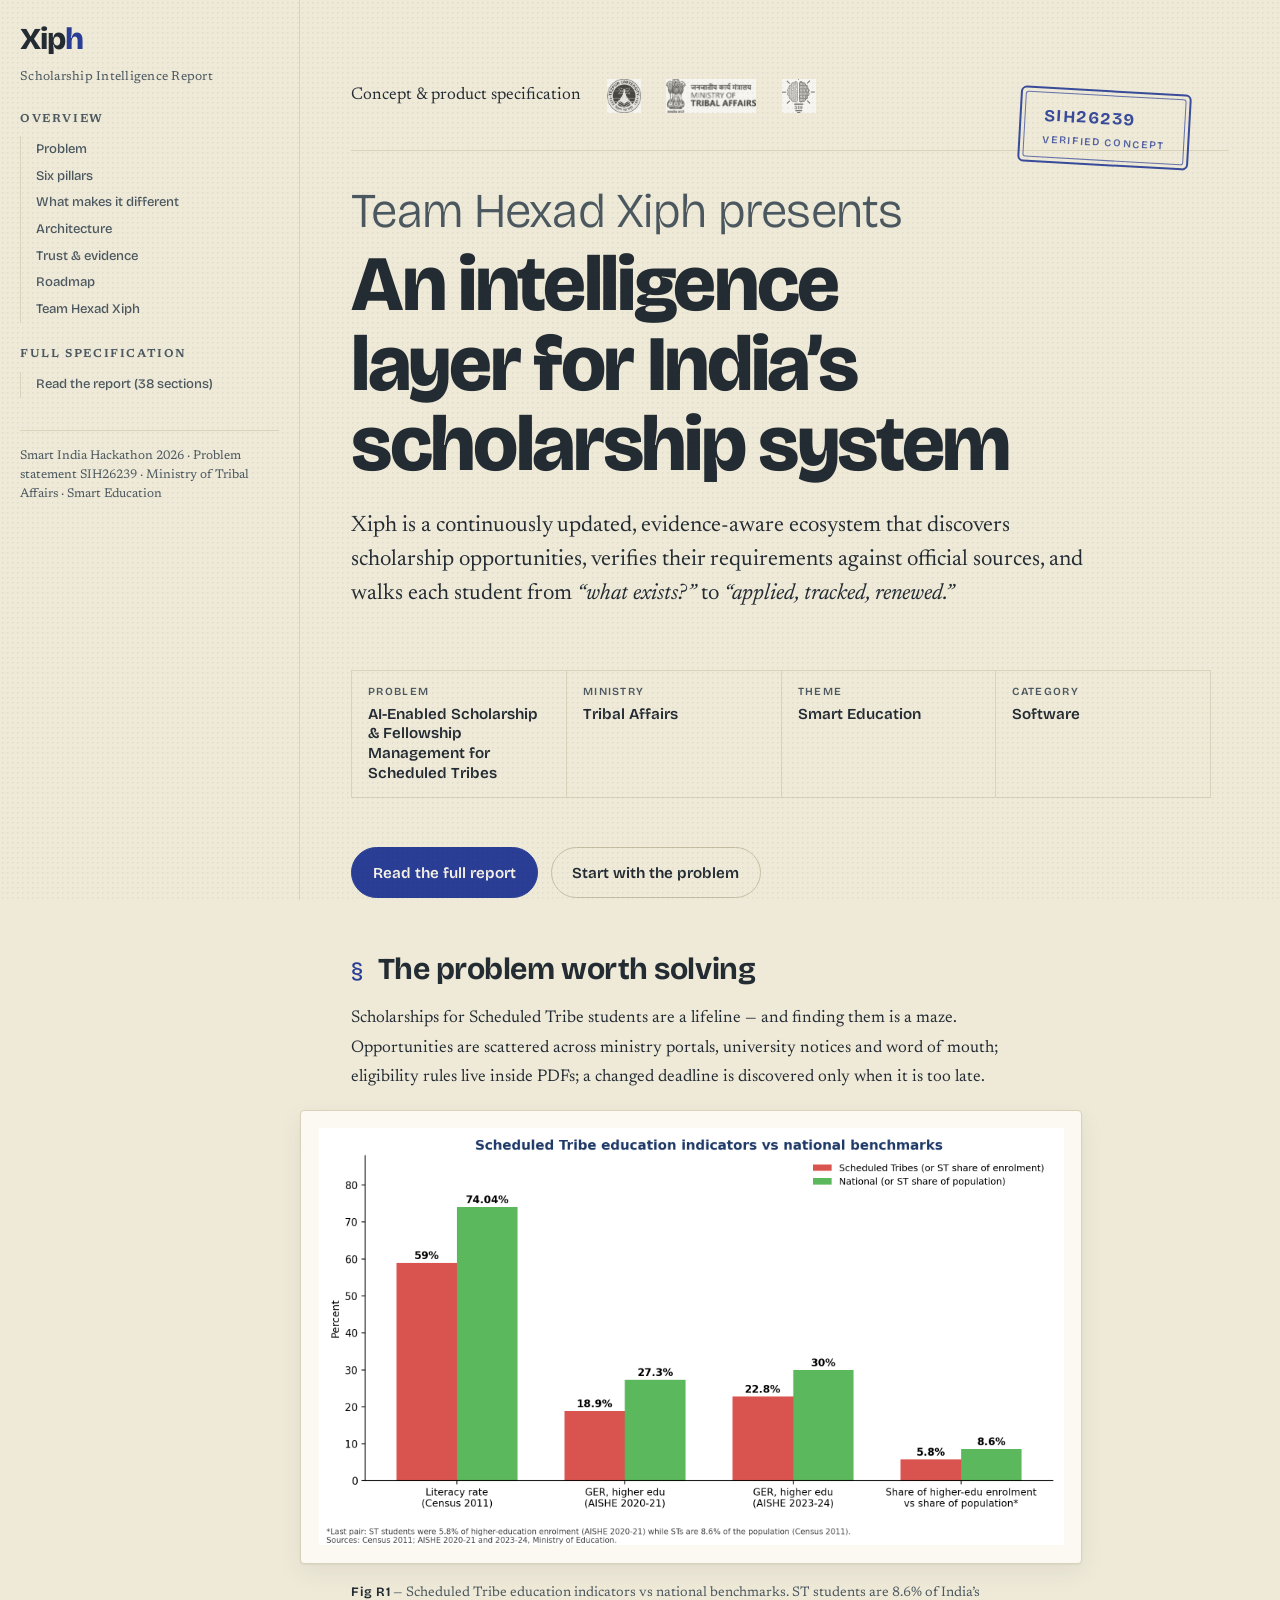
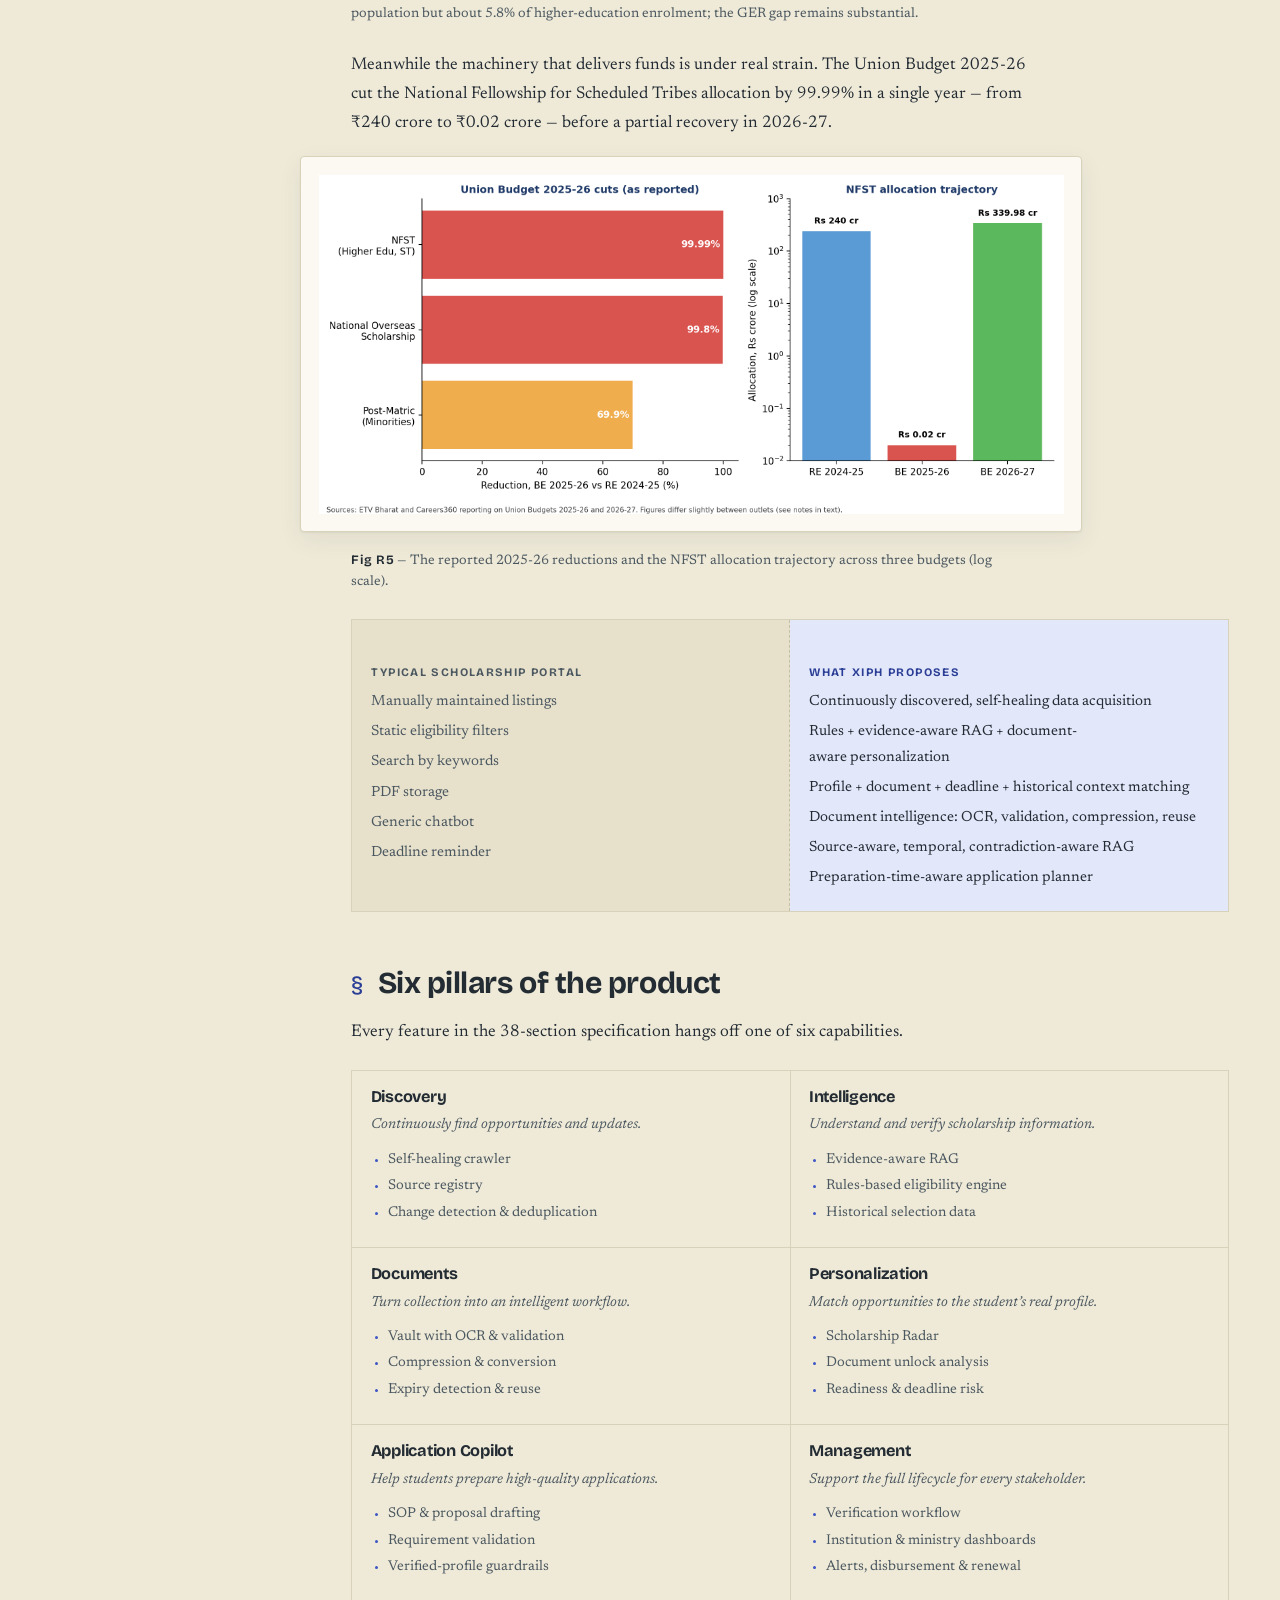
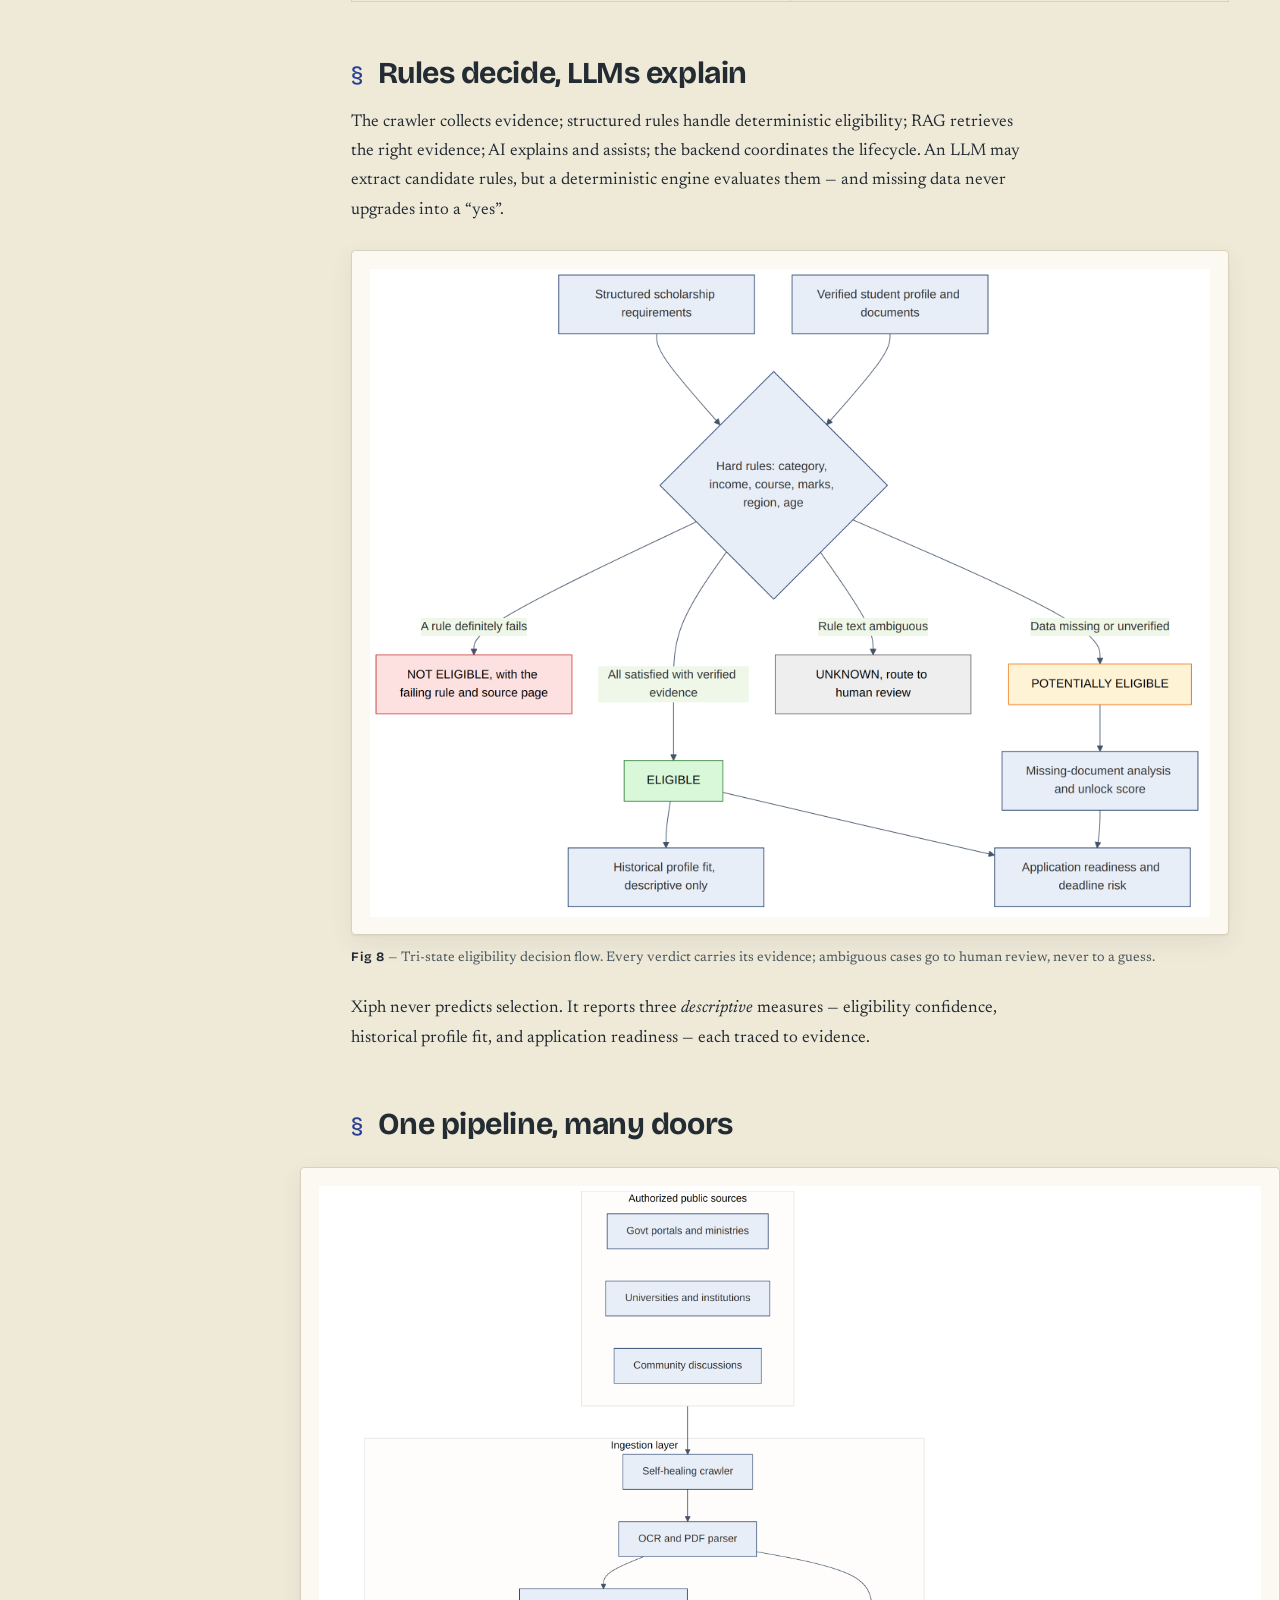
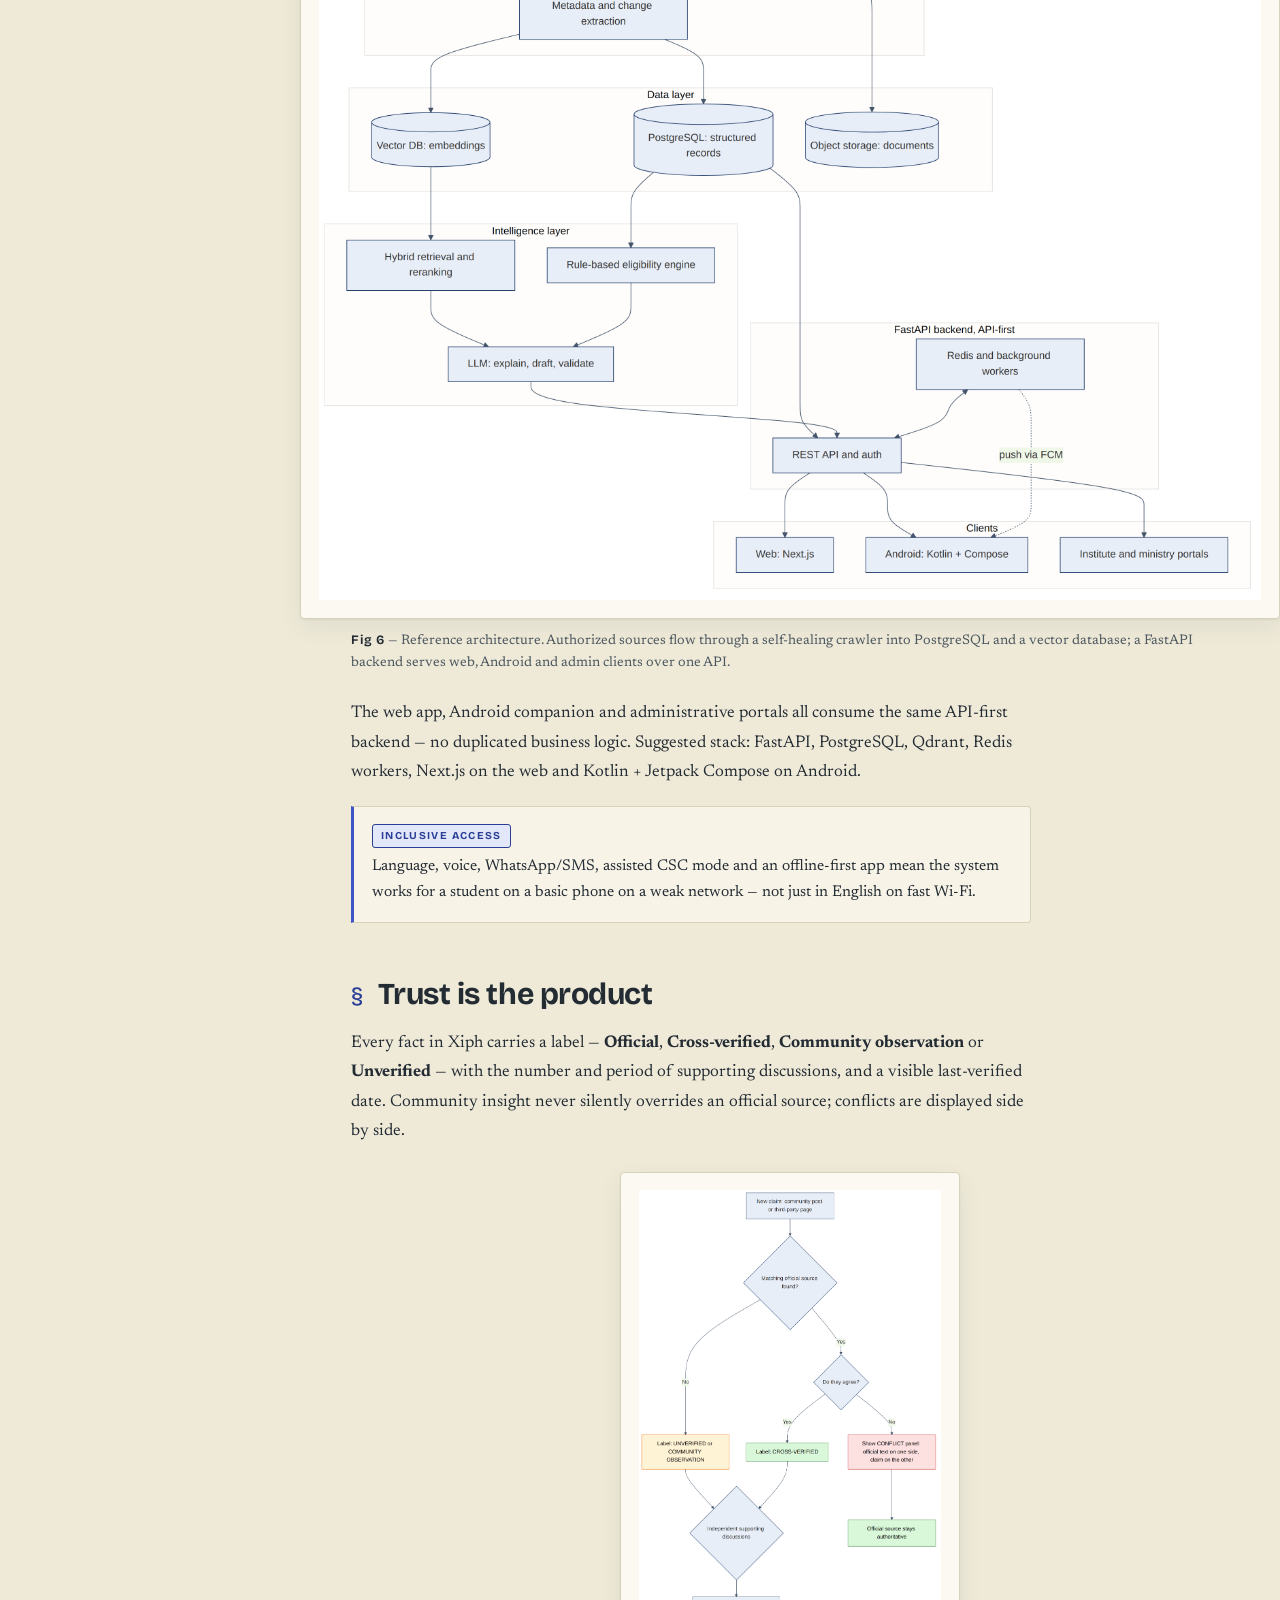
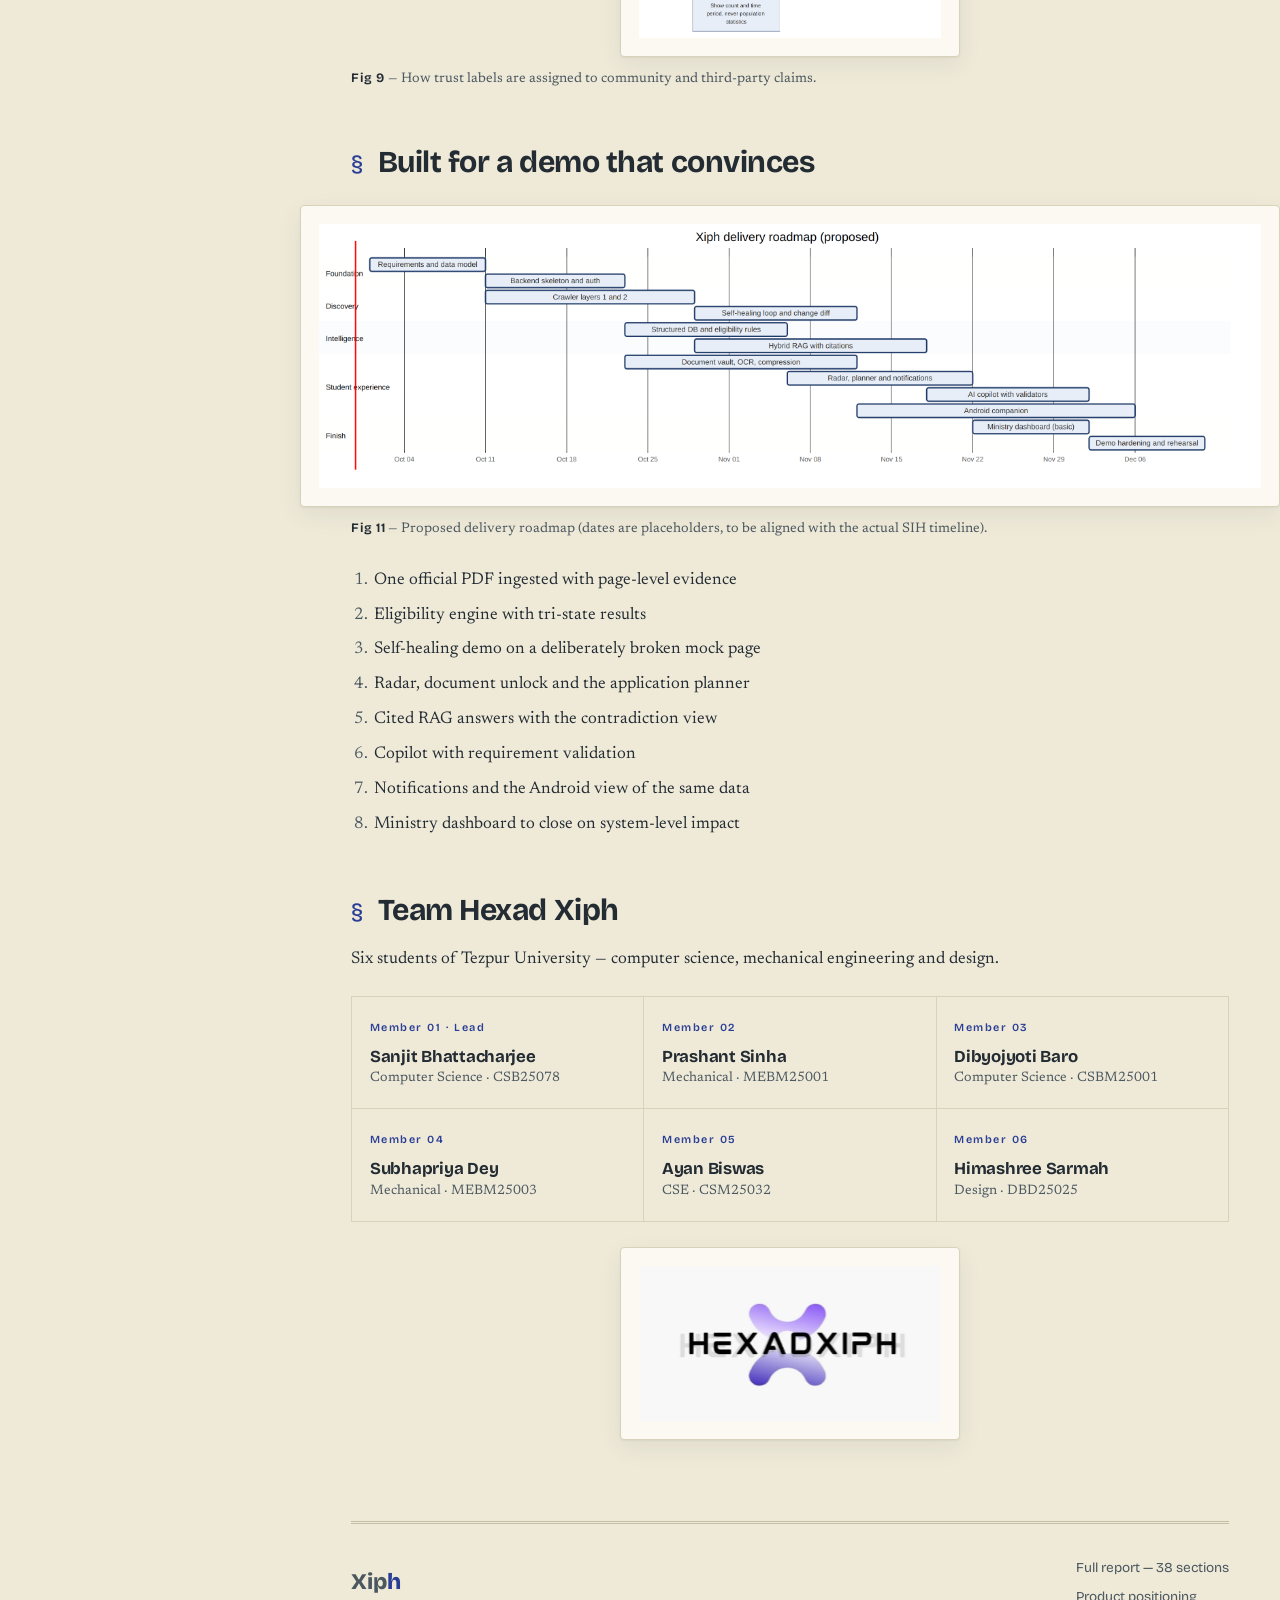
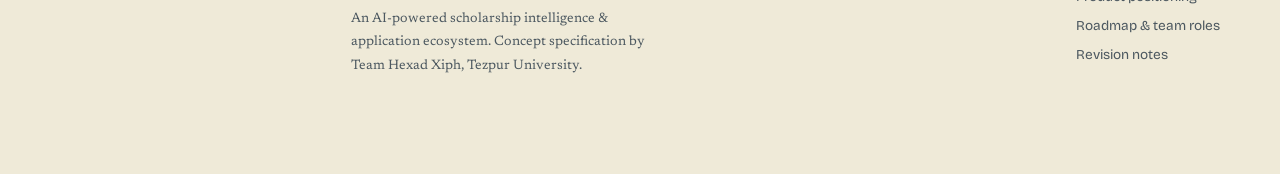
==== site/index.html @ beb98153 "Initial commit: Xiph scholarship intelligence report and GitHub Pages deployment workflow" ====
<!DOCTYPE html>
<html lang="en">
<head>
  <meta charset="utf-8">
  <meta name="viewport" content="width=device-width, initial-scale=1">
  <title>Xiph — AI-Powered Scholarship Intelligence &amp; Application Ecosystem</title>
  <meta name="description" content="Team Hexad Xiph’s concept specification for an AI-powered scholarship and fellowship management system for Scheduled Tribe students. Smart India Hackathon 2026, problem statement SIH26239.">
  <meta name="theme-color" content="#EFEAD8" media="(prefers-color-scheme: light)">
  <meta name="theme-color" content="#171C21" media="(prefers-color-scheme: dark)">
  <link rel="preconnect" href="https://fonts.googleapis.com">
  <link rel="preconnect" href="https://fonts.gstatic.com" crossorigin>
  <link rel="stylesheet" href="https://fonts.googleapis.com/css2?family=Bricolage+Grotesque:opsz,wght@12..96,300..800&family=Newsreader:ital,opsz,wght@0,6..72,400..700;1,6..72,400..600&display=swap">
  <link rel="stylesheet" href="style.css">
  <link rel="icon" href="data:image/svg+xml,%3Csvg xmlns='http://www.w3.org/2000/svg' viewBox='0 0 32 32'%3E%3Crect width='32' height='32' rx='6' fill='%23232B33'/%3E%3Ctext x='16' y='22' font-family='Arial Black' font-size='15' font-weight='900' fill='%23EFEAD8' text-anchor='middle'%3EX%3C/text%3E%3C/svg%3E">
</head>
<body>
  <div class="progress" aria-hidden="true"><span id="progress-bar"></span></div>
  <a class="skip" href="#main">Skip to content</a>

  <div class="layout">
    <header class="sidebar" id="sidebar">
      <a class="brand" href="index.html" aria-current="page" translate="no">
        <span class="wordmark">Xip<em>h</em></span>
        <span class="sub">Scholarship Intelligence Report</span>
      </a>
      <nav class="toc" aria-label="Site navigation">
        <p class="toc-h">Overview</p>
        <ol>
          <li><a href="#problem" data-spy>Problem</a></li>
          <li><a href="#pillars" data-spy>Six pillars</a></li>
          <li><a href="#difference" data-spy>What makes it different</a></li>
          <li><a href="#architecture" data-spy>Architecture</a></li>
          <li><a href="#evidence" data-spy>Trust &amp; evidence</a></li>
          <li><a href="#roadmap" data-spy>Roadmap</a></li>
          <li><a href="#team" data-spy>Team Hexad Xiph</a></li>
        </ol>
        <p class="toc-h">Full specification</p>
        <ol>
          <li><a href="report.html">Read the report (38 sections)</a></li>
        </ol>
      </nav>
      <p class="sidebar-foot">Smart India Hackathon 2026 · Problem statement SIH26239 · Ministry of Tribal Affairs · Smart Education</p>
    </header>

    <main id="main" class="content">
      <!-- ==================== HERO ==================== -->
      <section class="hero" aria-label="Introduction">
        <span class="stamp" aria-hidden="true">SIH26239<small>Verified concept</small></span>
        <div class="hero-topbar">
          <p class="caption">Concept &amp; product specification</p>
          <div class="hero-logos">
            <img src="assets/logos/tezpur_university.jpg" alt="Tezpur University" width="187" height="187">
            <img src="assets/logos/ministry_of_tribal_affairs.png" alt="Ministry of Tribal Affairs" width="727" height="275">
            <img src="assets/logos/sih.png" alt="Smart India Hackathon" width="240" height="240">
          </div>
</div>
        <h1>
          <span class="thin">Team Hexad Xiph presents</span>
          An intelligence layer for India’s scholarship system
        </h1>
        <p class="lede">Xiph is a continuously updated, evidence-aware ecosystem that discovers scholarship opportunities, verifies their requirements against official sources, and walks each student from <em>“what exists?”</em> to <em>“applied, tracked, renewed.”</em></p>

        <dl class="hero-meta">
          <div><dt>Problem</dt><dd>AI-Enabled Scholarship &amp; Fellowship Management for Scheduled Tribes</dd></div>
          <div><dt>Ministry</dt><dd>Tribal Affairs</dd></div>
          <div><dt>Theme</dt><dd>Smart Education</dd></div>
          <div><dt>Category</dt><dd>Software</dd></div>
        </dl>

        <div class="hero-actions">
          <a class="btn" href="report.html">Read the full report</a>
          <a class="btn btn--ghost" href="#problem">Start with the problem</a>
        </div>
      </section>

      <!-- ==================== PROBLEM ==================== -->
      <section id="problem" class="sec reveal">
        <h2><span class="no">§</span>The problem worth solving</h2>
        <div class="prose">
          <p>Scholarships for Scheduled Tribe students are a lifeline — and finding them is a maze. Opportunities are scattered across ministry portals, university notices and word of mouth; eligibility rules live inside PDFs; a changed deadline is discovered only when it is too late.</p>
          <figure>
            <div class="plate plate--wide"><img src="assets/img/figR1_st_education_comparison.png" alt="Bar chart comparing Scheduled Tribe education indicators against national benchmarks" width="2000" height="1120" loading="lazy"></div>
            <figcaption><b>Fig R1</b> — Scheduled Tribe education indicators vs national benchmarks. ST students are 8.6% of India’s population but about 5.8% of higher-education enrolment; the GER gap remains substantial.</figcaption>
          </figure>
          <p>Meanwhile the machinery that delivers funds is under real strain. The Union Budget 2025-26 cut the National Fellowship for Scheduled Tribes allocation by 99.99% in a single year — from ₹240&nbsp;crore to ₹0.02&nbsp;crore — before a partial recovery in 2026-27.</p>
          <figure>
            <div class="plate plate--wide"><img src="assets/img/figR5_budget_cuts_and_recovery.png" alt="Charts showing reported 2025-26 budget reductions and the NFST allocation trajectory across three budgets" width="2200" height="1000" loading="lazy"></div>
            <figcaption><b>Fig R5</b> — The reported 2025-26 reductions and the NFST allocation trajectory across three budgets (log scale).</figcaption>
          </figure>
        </div>

        <div class="vs" aria-label="Typical portal versus proposed system">
          <div class="them">
            <h3>Typical scholarship portal</h3>
            <p>Manually maintained listings</p>
            <p>Static eligibility filters</p>
            <p>Search by keywords</p>
            <p>PDF storage</p>
            <p>Generic chatbot</p>
            <p>Deadline reminder</p>
          </div>
          <div class="us">
            <h3>What Xiph proposes</h3>
            <p>Continuously discovered, self-healing data acquisition</p>
            <p>Rules + evidence-aware RAG + document-aware personalization</p>
            <p>Profile + document + deadline + historical context matching</p>
            <p>Document intelligence: OCR, validation, compression, reuse</p>
            <p>Source-aware, temporal, contradiction-aware RAG</p>
            <p>Preparation-time-aware application planner</p>
          </div>
        </div>
      </section>

      <!-- ==================== PILLARS ==================== -->
      <section id="pillars" class="sec reveal">
        <h2><span class="no">§</span>Six pillars of the product</h2>
        <div class="prose"><p>Every feature in the 38-section specification hangs off one of six capabilities.</p></div>
        <div class="pillars">
          <div class="pillar"><h3>Discovery</h3><p class="purpose">Continuously find opportunities and updates.</p><ul><li>Self-healing crawler</li><li>Source registry</li><li>Change detection &amp; deduplication</li></ul></div>
          <div class="pillar"><h3>Intelligence</h3><p class="purpose">Understand and verify scholarship information.</p><ul><li>Evidence-aware RAG</li><li>Rules-based eligibility engine</li><li>Historical selection data</li></ul></div>
          <div class="pillar"><h3>Documents</h3><p class="purpose">Turn collection into an intelligent workflow.</p><ul><li>Vault with OCR &amp; validation</li><li>Compression &amp; conversion</li><li>Expiry detection &amp; reuse</li></ul></div>
          <div class="pillar"><h3>Personalization</h3><p class="purpose">Match opportunities to the student’s real profile.</p><ul><li>Scholarship Radar</li><li>Document unlock analysis</li><li>Readiness &amp; deadline risk</li></ul></div>
          <div class="pillar"><h3>Application Copilot</h3><p class="purpose">Help students prepare high-quality applications.</p><ul><li>SOP &amp; proposal drafting</li><li>Requirement validation</li><li>Verified-profile guardrails</li></ul></div>
          <div class="pillar"><h3>Management</h3><p class="purpose">Support the full lifecycle for every stakeholder.</p><ul><li>Verification workflow</li><li>Institution &amp; ministry dashboards</li><li>Alerts, disbursement &amp; renewal</li></ul></div>
        </div>
      </section>

      <!-- ==================== DIFFERENCE ==================== -->
      <section id="difference" class="sec reveal">
        <h2><span class="no">§</span>Rules decide, LLMs explain</h2>
        <div class="prose">
          <p>The crawler collects evidence; structured rules handle deterministic eligibility; RAG retrieves the right evidence; AI explains and assists; the backend coordinates the lifecycle. An LLM may extract candidate rules, but a deterministic engine evaluates them — and missing data never upgrades into a “yes”.</p>
        </div>
        <figure>
          <div class="plate"><img src="assets/img/fig08_eligibility.png" alt="Flowchart of the tri-state eligibility decision: eligible, not eligible, potentially eligible, or unknown" width="2216" height="1708" loading="lazy"></div>
          <figcaption><b>Fig 8</b> — Tri-state eligibility decision flow. Every verdict carries its evidence; ambiguous cases go to human review, never to a guess.</figcaption>
        </figure>
        <div class="prose">
          <p>Xiph never predicts selection. It reports three <em>descriptive</em> measures — eligibility confidence, historical profile fit, and application readiness — each traced to evidence.</p>
        </div>
      </section>

      <!-- ==================== ARCHITECTURE ==================== -->
      <section id="architecture" class="sec reveal">
        <h2><span class="no">§</span>One pipeline, many doors</h2>
        <figure>
          <div class="plate plate--wide"><img src="assets/img/fig06_architecture.png" alt="Reference architecture diagram from public sources through ingestion, data, intelligence and API layers to web, Android and admin clients" width="2768" height="2978" loading="lazy"></div>
          <figcaption><b>Fig 6</b> — Reference architecture. Authorized sources flow through a self-healing crawler into PostgreSQL and a vector database; a FastAPI backend serves web, Android and admin clients over one API.</figcaption>
        </figure>
        <div class="prose">
          <p>The web app, Android companion and administrative portals all consume the same API-first backend — no duplicated business logic. Suggested stack: FastAPI, PostgreSQL, Qdrant, Redis workers, Next.js on the web and Kotlin + Jetpack Compose on Android.</p>
          <div class="callout callout--added">
            <span class="tag">Inclusive access</span>
            <p>Language, voice, WhatsApp/SMS, assisted CSC mode and an offline-first app mean the system works for a student on a basic phone on a weak network — not just in English on fast Wi-Fi.</p>
          </div>
        </div>
      </section>

      <!-- ==================== EVIDENCE ==================== -->
      <section id="evidence" class="sec reveal">
        <h2><span class="no">§</span>Trust is the product</h2>
        <div class="prose">
          <p>Every fact in Xiph carries a label — <strong>Official</strong>, <strong>Cross-verified</strong>, <strong>Community observation</strong> or <strong>Unverified</strong> — with the number and period of supporting discussions, and a visible last-verified date. Community insight never silently overrides an official source; conflicts are displayed side by side.</p>
        </div>
        <figure>
          <div class="plate plate--slim"><img src="assets/img/fig09_trust_labels.png" alt="Decision flow showing how trust labels are assigned to community and third-party claims" width="1778" height="2632" loading="lazy"></div>
          <figcaption><b>Fig 9</b> — How trust labels are assigned to community and third-party claims.</figcaption>
        </figure>
      </section>

      <!-- ==================== ROADMAP ==================== -->
      <section id="roadmap" class="sec reveal">
        <h2><span class="no">§</span>Built for a demo that convinces</h2>
        <figure>
          <div class="plate plate--wide"><img src="assets/img/fig11_roadmap.png" alt="Gantt-style delivery roadmap chart" width="2768" height="776" loading="lazy"></div>
          <figcaption><b>Fig 11</b> — Proposed delivery roadmap (dates are placeholders, to be aligned with the actual SIH timeline).</figcaption>
        </figure>
        <div class="prose">
          <ol class="plain">
            <li>One official PDF ingested with page-level evidence</li>
            <li>Eligibility engine with tri-state results</li>
            <li>Self-healing demo on a deliberately broken mock page</li>
            <li>Radar, document unlock and the application planner</li>
            <li>Cited RAG answers with the contradiction view</li>
            <li>Copilot with requirement validation</li>
            <li>Notifications and the Android view of the same data</li>
            <li>Ministry dashboard to close on system-level impact</li>
          </ol>
        </div>
      </section>

      <!-- ==================== TEAM ==================== -->
      <section id="team" class="sec reveal">
        <h2><span class="no">§</span>Team Hexad Xiph</h2>
        <div class="prose"><p>Six students of Tezpur University — computer science, mechanical engineering and design.</p></div>
        <div class="team-grid">
          <div class="member"><span class="role-no">Member 01 · Lead</span><h3>Sanjit Bhattacharjee</h3><p>Computer Science · CSB25078</p></div>
          <div class="member"><span class="role-no">Member 02</span><h3>Prashant Sinha</h3><p>Mechanical · MEBM25001</p></div>
          <div class="member"><span class="role-no">Member 03</span><h3>Dibyojyoti Baro</h3><p>Computer Science · CSBM25001</p></div>
          <div class="member"><span class="role-no">Member 04</span><h3>Subhapriya Dey</h3><p>Mechanical · MEBM25003</p></div>
          <div class="member"><span class="role-no">Member 05</span><h3>Ayan Biswas</h3><p>CSE · CSM25032</p></div>
          <div class="member"><span class="role-no">Member 06</span><h3>Himashree Sarmah</h3><p>Design · DBD25025</p></div>
        </div>
        <figure>
          <div class="plate plate--slim"><img src="assets/logos/hexad_xiph.jpg" alt="Hexad Xiph team logo" width="605" height="312" loading="lazy"></div>
        </figure>
      </section>

      <footer class="footer">
        <div>
          <p class="foot-brand" translate="no">Xip<em>h</em></p>
          <p>An AI-powered scholarship intelligence &amp; application ecosystem. Concept specification by Team Hexad Xiph, Tezpur University.</p>
        </div>
        <nav aria-label="Footer">
          <a href="report.html">Full report — 38 sections</a>
          <a href="report.html#s24">Product positioning</a>
          <a href="report.html#s35">Roadmap &amp; team roles</a>
          <a href="report.html#appendix-c">Revision notes</a>
        </nav>
      </footer>
    </main>
  </div>

  <button class="menu-btn" id="menu-btn" aria-expanded="false" aria-controls="sidebar" hidden>
    <svg viewBox="0 0 24 24" fill="none" stroke="currentColor" stroke-width="2" aria-hidden="true"><path d="M4 7h16M4 12h16M4 17h16"/></svg>
    Contents
  </button>
  <button class="backdrop" id="backdrop" tabindex="-1" aria-hidden="true"></button>

  <script src="app.js"></script>
</body>
</html>
---- site/style.css ----
/* ============================================================
   XIPH — Scholarship Intelligence Report
   Design language: "official paper, digitized"
   Bone paper · blue-black ink · ballpoint violet · office stamps
   Type: Bricolage Grotesque (display) · Newsreader (body)
   ============================================================ */

:root {
  color-scheme: light;

  /* paper */
  --paper: #EFEAD8;
  --paper-2: #F7F3E7;
  --paper-3: #E7E1CC;
  --ink: #232B33;
  --ink-2: #4C5860;
  --rule: #D9D2BB;
  --rule-2: #C6BFA4;
  --plate-bg: #FBF9F1;

  /* inks */
  --ball: #3D55C5;
  --ball-deep: #2A3E96;
  --ball-tint: #E2E7FA;
  --verm: #B23A1A;
  --verm-tint: #F7E3DB;
  --moss: #3F674C;
  --moss-tint: #E2ECDE;
  --amber: #8A6116;
  --amber-tint: #F4E8CE;

  --shadow: 0 1px 2px rgba(35, 43, 51, 0.06), 0 8px 24px rgba(35, 43, 51, 0.07);

  --font-display: "Bricolage Grotesque", "Arial Black", sans-serif;
  --font-body: "Newsreader", Georgia, serif;
  --font-mono: ui-monospace, "SFMono-Regular", "Cascadia Mono", Consolas, Menlo, monospace;

  --measure: 68ch;
  --sidebar-w: 300px;
  --ease: cubic-bezier(0.22, 1, 0.36, 1);
}

@media (prefers-color-scheme: dark) {
  :root {
    color-scheme: dark;
    --paper: #171C21;
    --paper-2: #1E242B;
    --paper-3: #252C34;
    --ink: #E8E5D8;
    --ink-2: #A7AFB7;
    --rule: #2F3840;
    --rule-2: #3D4750;
    --plate-bg: #1B2127;
    --ball: #97A8F6;
    --ball-deep: #BAC5FF;
    --ball-tint: #232B45;
    --verm: #F08466;
    --verm-tint: #3B271F;
    --moss: #8FC5A1;
    --moss-tint: #1E3127;
    --amber: #E3BB6B;
    --amber-tint: #362C1A;
    --shadow: 0 1px 2px rgba(0, 0, 0, 0.4), 0 10px 28px rgba(0, 0, 0, 0.35);
  }
}

/* ---------- reset-ish ---------- */

*,
*::before,
*::after { box-sizing: border-box; }

html {
  scroll-behavior: smooth;
  -webkit-text-size-adjust: 100%;
}

body {
  margin: 0;
  background: var(--paper);
  color: var(--ink);
  font-family: var(--font-body);
  font-size: 1.0625rem;
  line-height: 1.72;
  font-optical-sizing: auto;
  -webkit-font-smoothing: antialiased;
  touch-action: manipulation;
  -webkit-tap-highlight-color: transparent;
  overflow-x: clip;
}

/* paper grain */
body::after {
  content: "";
  position: fixed;
  inset: 0;
  z-index: 200;
  pointer-events: none;
  background-image: radial-gradient(rgba(35, 43, 51, 0.055) 1px, transparent 1px);
  background-size: 5px 5px;
  mix-blend-mode: multiply;
}
@media (prefers-color-scheme: dark) {
  body::after {
    background-image: radial-gradient(rgba(232, 229, 216, 0.035) 1px, transparent 1px);
    mix-blend-mode: screen;
  }
}

img { max-width: 100%; height: auto; display: block; }

h1, h2, h3, h4 {
  font-family: var(--font-display);
  line-height: 1.15;
  text-wrap: balance;
  margin: 0;
  letter-spacing: -0.015em;
}

p { text-wrap: pretty; }

a {
  color: var(--ball-deep);
  text-decoration-color: color-mix(in srgb, var(--ball-deep) 40%, transparent);
  text-underline-offset: 3px;
  text-decoration-thickness: 1px;
}
a:hover { text-decoration-color: currentColor; }

::selection { background: color-mix(in srgb, var(--ball) 28%, transparent); }

:focus-visible {
  outline: 2px solid var(--ball);
  outline-offset: 3px;
  border-radius: 2px;
}

/* ---------- reading progress ---------- */

.progress {
  position: fixed;
  top: 0; left: 0; right: 0;
  height: 3px;
  z-index: 120;
  background: transparent;
}
.progress span {
  display: block;
  height: 100%;
  background: linear-gradient(90deg, var(--ball-deep), var(--ball));
  transform: scaleX(0);
  transform-origin: 0 50%;
  will-change: transform;
}

/* ---------- layout ---------- */

.layout {
  display: grid;
  grid-template-columns: var(--sidebar-w) minmax(0, 1fr);
  max-width: 1560px;
  margin: 0 auto;
}

/* ---------- sidebar / toc ---------- */

.sidebar {
  position: sticky;
  top: 0;
  height: 100dvh;
  overflow-y: auto;
  overscroll-behavior: contain;
  padding: 1.5rem 1.25rem 2rem;
  border-right: 1px solid var(--rule);
  scrollbar-width: thin;
}

.brand {
  display: block;
  text-decoration: none;
  color: var(--ink);
  margin-bottom: 1.4rem;
}
.brand .wordmark {
  font-family: var(--font-display);
  font-weight: 800;
  font-size: 1.9rem;
  letter-spacing: -0.03em;
  line-height: 1;
}
.brand .wordmark em {
  font-style: normal;
  color: var(--ball-deep);
}
.brand .sub {
  display: block;
  margin-top: 0.35rem;
  font-size: 0.8rem;
  color: var(--ink-2);
  letter-spacing: 0.02em;
}

.toc .toc-h {
  font-size: 0.72rem;
  font-weight: 600;
  text-transform: uppercase;
  letter-spacing: 0.14em;
  color: var(--ink-2);
  margin: 1.4rem 0 0.4rem;
}
.toc .toc-h a {
  color: inherit;
  text-decoration: none;
}
.toc .toc-h a:hover { color: var(--ink); text-decoration: underline; }
.toc ol {
  list-style: none;
  margin: 0;
  padding: 0;
  border-left: 1px solid var(--rule);
}
.toc li { margin: 0; }
.toc a {
  display: block;
  padding: 0.28rem 0 0.28rem 0.85rem;
  margin-left: -1px;
  border-left: 2px solid transparent;
  color: var(--ink-2);
  text-decoration: none;
  font-family: var(--font-display);
  font-size: 0.82rem;
  font-weight: 500;
  line-height: 1.35;
  transition: color 160ms var(--ease), border-color 160ms var(--ease), background 160ms var(--ease);
}
.toc a:hover { color: var(--ink); border-left-color: var(--rule-2); }
.toc a.active {
  color: var(--ball-deep);
  border-left-color: var(--ball);
  background: linear-gradient(90deg, var(--ball-tint), transparent 78%);
}
.toc .num {
  display: inline-block;
  min-width: 1.7em;
  font-variant-numeric: tabular-nums;
  color: var(--ink-2);
  font-weight: 400;
}
.toc a.active .num { color: var(--ball-deep); }

.sidebar-foot {
  margin-top: 2rem;
  padding-top: 1rem;
  border-top: 1px solid var(--rule);
  font-size: 0.78rem;
  color: var(--ink-2);
  line-height: 1.5;
}

/* mobile menu button */
.menu-btn {
  display: none;
  position: fixed;
  z-index: 130;
  right: 1rem;
  bottom: calc(1rem + env(safe-area-inset-bottom, 0px));
  align-items: center;
  gap: 0.5rem;
  padding: 0.7rem 1.05rem;
  border: 1px solid var(--rule-2);
  border-radius: 999px;
  background: var(--paper-2);
  color: var(--ink);
  font-family: var(--font-display);
  font-size: 0.85rem;
  font-weight: 600;
  box-shadow: var(--shadow);
  cursor: pointer;
  touch-action: manipulation;
}
.menu-btn svg { width: 1em; height: 1em; }

.backdrop {
  display: none;
  position: fixed;
  inset: 0;
  z-index: 125;
  background: rgba(20, 24, 28, 0.45);
  border: 0;
  padding: 0;
}

/* ---------- main ---------- */

.content {
  padding: 0 clamp(1.25rem, 4vw, 4.5rem) 6rem;
  min-width: 0;
}

.prose {
  max-width: var(--measure);
}
.prose > * + * { margin-top: 1.1rem; }
.prose h2 + *, .prose h3 + *, .prose h4 + *, .prose .plate + *, .prose figure + * { margin-top: 1.1rem; }

/* ---------- hero ---------- */

.hero {
  min-height: 92svh;
  display: flex;
  flex-direction: column;
  justify-content: center;
  padding-top: 4rem;
  position: relative;
}
.hero-topbar {
  display: flex;
  flex-wrap: wrap;
  align-items: center;
  gap: 1rem 1.6rem;
  padding-bottom: 1.4rem;
  margin-bottom: clamp(1.5rem, 4vh, 3rem);
  border-bottom: 1px solid var(--rule);
}
.hero-logos {
  display: flex;
  align-items: center;
  gap: 1.6rem;
  margin-right: auto;
}
.hero-logos img {
  height: 34px;
  width: auto;
  filter: grayscale(1) contrast(0.95);
  opacity: 0.75;
}
.hero-logos img:hover { filter: none; opacity: 1; }
.hero-logos .caption {
  font-size: 0.72rem;
  color: var(--ink-2);
  letter-spacing: 0.05em;
}

.hero h1 {
  font-size: clamp(2.5rem, 6.4vw, 4.9rem);
  font-weight: 800;
  letter-spacing: -0.03em;
  line-height: 1.02;
}
.hero h1 .thin {
  display: block;
  font-weight: 300;
  font-size: 0.62em;
  letter-spacing: -0.015em;
  color: var(--ink-2);
  margin-bottom: 0.18em;
}
.hero .lede {
  margin-top: 1.6rem;
  font-size: clamp(1.15rem, 2vw, 1.4rem);
  line-height: 1.5;
  max-width: 34em;
  color: var(--ink);
}
.hero .lede em { font-style: italic; }

.hero-meta {
  margin-top: clamp(1.8rem, 4vh, 3rem);
  display: grid;
  grid-template-columns: repeat(auto-fit, minmax(150px, 1fr));
  gap: 1px;
  background: var(--rule);
  border: 1px solid var(--rule);
  max-width: 860px;
}
.hero-meta > div {
  background: var(--paper);
  padding: 0.75rem 1rem 0.85rem;
}
.hero-meta dt {
  font-family: var(--font-display);
  font-size: 0.68rem;
  font-weight: 600;
  text-transform: uppercase;
  letter-spacing: 0.12em;
  color: var(--ink-2);
  margin: 0 0 0.2rem;
}
.hero-meta dd {
  margin: 0;
  font-family: var(--font-display);
  font-weight: 600;
  font-size: 0.95rem;
  line-height: 1.3;
}
.hero-meta dd small {
  display: block;
  font-weight: 400;
  color: var(--ink-2);
  font-size: 0.78rem;
}

.hero-actions {
  margin-top: 2rem;
  display: flex;
  flex-wrap: wrap;
  gap: 0.8rem;
  align-items: center;
}

.btn {
  display: inline-flex;
  align-items: center;
  gap: 0.5rem;
  padding: 0.72rem 1.3rem;
  border-radius: 999px;
  border: 1px solid var(--ball-deep);
  background: var(--ball-deep);
  color: var(--paper-2);
  font-family: var(--font-display);
  font-weight: 600;
  font-size: 0.95rem;
  text-decoration: none;
  cursor: pointer;
  transition: transform 160ms var(--ease), background 160ms var(--ease), color 160ms var(--ease);
}
.btn:hover { background: transparent; color: var(--ball-deep); }
.btn--ghost {
  background: transparent;
  color: var(--ink);
  border-color: var(--rule-2);
}
.btn--ghost:hover { border-color: var(--ink); color: var(--ink); background: var(--paper-2); }

/* ---------- stamp ---------- */

.stamp {
  display: inline-block;
  position: relative;
  padding: 0.55rem 1.1rem;
  border: 2.5px solid var(--ball-deep);
  border-radius: 6px;
  color: var(--ball-deep);
  font-family: var(--font-display);
  font-weight: 700;
  font-size: 0.95rem;
  letter-spacing: 0.09em;
  text-transform: uppercase;
  transform: rotate(-2.4deg);
  opacity: 0.92;
  user-select: none;
}
.stamp::before {
  content: "";
  position: absolute;
  inset: 3px;
  border: 1px solid var(--ball-deep);
  border-radius: 3px;
  opacity: 0.75;
}
.stamp small {
  display: block;
  font-size: 0.62em;
  font-weight: 600;
  letter-spacing: 0.16em;
  opacity: 0.85;
}
.stamp--vermilion { border-color: var(--verm); color: var(--verm); }
.stamp--vermilion::before { border-color: var(--verm); }

/* hero stamp sits top-right, larger */
.hero .stamp {
  position: absolute;
  top: clamp(5.5rem, 10vh, 7.5rem);
  right: clamp(0rem, 3vw, 3rem);
  font-size: 1.05rem;
  padding: 0.8rem 1.4rem;
  transform: rotate(3.2deg);
}
@media (max-width: 720px) {
  .hero .stamp { position: static; margin-bottom: 1.6rem; }
}

/* ---------- section scaffolding ---------- */

section { scroll-margin-top: 4.5rem; }

.part-header {
  margin-top: clamp(4rem, 9vh, 6.5rem);
  padding-top: 2.2rem;
  border-top: 3px double var(--rule-2);
  scroll-margin-top: 4.5rem;
}
.part-header .kicker {
  font-family: var(--font-display);
  font-size: 0.78rem;
  font-weight: 600;
  letter-spacing: 0.16em;
  text-transform: uppercase;
  color: var(--verm);
  margin: 0 0 0.7rem;
}
.part-header h2 {
  font-size: clamp(1.9rem, 4vw, 3rem);
  font-weight: 750;
}

.sec {
  margin-top: clamp(2.6rem, 6vh, 4rem);
}
.sec > h2,
.sec-head {
  display: flex;
  align-items: baseline;
  gap: 0.9rem;
  font-size: clamp(1.45rem, 2.6vw, 1.9rem);
  font-weight: 700;
}
.sec > h2 .no,
.sec-head .no {
  font-variant-numeric: tabular-nums;
  font-size: 0.72em;
  font-weight: 500;
  color: var(--ball-deep);
  letter-spacing: 0;
  flex: none;
  transform: translateY(-0.08em);
}
.sec h3 {
  margin-top: 1.9rem;
  font-size: 1.12rem;
  font-weight: 650;
}
.sec h3 .no { color: var(--ball-deep); margin-right: 0.45rem; font-variant-numeric: tabular-nums; }
.sec h4 {
  margin-top: 1.4rem;
  font-size: 0.98rem;
  font-weight: 650;
}

/* ---------- callouts ---------- */

.callout {
  border: 1px solid var(--rule);
  border-left: 3px solid var(--ink-2);
  background: var(--paper-2);
  padding: 0.85rem 1.1rem 0.95rem;
  margin-top: 1.2rem;
  border-radius: 0 4px 4px 0;
}
.callout .tag {
  display: inline-block;
  font-family: var(--font-display);
  font-size: 0.66rem;
  font-weight: 700;
  letter-spacing: 0.13em;
  text-transform: uppercase;
  margin-bottom: 0.35rem;
  padding: 0.1rem 0.5rem 0.12rem;
  border-radius: 3px;
  border: 1px solid currentColor;
}
.callout p { margin: 0.35rem 0 0; font-size: 0.97rem; }
.callout p:first-of-type { margin-top: 0; }
.callout--note    { border-left-color: var(--ink-2); }
.callout--note .tag { color: var(--ink-2); }
.callout--added   { border-left-color: var(--ball); }
.callout--added .tag { color: var(--ball-deep); background: var(--ball-tint); }
.callout--fixed   { border-left-color: var(--verm); }
.callout--fixed .tag { color: var(--verm); background: var(--verm-tint); }
.callout--example { border-left-color: var(--moss); }
.callout--example .tag { color: var(--moss); background: var(--moss-tint); }
.callout--warn    { border-left-color: var(--amber); }
.callout--warn .tag { color: var(--amber); background: var(--amber-tint); }

/* ---------- tables (ledger) ---------- */

.table-wrap {
  margin-top: 1.2rem;
  overflow-x: auto;
  border: 1px solid var(--rule);
  background: var(--plate-bg);
}
table {
  width: 100%;
  border-collapse: collapse;
  font-size: 0.92rem;
  line-height: 1.5;
}
caption {
  text-align: left;
  font-family: var(--font-display);
  font-size: 0.72rem;
  font-weight: 600;
  letter-spacing: 0.1em;
  text-transform: uppercase;
  color: var(--ink-2);
  padding: 0.7rem 1rem 0.1rem;
}
th, td {
  text-align: left;
  padding: 0.55rem 1rem;
  border-bottom: 1px solid var(--rule);
  vertical-align: top;
}
thead th {
  font-family: var(--font-display);
  font-size: 0.72rem;
  font-weight: 650;
  letter-spacing: 0.09em;
  text-transform: uppercase;
  color: var(--ink-2);
  background: var(--paper-3);
  border-bottom: 2px solid var(--rule-2);
  white-space: nowrap;
}
tbody tr:last-child td { border-bottom: 0; }
tbody tr:hover td { background: color-mix(in srgb, var(--ball-tint) 40%, transparent); }
td.num, th.num { font-variant-numeric: tabular-nums; }
td .pill { white-space: nowrap; }

/* ---------- figures / plates ---------- */

figure {
  margin: 1.6rem 0;
}
.plate {
  background: var(--plate-bg);
  border: 1px solid var(--rule);
  padding: clamp(0.6rem, 1.5vw, 1.1rem);
  box-shadow: var(--shadow);
  border-radius: 4px;
}
.plate img { width: 100%; height: auto; }
.plate--slim { max-width: 340px; margin-inline: auto; }
.plate--wide {
  width: calc(100% + clamp(2.5rem, 8vw, 9rem));
  margin-inline: calc(clamp(1.25rem, 4vw, 4.5rem) * -1);
}
@media (max-width: 760px) {
  .plate--wide { width: 100%; margin-inline: 0; }
}
figcaption {
  margin-top: 0.7rem;
  font-size: 0.86rem;
  color: var(--ink-2);
  line-height: 1.55;
}
figcaption b {
  font-family: var(--font-display);
  font-weight: 650;
  color: var(--ink);
  font-size: 0.8rem;
  letter-spacing: 0.04em;
}
figcaption .fx { color: var(--verm); }
figcaption .fx--new { color: var(--ball-deep); }

/* ---------- code ---------- */

.code {
  position: relative;
  margin-top: 1.2rem;
  border: 1px solid var(--rule);
  background: var(--plate-bg);
  border-radius: 4px;
}
.code pre {
  margin: 0;
  padding: 1rem 1.1rem;
  overflow-x: auto;
  font-family: var(--font-mono);
  font-size: 0.82rem;
  line-height: 1.6;
  tab-size: 2;
}
.code--mono pre {
  font-family: var(--font-body);
  font-size: 0.98rem;
  white-space: pre-wrap;
  overflow-x: visible;
}
.code .copy {
  position: absolute;
  top: 0.5rem;
  right: 0.5rem;
  padding: 0.28rem 0.7rem;
  font-family: var(--font-display);
  font-size: 0.7rem;
  font-weight: 600;
  letter-spacing: 0.06em;
  color: var(--ink-2);
  background: var(--paper-2);
  border: 1px solid var(--rule);
  border-radius: 4px;
  cursor: pointer;
  transition: color 140ms var(--ease), border-color 140ms var(--ease);
}
.code .copy:hover { color: var(--ink); border-color: var(--rule-2); }
.code .copy[data-copied="true"] { color: var(--moss); border-color: var(--moss); }
.code .lang {
  display: block;
  padding: 0.45rem 1.1rem 0;
  font-family: var(--font-display);
  font-size: 0.66rem;
  font-weight: 600;
  letter-spacing: 0.12em;
  text-transform: uppercase;
  color: var(--ink-2);
}

/* ---------- misc content ---------- */

ul.plain, ol.plain { margin: 1.1rem 0 0; padding-left: 1.3rem; }
ul.plain li, ol.plain li { margin: 0.35rem 0; padding-left: 0.15rem; }
ul.plain li::marker { color: var(--ball-deep); }
ol.plain li::marker { color: var(--ink-2); font-variant-numeric: tabular-nums; }

.q-list { counter-reset: q; margin-top: 1.3rem; padding: 0; list-style: none; }
.q-list li {
  counter-increment: q;
  position: relative;
  padding: 0.8rem 0 0.8rem 3rem;
  border-top: 1px solid var(--rule);
  font-size: 1.05rem;
}
.q-list li:last-child { border-bottom: 1px solid var(--rule); }
.q-list li::before {
  content: counter(q);
  position: absolute;
  left: 0.15rem;
  top: 0.75rem;
  font-family: var(--font-display);
  font-weight: 300;
  font-size: 1.6rem;
  color: var(--ball-deep);
  font-variant-numeric: tabular-nums;
}

.pillars {
  margin-top: 1.4rem;
  display: grid;
  grid-template-columns: repeat(auto-fit, minmax(min(300px, 100%), 1fr));
  gap: 1px;
  background: var(--rule);
  border: 1px solid var(--rule);
}
.pillar {
  background: var(--paper);
  padding: 1.1rem 1.15rem 1.2rem;
}
.pillar h3 { margin: 0 0 0.4rem; font-size: 1.02rem; font-weight: 700; }
.pillar .purpose { color: var(--ink-2); font-size: 0.9rem; margin: 0; font-style: italic; }
.pillar ul { margin: 0.6rem 0 0; padding-left: 1.1rem; font-size: 0.88rem; color: var(--ink-2); }
.pillar li { margin: 0.15rem 0; }
.pillar li::marker { color: var(--ball); }

.vs {
  margin-top: 1.2rem;
  display: grid;
  grid-template-columns: 1fr 1fr;
  gap: 0;
  border: 1px solid var(--rule);
}
.vs > div { padding: 1rem 1.2rem; }
.vs .them { background: var(--paper-3); color: var(--ink-2); border-right: 1px dashed var(--rule-2); }
.vs .us { background: var(--ball-tint); }
.vs h3 {
  font-size: 0.72rem;
  font-weight: 700;
  letter-spacing: 0.12em;
  text-transform: uppercase;
  margin-bottom: 0.6rem;
}
.vs .them h3 { color: var(--ink-2); }
.vs .us h3 { color: var(--ball-deep); }
.vs p { margin: 0.3rem 0; font-size: 0.92rem; }
@media (max-width: 680px) { .vs { grid-template-columns: 1fr; } .vs .them { border-right: 0; border-bottom: 1px dashed var(--rule-2); } }

dl.facts { margin: 1.2rem 0 0; }
dl.facts div { display: flex; gap: 1rem; padding: 0.55rem 0; border-top: 1px solid var(--rule); }
dl.facts dt {
  flex: 0 0 11em;
  font-family: var(--font-display);
  font-size: 0.78rem;
  font-weight: 600;
  letter-spacing: 0.06em;
  text-transform: uppercase;
  color: var(--ink-2);
  padding-top: 0.15em;
}
dl.facts dd { margin: 0; min-width: 0; }

.formula {
  font-family: var(--font-mono);
  font-size: 0.85rem;
  background: var(--paper-3);
  border: 1px dashed var(--rule-2);
  padding: 0.8rem 1rem;
  margin-top: 1rem;
  overflow-x: auto;
  white-space: pre;
}

kbd, code {
  font-family: var(--font-mono);
  font-size: 0.85em;
  background: var(--paper-3);
  border: 1px solid var(--rule);
  border-radius: 4px;
  padding: 0.08em 0.35em;
}

hr.sep {
  border: 0;
  border-top: 3px double var(--rule-2);
  margin: clamp(3rem, 7vh, 5rem) 0 0;
}

/* ---------- team & footer ---------- */

.team-grid {
  margin-top: 1.4rem;
  display: grid;
  grid-template-columns: repeat(auto-fit, minmax(min(280px, 100%), 1fr));
  gap: 1px;
  background: var(--rule);
  border: 1px solid var(--rule);
}
.member { background: var(--paper); padding: 1rem 1.1rem 1.1rem; }
.member .role-no {
  font-family: var(--font-display);
  font-size: 0.68rem;
  font-weight: 600;
  letter-spacing: 0.14em;
  color: var(--ball-deep);
}
.member h3 { margin: 0.25rem 0 0.1rem; font-size: 1.05rem; font-weight: 700; }
.member p { margin: 0.1rem 0 0; font-size: 0.85rem; color: var(--ink-2); }
.member img {
  width: 100%;
  max-width: 300px;
  border: 1px solid var(--rule);
  margin-top: 0.8rem;
}

.footer {
  margin-top: clamp(4rem, 9vh, 6rem);
  border-top: 3px double var(--rule-2);
  padding-top: 2rem;
  display: flex;
  flex-wrap: wrap;
  gap: 1.5rem 3rem;
  align-items: flex-start;
  justify-content: space-between;
}
.footer .foot-brand { font-family: var(--font-display); font-weight: 800; font-size: 1.4rem; }
.footer .foot-brand em { font-style: normal; color: var(--ball-deep); }
.footer p { margin: 0.4rem 0 0; font-size: 0.85rem; color: var(--ink-2); max-width: 38ch; }
.footer nav { display: flex; flex-direction: column; gap: 0.35rem; }
.footer nav a {
  font-family: var(--font-display);
  font-size: 0.85rem;
  text-decoration: none;
  color: var(--ink-2);
}
.footer nav a:hover { color: var(--ink); text-decoration: underline; }

/* ---------- reveal motion ---------- */

.visually-hidden {
  position: absolute;
  width: 1px;
  height: 1px;
  margin: -1px;
  padding: 0;
  overflow: hidden;
  clip: rect(0 0 0 0);
  white-space: nowrap;
  border: 0;
}

/* skip link */
.skip {
  position: fixed;
  top: -100%;
  left: 1rem;
  z-index: 300;
  padding: 0.7rem 1.1rem;
  background: var(--ball-deep);
  color: var(--paper-2);
  font-family: var(--font-display);
  font-weight: 600;
  font-size: 0.9rem;
  border-radius: 0 0 6px 6px;
  text-decoration: none;
  transition: top 200ms var(--ease);
}
.skip:focus-visible { top: 0; }

.report-hero .hero-meta { max-width: none; }

.pill {
  display: inline-block;
  font-family: var(--font-display);
  font-size: 0.78rem;
  font-weight: 700;
  padding: 0.1rem 0.55rem 0.14rem;
  border-radius: 999px;
  border: 1px solid var(--rule-2);
  color: var(--ink-2);
}
.pill--crit {
  color: var(--verm);
  border-color: currentColor;
  background: var(--verm-tint);
}

.chain {
  font-family: var(--font-display);
  font-size: 0.92rem;
  line-height: 1.7;
  letter-spacing: 0.01em;
  border-inline: 1px solid var(--rule);
  padding: 0.7rem 1rem;
  background: var(--paper-2);
}

dl.faq { margin: 1.3rem 0 0; }
.faq dt {
  font-family: var(--font-display);
  font-weight: 700;
  font-size: 1.02rem;
  margin-top: 1.2rem;
}
.faq dt::before {
  content: "Q. ";
  color: var(--ball-deep);
  font-weight: 600;
}
.faq dd { margin: 0.3rem 0 0; padding-left: 2.1em; border-left: 2px solid var(--rule); }
.faq dd p { margin: 0; }

.stamp-line { margin-top: 2.2rem; text-align: right; }

.reveal { opacity: 0; transform: translateY(14px); }
.reveal.in {
  opacity: 1;
  transform: none;
  transition: opacity 640ms var(--ease), transform 640ms var(--ease);
}
@media (prefers-reduced-motion: reduce) {
  html { scroll-behavior: auto; }
  .reveal { opacity: 1; transform: none; }
  .reveal.in { transition: none; }
  *, *::before, *::after { transition-duration: 0.01ms !important; animation-duration: 0.01ms !important; }
}

/* ---------- responsive ---------- */

@media (max-width: 1023px) {
  .layout { grid-template-columns: 1fr; }
  .menu-btn { display: inline-flex; }
  .sidebar {
    position: fixed;
    z-index: 130;
    inset: 0 auto 0 0;
    width: min(340px, 86vw);
    background: var(--paper);
    transform: translateX(-102%);
    transition: transform 280ms var(--ease);
    box-shadow: var(--shadow);
  }
  .sidebar.open { transform: none; }
  .backdrop.show { display: block; }
  body.drawer-open { overflow: hidden; }
  .content { padding-top: 1.5rem; }
  .hero { min-height: auto; padding-top: 5.5rem; }
}

@media print {
  .sidebar, .menu-btn, .progress, .code .copy, .hero-actions, .backdrop { display: none !important; }
  body::after { display: none; }
  .layout { grid-template-columns: 1fr; }
  .content { padding: 0; }
  .hero { min-height: auto; }
  .reveal { opacity: 1; transform: none; }
}
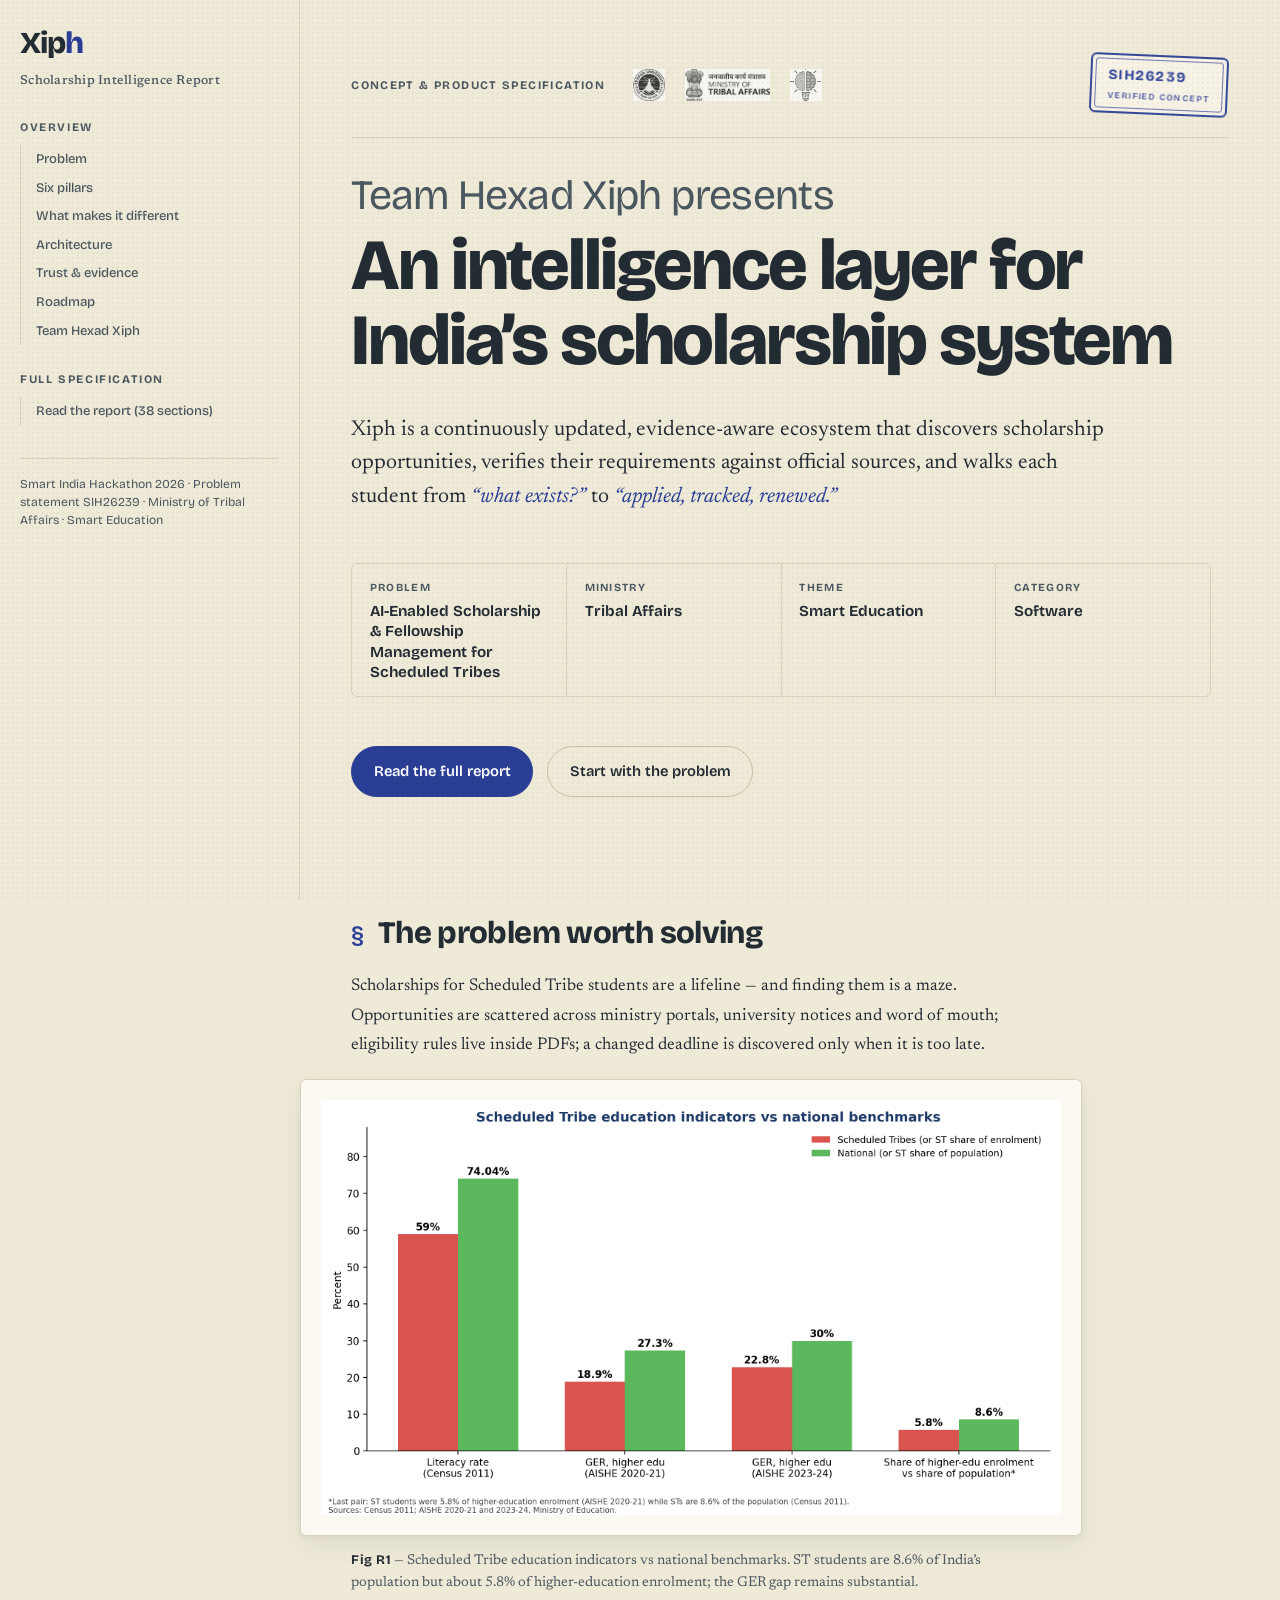
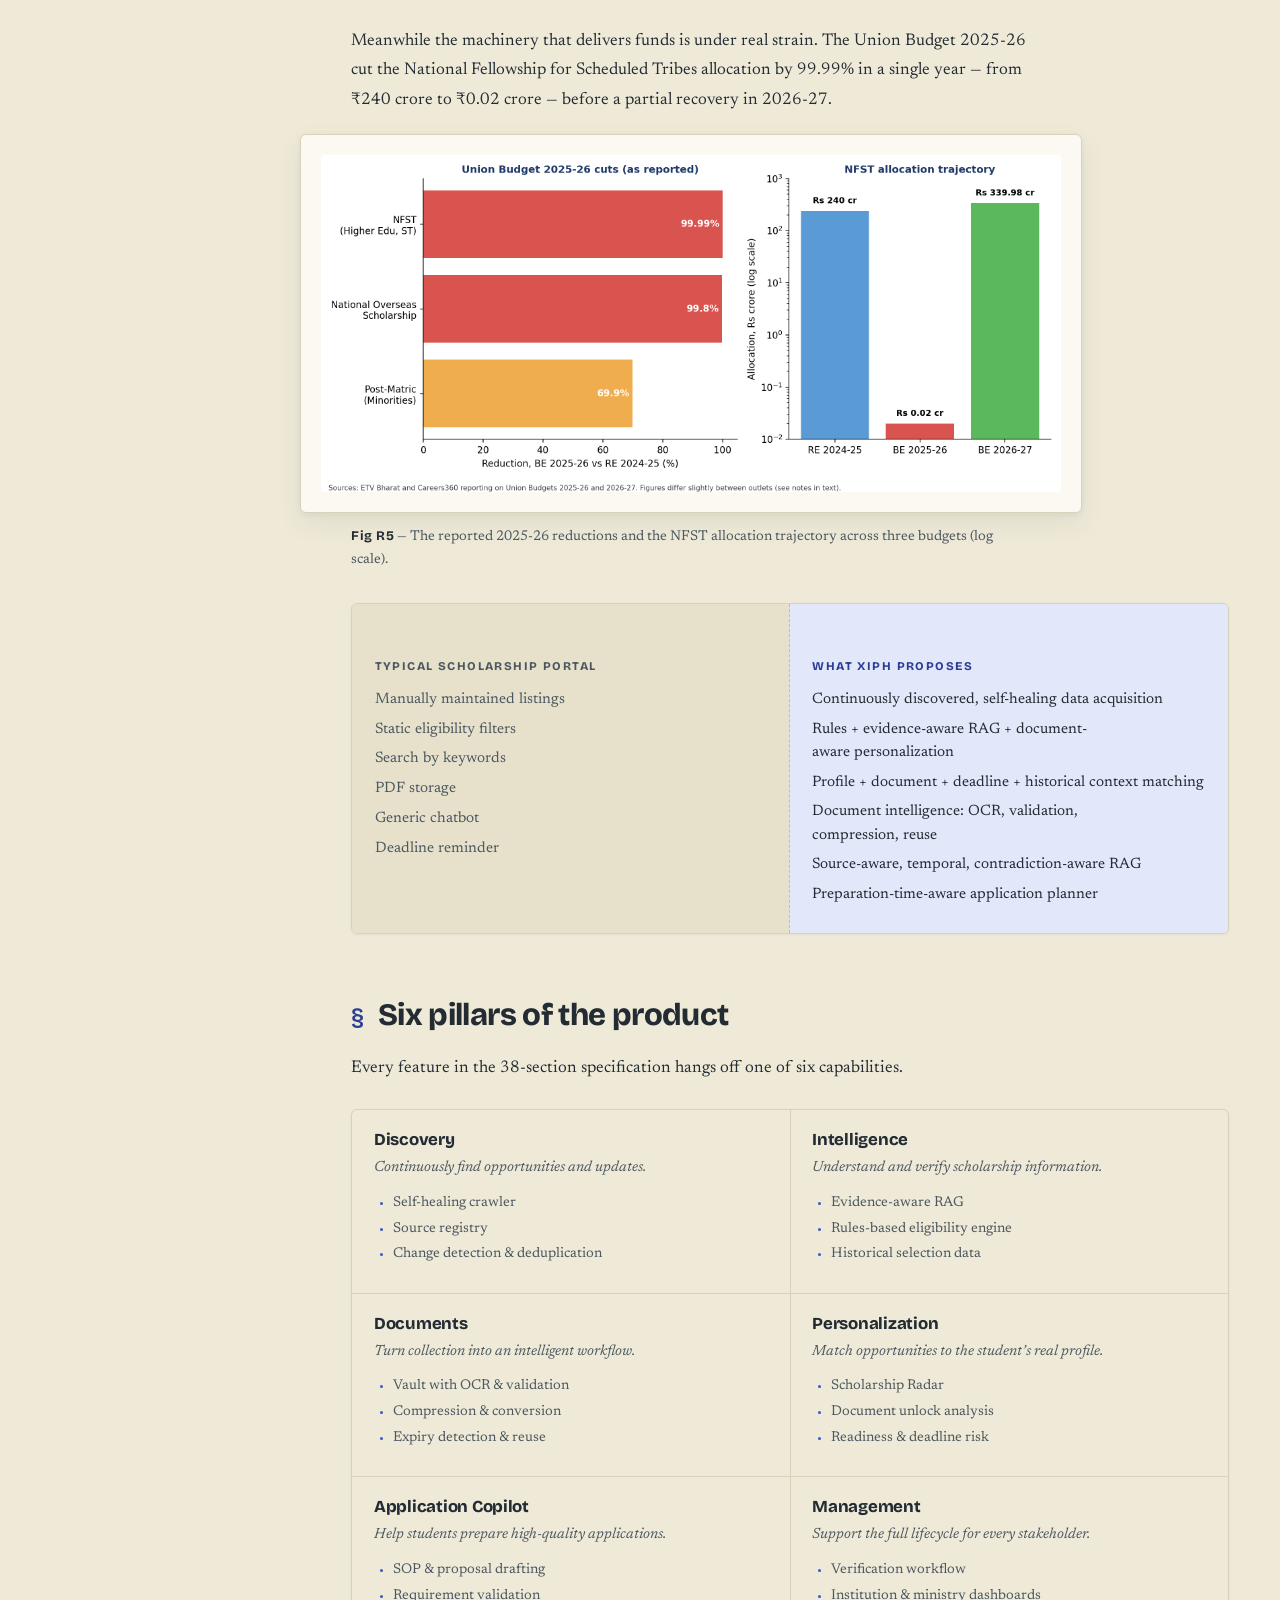
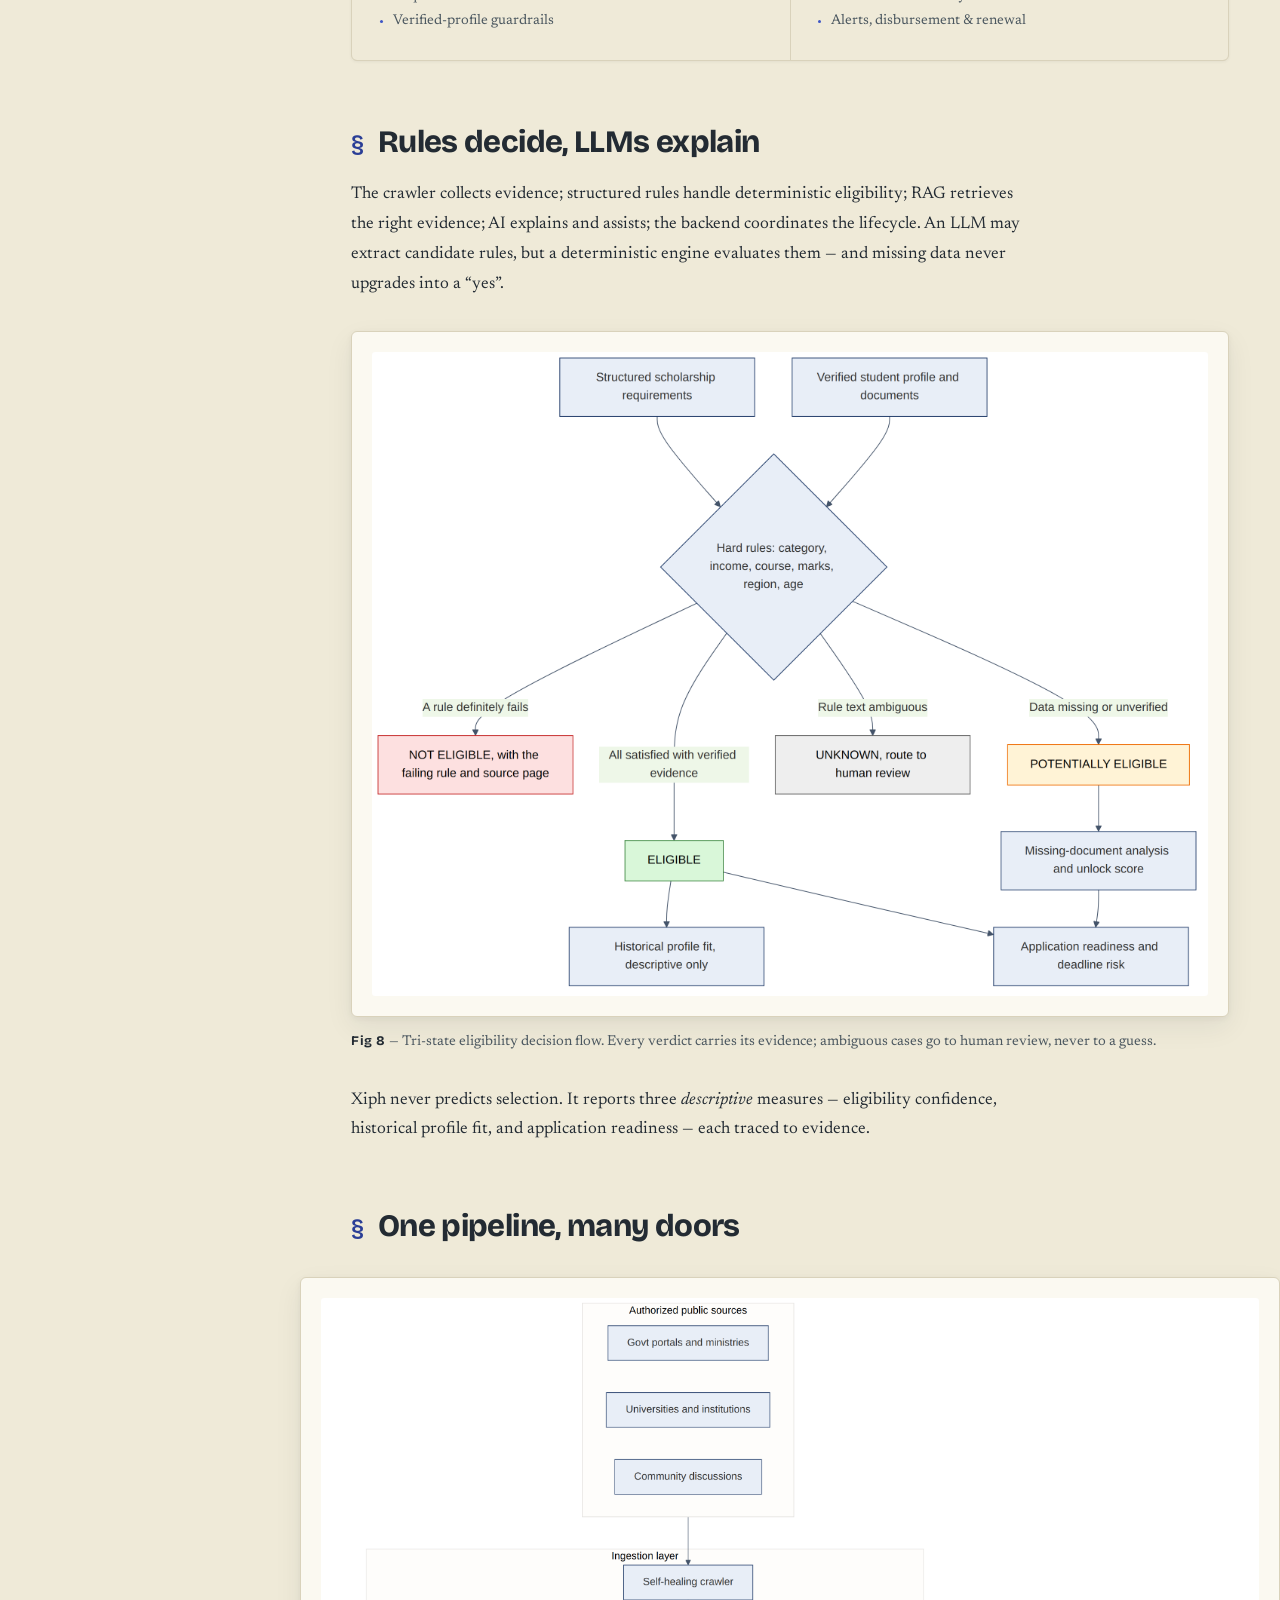
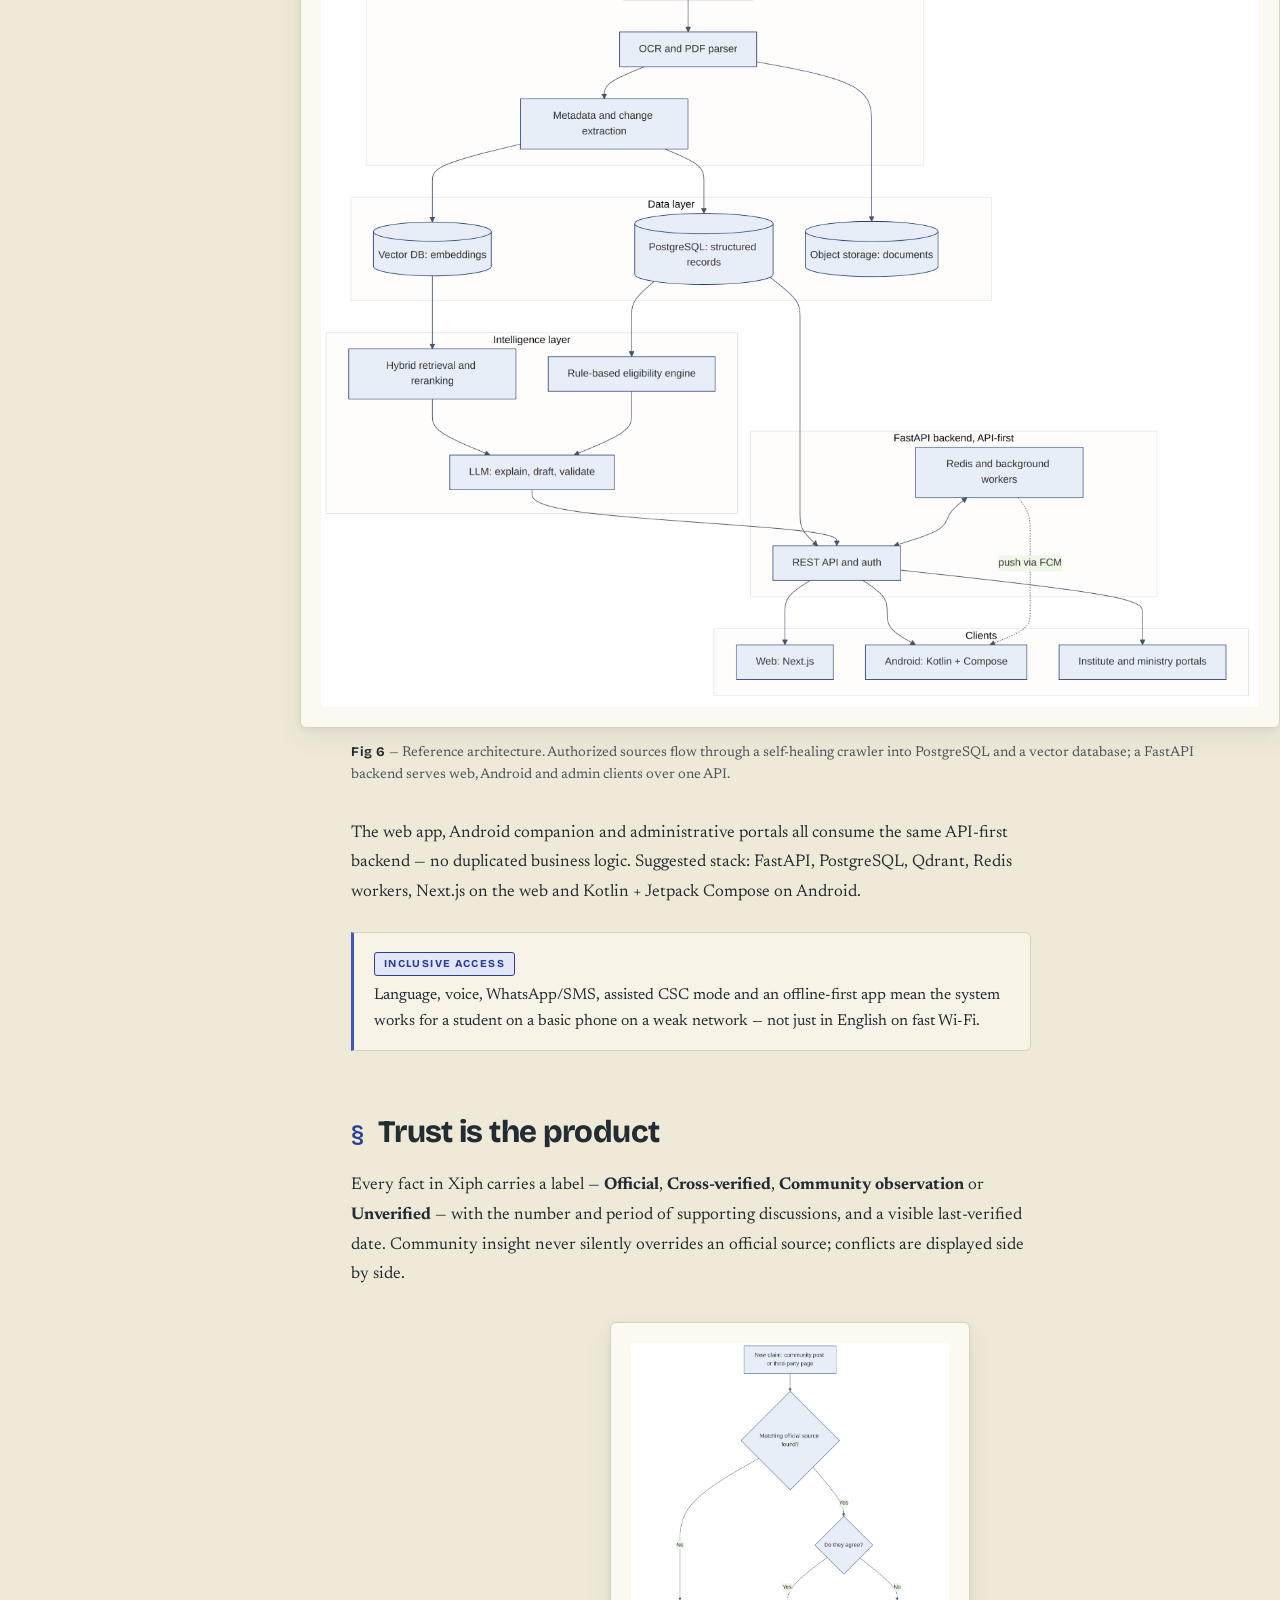
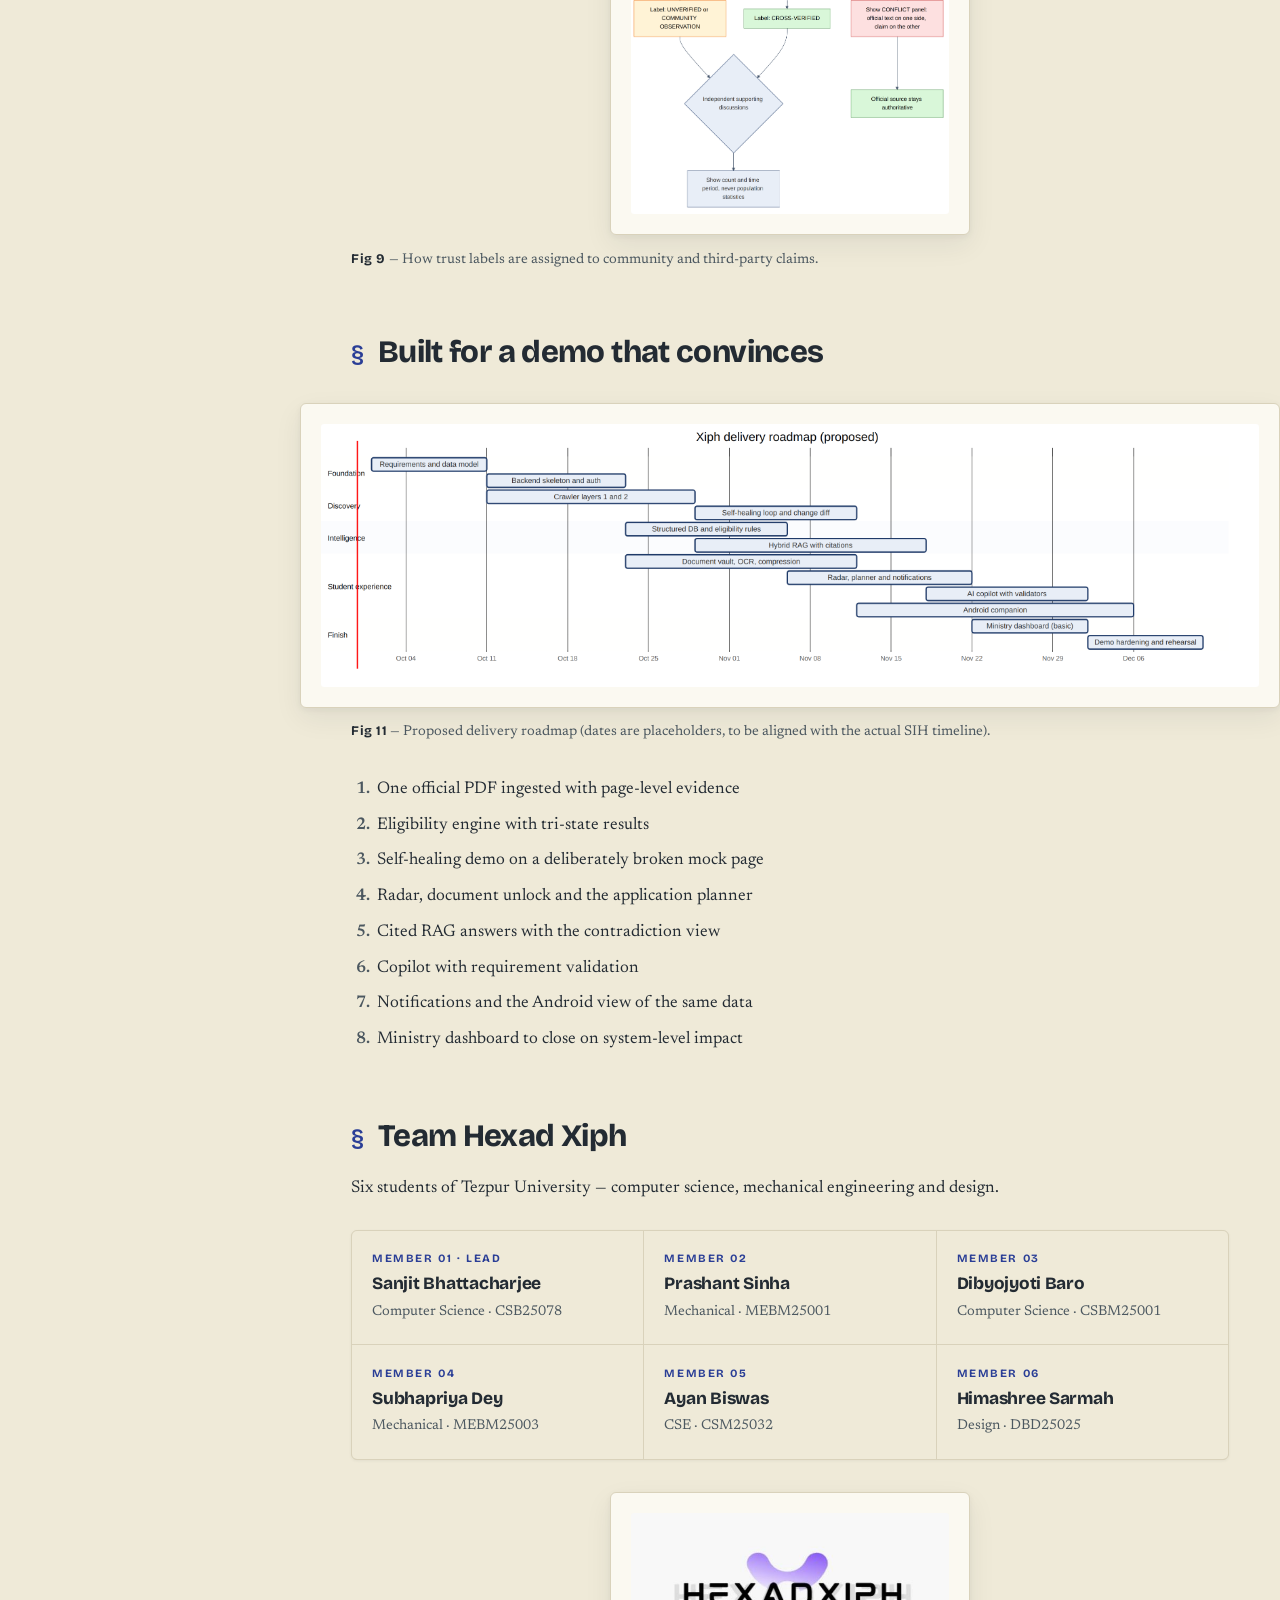
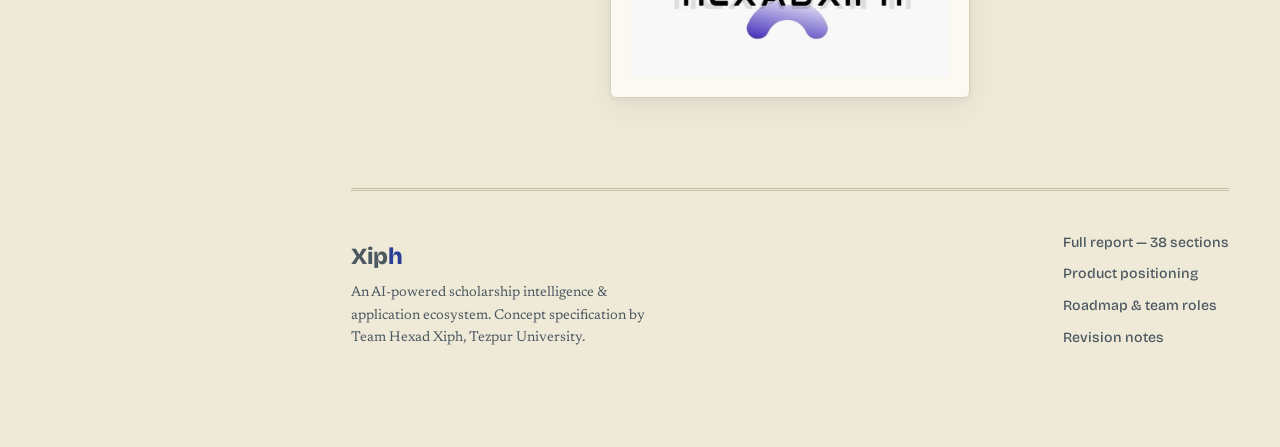
==== commit 43fb6b8f: "Fix layout, typography spacing, and responsive placement across the report site" ====
--- a/site/index.html
+++ b/site/index.html
@@ -45,15 +45,17 @@
     <main id="main" class="content">
       <!-- ==================== HERO ==================== -->
       <section class="hero" aria-label="Introduction">
-        <span class="stamp" aria-hidden="true">SIH26239<small>Verified concept</small></span>
         <div class="hero-topbar">
-          <p class="caption">Concept &amp; product specification</p>
-          <div class="hero-logos">
-            <img src="assets/logos/tezpur_university.jpg" alt="Tezpur University" width="187" height="187">
-            <img src="assets/logos/ministry_of_tribal_affairs.png" alt="Ministry of Tribal Affairs" width="727" height="275">
-            <img src="assets/logos/sih.png" alt="Smart India Hackathon" width="240" height="240">
-          </div>
-</div>
+          <div class="hero-topbar-left">
+            <p class="caption">Concept &amp; product specification</p>
+            <div class="hero-logos">
+              <img src="assets/logos/tezpur_university.jpg" alt="Tezpur University" width="187" height="187">
+              <img src="assets/logos/ministry_of_tribal_affairs.png" alt="Ministry of Tribal Affairs" width="727" height="275">
+              <img src="assets/logos/sih.png" alt="Smart India Hackathon" width="240" height="240">
+            </div>
+          </div>
+          <span class="stamp stamp--hero" aria-hidden="true">SIH26239<small>Verified concept</small></span>
+        </div>
         <h1>
           <span class="thin">Team Hexad Xiph presents</span>
           An intelligence layer for India’s scholarship system
--- a/site/style.css
+++ b/site/style.css
@@ -8,7 +8,7 @@
 :root {
   color-scheme: light;
 
-  /* paper */
+  /* paper tokens */
   --paper: #EFEAD8;
   --paper-2: #F7F3E7;
   --paper-3: #E7E1CC;
@@ -18,7 +18,7 @@
   --rule-2: #C6BFA4;
   --plate-bg: #FBF9F1;
 
-  /* inks */
+  /* ink & stamp accents */
   --ball: #3D55C5;
   --ball-deep: #2A3E96;
   --ball-tint: #E2E7FA;
@@ -29,14 +29,16 @@
   --amber: #8A6116;
   --amber-tint: #F4E8CE;
 
-  --shadow: 0 1px 2px rgba(35, 43, 51, 0.06), 0 8px 24px rgba(35, 43, 51, 0.07);
-
-  --font-display: "Bricolage Grotesque", "Arial Black", sans-serif;
-  --font-body: "Newsreader", Georgia, serif;
+  --shadow-sm: 0 1px 3px rgba(35, 43, 51, 0.06);
+  --shadow: 0 2px 6px rgba(35, 43, 51, 0.05), 0 10px 28px rgba(35, 43, 51, 0.07);
+
+  --font-display: "Bricolage Grotesque", -apple-system, BlinkMacSystemFont, "Segoe UI", Roboto, sans-serif;
+  --font-body: "Newsreader", Georgia, "Times New Roman", serif;
   --font-mono: ui-monospace, "SFMono-Regular", "Cascadia Mono", Consolas, Menlo, monospace;
 
   --measure: 68ch;
   --sidebar-w: 300px;
+  --content-px: clamp(1.25rem, 4vw, 4.5rem);
   --ease: cubic-bezier(0.22, 1, 0.36, 1);
 }
 
@@ -60,15 +62,18 @@
     --moss-tint: #1E3127;
     --amber: #E3BB6B;
     --amber-tint: #362C1A;
-    --shadow: 0 1px 2px rgba(0, 0, 0, 0.4), 0 10px 28px rgba(0, 0, 0, 0.35);
-  }
-}
-
-/* ---------- reset-ish ---------- */
+    --shadow-sm: 0 1px 3px rgba(0, 0, 0, 0.3);
+    --shadow: 0 2px 6px rgba(0, 0, 0, 0.3), 0 12px 32px rgba(0, 0, 0, 0.4);
+  }
+}
+
+/* ---------- Reset & Base ---------- */
 
 *,
 *::before,
-*::after { box-sizing: border-box; }
+*::after {
+  box-sizing: border-box;
+}
 
 html {
   scroll-behavior: smooth;
@@ -81,25 +86,27 @@
   color: var(--ink);
   font-family: var(--font-body);
   font-size: 1.0625rem;
-  line-height: 1.72;
+  line-height: 1.75;
   font-optical-sizing: auto;
   -webkit-font-smoothing: antialiased;
+  -moz-osx-font-smoothing: grayscale;
   touch-action: manipulation;
   -webkit-tap-highlight-color: transparent;
   overflow-x: clip;
 }
 
-/* paper grain */
+/* Paper texture / grain */
 body::after {
   content: "";
   position: fixed;
   inset: 0;
   z-index: 200;
   pointer-events: none;
-  background-image: radial-gradient(rgba(35, 43, 51, 0.055) 1px, transparent 1px);
+  background-image: radial-gradient(rgba(35, 43, 51, 0.05) 1px, transparent 1px);
   background-size: 5px 5px;
   mix-blend-mode: multiply;
 }
+
 @media (prefers-color-scheme: dark) {
   body::after {
     background-image: radial-gradient(rgba(232, 229, 216, 0.035) 1px, transparent 1px);
@@ -107,27 +114,43 @@
   }
 }
 
-img { max-width: 100%; height: auto; display: block; }
+img {
+  max-width: 100%;
+  height: auto;
+  display: block;
+}
 
 h1, h2, h3, h4 {
   font-family: var(--font-display);
-  line-height: 1.15;
+  line-height: 1.18;
   text-wrap: balance;
   margin: 0;
   letter-spacing: -0.015em;
-}
-
-p { text-wrap: pretty; }
+  color: var(--ink);
+}
+
+p {
+  text-wrap: pretty;
+  margin: 0 0 1.1rem;
+}
+p:last-child {
+  margin-bottom: 0;
+}
 
 a {
   color: var(--ball-deep);
   text-decoration-color: color-mix(in srgb, var(--ball-deep) 40%, transparent);
   text-underline-offset: 3px;
   text-decoration-thickness: 1px;
-}
-a:hover { text-decoration-color: currentColor; }
-
-::selection { background: color-mix(in srgb, var(--ball) 28%, transparent); }
+  transition: color 140ms var(--ease), text-decoration-color 140ms var(--ease);
+}
+a:hover {
+  text-decoration-color: currentColor;
+}
+
+::selection {
+  background: color-mix(in srgb, var(--ball) 28%, transparent);
+}
 
 :focus-visible {
   outline: 2px solid var(--ball);
@@ -135,11 +158,13 @@
   border-radius: 2px;
 }
 
-/* ---------- reading progress ---------- */
+/* ---------- Reading Progress Bar ---------- */
 
 .progress {
   position: fixed;
-  top: 0; left: 0; right: 0;
+  top: 0;
+  left: 0;
+  right: 0;
   height: 3px;
   z-index: 120;
   background: transparent;
@@ -153,16 +178,17 @@
   will-change: transform;
 }
 
-/* ---------- layout ---------- */
+/* ---------- Main Layout ---------- */
 
 .layout {
   display: grid;
   grid-template-columns: var(--sidebar-w) minmax(0, 1fr);
   max-width: 1560px;
   margin: 0 auto;
-}
-
-/* ---------- sidebar / toc ---------- */
+  min-height: 100vh;
+}
+
+/* ---------- Sidebar & Table of Contents ---------- */
 
 .sidebar {
   position: sticky;
@@ -170,16 +196,17 @@
   height: 100dvh;
   overflow-y: auto;
   overscroll-behavior: contain;
-  padding: 1.5rem 1.25rem 2rem;
+  padding: 1.75rem 1.25rem 2.25rem;
   border-right: 1px solid var(--rule);
   scrollbar-width: thin;
+  background: var(--paper);
 }
 
 .brand {
   display: block;
   text-decoration: none;
   color: var(--ink);
-  margin-bottom: 1.4rem;
+  margin-bottom: 1.5rem;
 }
 .brand .wordmark {
   font-family: var(--font-display);
@@ -198,31 +225,38 @@
   font-size: 0.8rem;
   color: var(--ink-2);
   letter-spacing: 0.02em;
+  font-weight: 500;
 }
 
 .toc .toc-h {
+  font-family: var(--font-display);
   font-size: 0.72rem;
-  font-weight: 600;
+  font-weight: 700;
   text-transform: uppercase;
   letter-spacing: 0.14em;
   color: var(--ink-2);
-  margin: 1.4rem 0 0.4rem;
+  margin: 1.5rem 0 0.5rem;
 }
 .toc .toc-h a {
   color: inherit;
   text-decoration: none;
 }
-.toc .toc-h a:hover { color: var(--ink); text-decoration: underline; }
+.toc .toc-h a:hover {
+  color: var(--ink);
+  text-decoration: underline;
+}
 .toc ol {
   list-style: none;
   margin: 0;
   padding: 0;
   border-left: 1px solid var(--rule);
 }
-.toc li { margin: 0; }
+.toc li {
+  margin: 0;
+}
 .toc a {
   display: block;
-  padding: 0.28rem 0 0.28rem 0.85rem;
+  padding: 0.32rem 0 0.32rem 0.85rem;
   margin-left: -1px;
   border-left: 2px solid transparent;
   color: var(--ink-2);
@@ -230,43 +264,51 @@
   font-family: var(--font-display);
   font-size: 0.82rem;
   font-weight: 500;
-  line-height: 1.35;
+  line-height: 1.4;
+  word-break: break-word;
   transition: color 160ms var(--ease), border-color 160ms var(--ease), background 160ms var(--ease);
 }
-.toc a:hover { color: var(--ink); border-left-color: var(--rule-2); }
+.toc a:hover {
+  color: var(--ink);
+  border-left-color: var(--rule-2);
+}
 .toc a.active {
   color: var(--ball-deep);
   border-left-color: var(--ball);
-  background: linear-gradient(90deg, var(--ball-tint), transparent 78%);
+  background: linear-gradient(90deg, var(--ball-tint), transparent 85%);
+  font-weight: 600;
 }
 .toc .num {
   display: inline-block;
   min-width: 1.7em;
   font-variant-numeric: tabular-nums;
   color: var(--ink-2);
-  font-weight: 400;
-}
-.toc a.active .num { color: var(--ball-deep); }
+  font-weight: 500;
+}
+.toc a.active .num {
+  color: var(--ball-deep);
+}
 
 .sidebar-foot {
   margin-top: 2rem;
   padding-top: 1rem;
   border-top: 1px solid var(--rule);
-  font-size: 0.78rem;
+  font-family: var(--font-display);
+  font-size: 0.76rem;
   color: var(--ink-2);
   line-height: 1.5;
 }
 
-/* mobile menu button */
+/* Mobile menu toggle */
 .menu-btn {
   display: none;
   position: fixed;
   z-index: 130;
-  right: 1rem;
-  bottom: calc(1rem + env(safe-area-inset-bottom, 0px));
+  right: 1.25rem;
+  bottom: calc(1.25rem + env(safe-area-inset-bottom, 0px));
   align-items: center;
   gap: 0.5rem;
-  padding: 0.7rem 1.05rem;
+  padding: 0.75rem 1.15rem;
   border: 1px solid var(--rule-2);
   border-radius: 999px;
   background: var(--paper-2);
@@ -277,8 +319,15 @@
   box-shadow: var(--shadow);
   cursor: pointer;
   touch-action: manipulation;
-}
-.menu-btn svg { width: 1em; height: 1em; }
+  transition: transform 160ms var(--ease), box-shadow 160ms var(--ease);
+}
+.menu-btn:hover {
+  transform: translateY(-1px);
+}
+.menu-btn svg {
+  width: 1.1em;
+  height: 1.1em;
+}
 
 .backdrop {
   display: none;
@@ -286,112 +335,167 @@
   inset: 0;
   z-index: 125;
   background: rgba(20, 24, 28, 0.45);
+  backdrop-filter: blur(2px);
   border: 0;
   padding: 0;
 }
 
-/* ---------- main ---------- */
+/* ---------- Content Area ---------- */
 
 .content {
-  padding: 0 clamp(1.25rem, 4vw, 4.5rem) 6rem;
+  padding: 0 var(--content-px) 6rem;
   min-width: 0;
 }
 
 .prose {
   max-width: var(--measure);
 }
-.prose > * + * { margin-top: 1.1rem; }
-.prose h2 + *, .prose h3 + *, .prose h4 + *, .prose .plate + *, .prose figure + * { margin-top: 1.1rem; }
-
-/* ---------- hero ---------- */
+.prose > * + * {
+  margin-top: 1.15rem;
+}
+
+/* ---------- Hero Section ---------- */
 
 .hero {
-  min-height: 92svh;
+  min-height: calc(100svh - 3rem);
   display: flex;
   flex-direction: column;
   justify-content: center;
-  padding-top: 4rem;
+  padding-top: clamp(2.5rem, 6vh, 4rem);
+  padding-bottom: clamp(2.5rem, 6vh, 4rem);
   position: relative;
 }
+
+.hero--report {
+  min-height: auto;
+  padding-top: clamp(2rem, 5vh, 3.5rem);
+  padding-bottom: clamp(2rem, 5vh, 3rem);
+}
+
 .hero-topbar {
   display: flex;
   flex-wrap: wrap;
   align-items: center;
-  gap: 1rem 1.6rem;
+  justify-content: space-between;
+  gap: 1.25rem 1.75rem;
   padding-bottom: 1.4rem;
-  margin-bottom: clamp(1.5rem, 4vh, 3rem);
+  margin-bottom: clamp(1.75rem, 4vh, 3rem);
   border-bottom: 1px solid var(--rule);
 }
+
+.hero-topbar-left {
+  display: flex;
+  flex-wrap: wrap;
+  align-items: center;
+  gap: 1rem 1.75rem;
+}
+
+.hero-topbar .caption,
+.hero-topbar p.caption {
+  font-family: var(--font-display);
+  font-size: 0.72rem;
+  font-weight: 700;
+  letter-spacing: 0.12em;
+  text-transform: uppercase;
+  color: var(--ink-2);
+  margin: 0;
+}
+
 .hero-logos {
   display: flex;
   align-items: center;
-  gap: 1.6rem;
-  margin-right: auto;
-}
+  gap: 1.25rem;
+}
+
 .hero-logos img {
-  height: 34px;
+  height: 32px;
   width: auto;
+  object-fit: contain;
   filter: grayscale(1) contrast(0.95);
-  opacity: 0.75;
-}
-.hero-logos img:hover { filter: none; opacity: 1; }
-.hero-logos .caption {
-  font-size: 0.72rem;
-  color: var(--ink-2);
-  letter-spacing: 0.05em;
+  opacity: 0.8;
+  transition: opacity 160ms var(--ease), filter 160ms var(--ease);
+}
+.hero-logos img:hover {
+  filter: none;
+  opacity: 1;
+}
+
+@media (prefers-color-scheme: dark) {
+  .hero-logos img {
+    filter: brightness(0.9) contrast(1.1) grayscale(0.85);
+  }
+  .hero-logos img:hover {
+    filter: brightness(1) grayscale(0);
+  }
 }
 
 .hero h1 {
-  font-size: clamp(2.5rem, 6.4vw, 4.9rem);
+  font-size: clamp(2.35rem, 5.8vw, 4.5rem);
   font-weight: 800;
   letter-spacing: -0.03em;
-  line-height: 1.02;
-}
+  line-height: 1.04;
+  margin-bottom: 1rem;
+}
+
 .hero h1 .thin {
   display: block;
-  font-weight: 300;
-  font-size: 0.62em;
+  font-weight: 400;
+  font-size: 0.58em;
   letter-spacing: -0.015em;
   color: var(--ink-2);
-  margin-bottom: 0.18em;
-}
+  margin-bottom: 0.25em;
+}
+
 .hero .lede {
-  margin-top: 1.6rem;
-  font-size: clamp(1.15rem, 2vw, 1.4rem);
-  line-height: 1.5;
-  max-width: 34em;
+  margin-top: 1.25rem;
+  font-size: clamp(1.12rem, 1.85vw, 1.35rem);
+  line-height: 1.55;
+  max-width: 36em;
   color: var(--ink);
 }
-.hero .lede em { font-style: italic; }
+.hero .lede em {
+  font-style: italic;
+  color: var(--ball-deep);
+}
 
 .hero-meta {
-  margin-top: clamp(1.8rem, 4vh, 3rem);
+  margin-top: clamp(1.75rem, 3.5vh, 2.75rem);
   display: grid;
-  grid-template-columns: repeat(auto-fit, minmax(150px, 1fr));
+  grid-template-columns: repeat(auto-fit, minmax(160px, 1fr));
   gap: 1px;
   background: var(--rule);
   border: 1px solid var(--rule);
+  border-radius: 6px;
+  overflow: hidden;
   max-width: 860px;
 }
+
+.hero--report .hero-meta,
+.report-hero .hero-meta {
+  max-width: none;
+}
+
 .hero-meta > div {
   background: var(--paper);
-  padding: 0.75rem 1rem 0.85rem;
-}
+  padding: 0.85rem 1.1rem;
+}
+
 .hero-meta dt {
   font-family: var(--font-display);
   font-size: 0.68rem;
-  font-weight: 600;
+  font-weight: 700;
   text-transform: uppercase;
   letter-spacing: 0.12em;
   color: var(--ink-2);
-  margin: 0 0 0.2rem;
-}
+  margin: 0 0 0.25rem;
+}
+
 .hero-meta dd {
   margin: 0;
   font-family: var(--font-display);
-  font-weight: 600;
+  font-weight: 650;
   font-size: 0.95rem;
-  line-height: 1.3;
+  line-height: 1.35;
 }
 .hero-meta dd small {
   display: block;
@@ -404,51 +508,61 @@
   margin-top: 2rem;
   display: flex;
   flex-wrap: wrap;
-  gap: 0.8rem;
+  gap: 0.85rem;
   align-items: center;
 }
 
 .btn {
   display: inline-flex;
   align-items: center;
+  justify-content: center;
   gap: 0.5rem;
-  padding: 0.72rem 1.3rem;
+  padding: 0.72rem 1.35rem;
   border-radius: 999px;
   border: 1px solid var(--ball-deep);
   background: var(--ball-deep);
-  color: var(--paper-2);
+  color: #FFFFFF;
   font-family: var(--font-display);
   font-weight: 600;
-  font-size: 0.95rem;
+  font-size: 0.92rem;
   text-decoration: none;
   cursor: pointer;
-  transition: transform 160ms var(--ease), background 160ms var(--ease), color 160ms var(--ease);
-}
-.btn:hover { background: transparent; color: var(--ball-deep); }
+  transition: transform 160ms var(--ease), background 160ms var(--ease), color 160ms var(--ease), border-color 160ms var(--ease);
+}
+.btn:hover {
+  background: transparent;
+  color: var(--ball-deep);
+  transform: translateY(-1px);
+}
 .btn--ghost {
   background: transparent;
   color: var(--ink);
   border-color: var(--rule-2);
 }
-.btn--ghost:hover { border-color: var(--ink); color: var(--ink); background: var(--paper-2); }
-
-/* ---------- stamp ---------- */
+.btn--ghost:hover {
+  border-color: var(--ink);
+  color: var(--ink);
+  background: var(--paper-2);
+}
+
+/* ---------- Official Stamp ---------- */
 
 .stamp {
   display: inline-block;
   position: relative;
-  padding: 0.55rem 1.1rem;
+  padding: 0.55rem 1.15rem;
   border: 2.5px solid var(--ball-deep);
   border-radius: 6px;
   color: var(--ball-deep);
   font-family: var(--font-display);
-  font-weight: 700;
-  font-size: 0.95rem;
+  font-weight: 750;
+  font-size: 0.92rem;
   letter-spacing: 0.09em;
   text-transform: uppercase;
-  transform: rotate(-2.4deg);
-  opacity: 0.92;
+  transform: rotate(-2deg);
+  opacity: 0.94;
   user-select: none;
+  background: var(--paper-2);
 }
 .stamp::before {
   content: "";
@@ -456,157 +570,205 @@
   inset: 3px;
   border: 1px solid var(--ball-deep);
   border-radius: 3px;
-  opacity: 0.75;
+  opacity: 0.7;
 }
 .stamp small {
   display: block;
   font-size: 0.62em;
   font-weight: 600;
   letter-spacing: 0.16em;
-  opacity: 0.85;
-}
-.stamp--vermilion { border-color: var(--verm); color: var(--verm); }
-.stamp--vermilion::before { border-color: var(--verm); }
-
-/* hero stamp sits top-right, larger */
-.hero .stamp {
-  position: absolute;
-  top: clamp(5.5rem, 10vh, 7.5rem);
-  right: clamp(0rem, 3vw, 3rem);
-  font-size: 1.05rem;
-  padding: 0.8rem 1.4rem;
-  transform: rotate(3.2deg);
-}
-@media (max-width: 720px) {
-  .hero .stamp { position: static; margin-bottom: 1.6rem; }
-}
-
-/* ---------- section scaffolding ---------- */
-
-section { scroll-margin-top: 4.5rem; }
+  opacity: 0.9;
+}
+.stamp--vermilion {
+  border-color: var(--verm);
+  color: var(--verm);
+}
+.stamp--vermilion::before {
+  border-color: var(--verm);
+}
+
+.stamp--hero {
+  transform: rotate(2.5deg);
+  font-size: 0.88rem;
+  padding: 0.5rem 1rem;
+}
+
+/* ---------- Section Structure & Headers ---------- */
+
+section {
+  scroll-margin-top: 5rem;
+}
 
 .part-header {
-  margin-top: clamp(4rem, 9vh, 6.5rem);
-  padding-top: 2.2rem;
+  margin-top: clamp(4.5rem, 10vh, 7.5rem);
+  padding-top: 2.5rem;
   border-top: 3px double var(--rule-2);
-  scroll-margin-top: 4.5rem;
+  scroll-margin-top: 5rem;
 }
 .part-header .kicker {
   font-family: var(--font-display);
   font-size: 0.78rem;
-  font-weight: 600;
+  font-weight: 700;
   letter-spacing: 0.16em;
   text-transform: uppercase;
   color: var(--verm);
-  margin: 0 0 0.7rem;
+  margin: 0 0 0.6rem;
 }
 .part-header h2 {
-  font-size: clamp(1.9rem, 4vw, 3rem);
-  font-weight: 750;
+  font-size: clamp(1.95rem, 4.2vw, 3.1rem);
+  font-weight: 800;
+  letter-spacing: -0.025em;
 }
 
 .sec {
-  margin-top: clamp(2.6rem, 6vh, 4rem);
-}
+  margin-top: clamp(3rem, 7vh, 4.75rem);
+}
+
 .sec > h2,
 .sec-head {
   display: flex;
   align-items: baseline;
-  gap: 0.9rem;
-  font-size: clamp(1.45rem, 2.6vw, 1.9rem);
-  font-weight: 700;
+  gap: 0.85rem;
+  font-size: clamp(1.45rem, 2.6vw, 1.95rem);
+  font-weight: 750;
+  margin-bottom: 1.25rem;
+  letter-spacing: -0.02em;
 }
 .sec > h2 .no,
 .sec-head .no {
   font-variant-numeric: tabular-nums;
-  font-size: 0.72em;
-  font-weight: 500;
+  font-size: 0.75em;
+  font-weight: 600;
   color: var(--ball-deep);
   letter-spacing: 0;
   flex: none;
-  transform: translateY(-0.08em);
-}
+  transform: translateY(-0.04em);
+}
+
 .sec h3 {
-  margin-top: 1.9rem;
-  font-size: 1.12rem;
-  font-weight: 650;
-}
-.sec h3 .no { color: var(--ball-deep); margin-right: 0.45rem; font-variant-numeric: tabular-nums; }
+  margin-top: 2.25rem;
+  margin-bottom: 0.65rem;
+  font-size: 1.15rem;
+  font-weight: 700;
+}
+.sec h3 .no {
+  color: var(--ball-deep);
+  margin-right: 0.45rem;
+  font-variant-numeric: tabular-nums;
+}
+
 .sec h4 {
-  margin-top: 1.4rem;
-  font-size: 0.98rem;
-  font-weight: 650;
-}
-
-/* ---------- callouts ---------- */
+  margin-top: 1.6rem;
+  margin-bottom: 0.5rem;
+  font-size: 1rem;
+  font-weight: 700;
+}
+
+/* ---------- Callouts ---------- */
 
 .callout {
   border: 1px solid var(--rule);
-  border-left: 3px solid var(--ink-2);
+  border-left: 3.5px solid var(--ink-2);
   background: var(--paper-2);
-  padding: 0.85rem 1.1rem 0.95rem;
-  margin-top: 1.2rem;
-  border-radius: 0 4px 4px 0;
+  padding: 1rem 1.25rem;
+  margin: 1.5rem 0;
+  border-radius: 0 6px 6px 0;
 }
 .callout .tag {
   display: inline-block;
   font-family: var(--font-display);
   font-size: 0.66rem;
-  font-weight: 700;
+  font-weight: 750;
   letter-spacing: 0.13em;
   text-transform: uppercase;
-  margin-bottom: 0.35rem;
-  padding: 0.1rem 0.5rem 0.12rem;
+  margin-bottom: 0.4rem;
+  padding: 0.12rem 0.55rem;
   border-radius: 3px;
   border: 1px solid currentColor;
 }
-.callout p { margin: 0.35rem 0 0; font-size: 0.97rem; }
-.callout p:first-of-type { margin-top: 0; }
-.callout--note    { border-left-color: var(--ink-2); }
-.callout--note .tag { color: var(--ink-2); }
-.callout--added   { border-left-color: var(--ball); }
-.callout--added .tag { color: var(--ball-deep); background: var(--ball-tint); }
-.callout--fixed   { border-left-color: var(--verm); }
-.callout--fixed .tag { color: var(--verm); background: var(--verm-tint); }
-.callout--example { border-left-color: var(--moss); }
-.callout--example .tag { color: var(--moss); background: var(--moss-tint); }
-.callout--warn    { border-left-color: var(--amber); }
-.callout--warn .tag { color: var(--amber); background: var(--amber-tint); }
-
-/* ---------- tables (ledger) ---------- */
+.callout p {
+  margin: 0.35rem 0 0;
+  font-size: 0.98rem;
+  line-height: 1.65;
+}
+.callout p:first-of-type {
+  margin-top: 0;
+}
+.callout--note {
+  border-left-color: var(--ink-2);
+}
+.callout--note .tag {
+  color: var(--ink-2);
+}
+.callout--added {
+  border-left-color: var(--ball);
+}
+.callout--added .tag {
+  color: var(--ball-deep);
+  background: var(--ball-tint);
+}
+.callout--fixed {
+  border-left-color: var(--verm);
+}
+.callout--fixed .tag {
+  color: var(--verm);
+  background: var(--verm-tint);
+}
+.callout--example {
+  border-left-color: var(--moss);
+}
+.callout--example .tag {
+  color: var(--moss);
+  background: var(--moss-tint);
+}
+.callout--warn {
+  border-left-color: var(--amber);
+}
+.callout--warn .tag {
+  color: var(--amber);
+  background: var(--amber-tint);
+}
+
+/* ---------- Tables & Ledgers ---------- */
 
 .table-wrap {
-  margin-top: 1.2rem;
+  margin: 1.6rem 0;
   overflow-x: auto;
   border: 1px solid var(--rule);
   background: var(--plate-bg);
-}
+  border-radius: 6px;
+  box-shadow: var(--shadow-sm);
+}
+
 table {
   width: 100%;
   border-collapse: collapse;
   font-size: 0.92rem;
-  line-height: 1.5;
-}
+  line-height: 1.55;
+}
+
 caption {
   text-align: left;
   font-family: var(--font-display);
-  font-size: 0.72rem;
-  font-weight: 600;
+  font-size: 0.74rem;
+  font-weight: 700;
   letter-spacing: 0.1em;
   text-transform: uppercase;
   color: var(--ink-2);
-  padding: 0.7rem 1rem 0.1rem;
-}
+  padding: 0.85rem 1.15rem 0.35rem;
+}
+
 th, td {
   text-align: left;
-  padding: 0.55rem 1rem;
+  padding: 0.65rem 1.15rem;
   border-bottom: 1px solid var(--rule);
   vertical-align: top;
 }
+
 thead th {
   font-family: var(--font-display);
   font-size: 0.72rem;
-  font-weight: 650;
+  font-weight: 700;
   letter-spacing: 0.09em;
   text-transform: uppercase;
   color: var(--ink-2);
@@ -614,79 +776,119 @@
   border-bottom: 2px solid var(--rule-2);
   white-space: nowrap;
 }
-tbody tr:last-child td { border-bottom: 0; }
-tbody tr:hover td { background: color-mix(in srgb, var(--ball-tint) 40%, transparent); }
-td.num, th.num { font-variant-numeric: tabular-nums; }
-td .pill { white-space: nowrap; }
-
-/* ---------- figures / plates ---------- */
+
+tbody tr:last-child td {
+  border-bottom: 0;
+}
+
+tbody tr:hover td {
+  background: color-mix(in srgb, var(--ball-tint) 35%, transparent);
+}
+
+td.num, th.num {
+  font-variant-numeric: tabular-nums;
+}
+td .pill {
+  white-space: nowrap;
+}
+
+/* ---------- Figures & Plates ---------- */
 
 figure {
-  margin: 1.6rem 0;
-}
+  margin: 2rem 0;
+}
+
 .plate {
   background: var(--plate-bg);
   border: 1px solid var(--rule);
-  padding: clamp(0.6rem, 1.5vw, 1.1rem);
+  padding: clamp(0.75rem, 1.8vw, 1.25rem);
   box-shadow: var(--shadow);
-  border-radius: 4px;
-}
-.plate img { width: 100%; height: auto; }
-.plate--slim { max-width: 340px; margin-inline: auto; }
+  border-radius: 6px;
+  overflow: hidden;
+}
+
+.plate img {
+  width: 100%;
+  height: auto;
+  border-radius: 3px;
+}
+
+.plate--slim {
+  max-width: 360px;
+  margin-inline: auto;
+}
+
 .plate--wide {
-  width: calc(100% + clamp(2.5rem, 8vw, 9rem));
-  margin-inline: calc(clamp(1.25rem, 4vw, 4.5rem) * -1);
-}
-@media (max-width: 760px) {
-  .plate--wide { width: 100%; margin-inline: 0; }
-}
+  width: calc(100% + (var(--content-px) * 2));
+  margin-inline: calc(var(--content-px) * -1);
+  max-width: none;
+}
+
+@media (max-width: 768px) {
+  .plate--wide {
+    width: 100%;
+    margin-inline: 0;
+  }
+}
+
 figcaption {
-  margin-top: 0.7rem;
-  font-size: 0.86rem;
-  color: var(--ink-2);
-  line-height: 1.55;
-}
+  margin-top: 0.85rem;
+  font-size: 0.88rem;
+  color: var(--ink-2);
+  line-height: 1.6;
+}
+
 figcaption b {
   font-family: var(--font-display);
-  font-weight: 650;
+  font-weight: 700;
   color: var(--ink);
-  font-size: 0.8rem;
+  font-size: 0.82rem;
   letter-spacing: 0.04em;
 }
-figcaption .fx { color: var(--verm); }
-figcaption .fx--new { color: var(--ball-deep); }
-
-/* ---------- code ---------- */
+
+figcaption .fx {
+  color: var(--verm);
+}
+figcaption .fx--new {
+  color: var(--ball-deep);
+}
+
+/* ---------- Code Snippets ---------- */
 
 .code {
   position: relative;
-  margin-top: 1.2rem;
+  margin: 1.6rem 0;
   border: 1px solid var(--rule);
   background: var(--plate-bg);
-  border-radius: 4px;
-}
+  border-radius: 6px;
+  overflow: hidden;
+  box-shadow: var(--shadow-sm);
+}
+
 .code pre {
   margin: 0;
-  padding: 1rem 1.1rem;
+  padding: 1.15rem 1.25rem;
   overflow-x: auto;
   font-family: var(--font-mono);
-  font-size: 0.82rem;
-  line-height: 1.6;
+  font-size: 0.84rem;
+  line-height: 1.65;
   tab-size: 2;
 }
+
 .code--mono pre {
   font-family: var(--font-body);
-  font-size: 0.98rem;
+  font-size: 1rem;
   white-space: pre-wrap;
   overflow-x: visible;
 }
+
 .code .copy {
   position: absolute;
-  top: 0.5rem;
-  right: 0.5rem;
-  padding: 0.28rem 0.7rem;
-  font-family: var(--font-display);
-  font-size: 0.7rem;
+  top: 0.6rem;
+  right: 0.6rem;
+  padding: 0.3rem 0.75rem;
+  font-family: var(--font-display);
+  font-size: 0.72rem;
   font-weight: 600;
   letter-spacing: 0.06em;
   color: var(--ink-2);
@@ -694,179 +896,335 @@
   border: 1px solid var(--rule);
   border-radius: 4px;
   cursor: pointer;
-  transition: color 140ms var(--ease), border-color 140ms var(--ease);
-}
-.code .copy:hover { color: var(--ink); border-color: var(--rule-2); }
-.code .copy[data-copied="true"] { color: var(--moss); border-color: var(--moss); }
+  transition: color 140ms var(--ease), border-color 140ms var(--ease), background 140ms var(--ease);
+}
+.code .copy:hover {
+  color: var(--ink);
+  border-color: var(--rule-2);
+  background: var(--paper-3);
+}
+.code .copy[data-copied="true"] {
+  color: var(--moss);
+  border-color: var(--moss);
+}
+
 .code .lang {
   display: block;
-  padding: 0.45rem 1.1rem 0;
-  font-family: var(--font-display);
-  font-size: 0.66rem;
-  font-weight: 600;
+  padding: 0.5rem 1.25rem 0;
+  font-family: var(--font-display);
+  font-size: 0.68rem;
+  font-weight: 700;
   letter-spacing: 0.12em;
   text-transform: uppercase;
   color: var(--ink-2);
 }
 
-/* ---------- misc content ---------- */
-
-ul.plain, ol.plain { margin: 1.1rem 0 0; padding-left: 1.3rem; }
-ul.plain li, ol.plain li { margin: 0.35rem 0; padding-left: 0.15rem; }
-ul.plain li::marker { color: var(--ball-deep); }
-ol.plain li::marker { color: var(--ink-2); font-variant-numeric: tabular-nums; }
-
-.q-list { counter-reset: q; margin-top: 1.3rem; padding: 0; list-style: none; }
+/* ---------- Lists & Question Items ---------- */
+
+ul.plain, ol.plain {
+  margin: 1.15rem 0 1.35rem;
+  padding-left: 1.4rem;
+}
+ul.plain li, ol.plain li {
+  margin: 0.45rem 0;
+  padding-left: 0.2rem;
+  line-height: 1.68;
+}
+ul.plain li::marker {
+  color: var(--ball-deep);
+}
+ol.plain li::marker {
+  color: var(--ink-2);
+  font-variant-numeric: tabular-nums;
+  font-weight: 600;
+}
+
+.q-list {
+  counter-reset: q;
+  margin: 1.5rem 0;
+  padding: 0;
+  list-style: none;
+}
 .q-list li {
   counter-increment: q;
   position: relative;
-  padding: 0.8rem 0 0.8rem 3rem;
+  padding: 0.9rem 0 0.9rem 3.2rem;
   border-top: 1px solid var(--rule);
   font-size: 1.05rem;
-}
-.q-list li:last-child { border-bottom: 1px solid var(--rule); }
+  line-height: 1.65;
+}
+.q-list li:last-child {
+  border-bottom: 1px solid var(--rule);
+}
 .q-list li::before {
   content: counter(q);
   position: absolute;
-  left: 0.15rem;
+  left: 0.2rem;
   top: 0.75rem;
   font-family: var(--font-display);
-  font-weight: 300;
-  font-size: 1.6rem;
+  font-weight: 400;
+  font-size: 1.7rem;
   color: var(--ball-deep);
   font-variant-numeric: tabular-nums;
-}
+  line-height: 1;
+}
+
+/* ---------- Pillars Grid ---------- */
 
 .pillars {
-  margin-top: 1.4rem;
+  margin: 1.6rem 0;
   display: grid;
   grid-template-columns: repeat(auto-fit, minmax(min(300px, 100%), 1fr));
   gap: 1px;
   background: var(--rule);
   border: 1px solid var(--rule);
-}
+  border-radius: 6px;
+  overflow: hidden;
+  box-shadow: var(--shadow-sm);
+}
+
 .pillar {
   background: var(--paper);
-  padding: 1.1rem 1.15rem 1.2rem;
-}
-.pillar h3 { margin: 0 0 0.4rem; font-size: 1.02rem; font-weight: 700; }
-.pillar .purpose { color: var(--ink-2); font-size: 0.9rem; margin: 0; font-style: italic; }
-.pillar ul { margin: 0.6rem 0 0; padding-left: 1.1rem; font-size: 0.88rem; color: var(--ink-2); }
-.pillar li { margin: 0.15rem 0; }
-.pillar li::marker { color: var(--ball); }
+  padding: 1.25rem 1.35rem 1.4rem;
+  display: flex;
+  flex-direction: column;
+}
+.pillar h3 {
+  margin: 0 0 0.45rem;
+  font-size: 1.05rem;
+  font-weight: 750;
+  color: var(--ink);
+}
+.pillar .purpose {
+  color: var(--ink-2);
+  font-size: 0.92rem;
+  margin: 0 0 0.6rem;
+  font-style: italic;
+  line-height: 1.5;
+}
+.pillar ul {
+  margin: auto 0 0;
+  padding-left: 1.2rem;
+  font-size: 0.88rem;
+  color: var(--ink-2);
+}
+.pillar li {
+  margin: 0.25rem 0;
+  line-height: 1.55;
+}
+.pillar li::marker {
+  color: var(--ball);
+}
+
+/* ---------- VS Comparison ---------- */
 
 .vs {
-  margin-top: 1.2rem;
+  margin: 2rem 0;
   display: grid;
   grid-template-columns: 1fr 1fr;
   gap: 0;
   border: 1px solid var(--rule);
-}
-.vs > div { padding: 1rem 1.2rem; }
-.vs .them { background: var(--paper-3); color: var(--ink-2); border-right: 1px dashed var(--rule-2); }
-.vs .us { background: var(--ball-tint); }
+  border-radius: 6px;
+  overflow: hidden;
+  box-shadow: var(--shadow-sm);
+}
+.vs > div {
+  padding: 1.25rem 1.4rem;
+}
+.vs .them {
+  background: var(--paper-3);
+  color: var(--ink-2);
+  border-right: 1px dashed var(--rule-2);
+}
+.vs .us {
+  background: var(--ball-tint);
+}
 .vs h3 {
-  font-size: 0.72rem;
-  font-weight: 700;
+  font-size: 0.74rem;
+  font-weight: 750;
   letter-spacing: 0.12em;
   text-transform: uppercase;
-  margin-bottom: 0.6rem;
-}
-.vs .them h3 { color: var(--ink-2); }
-.vs .us h3 { color: var(--ball-deep); }
-.vs p { margin: 0.3rem 0; font-size: 0.92rem; }
-@media (max-width: 680px) { .vs { grid-template-columns: 1fr; } .vs .them { border-right: 0; border-bottom: 1px dashed var(--rule-2); } }
-
-dl.facts { margin: 1.2rem 0 0; }
-dl.facts div { display: flex; gap: 1rem; padding: 0.55rem 0; border-top: 1px solid var(--rule); }
+  margin-bottom: 0.85rem;
+}
+.vs .them h3 {
+  color: var(--ink-2);
+}
+.vs .us h3 {
+  color: var(--ball-deep);
+}
+.vs p {
+  margin: 0.4rem 0;
+  font-size: 0.94rem;
+  line-height: 1.55;
+}
+@media (max-width: 680px) {
+  .vs {
+    grid-template-columns: 1fr;
+  }
+  .vs .them {
+    border-right: 0;
+    border-bottom: 1px dashed var(--rule-2);
+  }
+}
+
+/* ---------- Fact Lists & Formats ---------- */
+
+dl.facts {
+  margin: 1.5rem 0;
+}
+dl.facts div {
+  display: flex;
+  gap: 1.25rem;
+  padding: 0.65rem 0;
+  border-top: 1px solid var(--rule);
+}
 dl.facts dt {
-  flex: 0 0 11em;
+  flex: 0 0 12em;
   font-family: var(--font-display);
   font-size: 0.78rem;
-  font-weight: 600;
+  font-weight: 700;
   letter-spacing: 0.06em;
   text-transform: uppercase;
   color: var(--ink-2);
   padding-top: 0.15em;
 }
-dl.facts dd { margin: 0; min-width: 0; }
+dl.facts dd {
+  margin: 0;
+  min-width: 0;
+  font-size: 0.98rem;
+}
+
+@media (max-width: 600px) {
+  dl.facts div {
+    flex-direction: column;
+    gap: 0.25rem;
+  }
+  dl.facts dt {
+    flex: none;
+  }
+}
 
 .formula {
   font-family: var(--font-mono);
   font-size: 0.85rem;
+  line-height: 1.6;
   background: var(--paper-3);
   border: 1px dashed var(--rule-2);
-  padding: 0.8rem 1rem;
-  margin-top: 1rem;
+  border-radius: 6px;
+  padding: 0.9rem 1.15rem;
+  margin: 1.25rem 0;
   overflow-x: auto;
   white-space: pre;
 }
 
 kbd, code {
   font-family: var(--font-mono);
-  font-size: 0.85em;
+  font-size: 0.86em;
   background: var(--paper-3);
   border: 1px solid var(--rule);
   border-radius: 4px;
-  padding: 0.08em 0.35em;
+  padding: 0.08em 0.38em;
 }
 
 hr.sep {
   border: 0;
   border-top: 3px double var(--rule-2);
-  margin: clamp(3rem, 7vh, 5rem) 0 0;
-}
-
-/* ---------- team & footer ---------- */
+  margin: clamp(3.5rem, 8vh, 5.5rem) 0 0;
+}
+
+/* ---------- Team Grid & Cards ---------- */
 
 .team-grid {
-  margin-top: 1.4rem;
+  margin: 1.6rem 0;
   display: grid;
   grid-template-columns: repeat(auto-fit, minmax(min(280px, 100%), 1fr));
   gap: 1px;
   background: var(--rule);
   border: 1px solid var(--rule);
-}
-.member { background: var(--paper); padding: 1rem 1.1rem 1.1rem; }
+  border-radius: 6px;
+  overflow: hidden;
+  box-shadow: var(--shadow-sm);
+}
+
+.member {
+  background: var(--paper);
+  padding: 1.15rem 1.25rem 1.25rem;
+  display: flex;
+  flex-direction: column;
+}
 .member .role-no {
   font-family: var(--font-display);
-  font-size: 0.68rem;
-  font-weight: 600;
+  font-size: 0.7rem;
+  font-weight: 700;
   letter-spacing: 0.14em;
-  color: var(--ball-deep);
-}
-.member h3 { margin: 0.25rem 0 0.1rem; font-size: 1.05rem; font-weight: 700; }
-.member p { margin: 0.1rem 0 0; font-size: 0.85rem; color: var(--ink-2); }
+  text-transform: uppercase;
+  color: var(--ball-deep);
+}
+.member h3 {
+  margin: 0.35rem 0 0.15rem;
+  font-size: 1.08rem;
+  font-weight: 750;
+}
+.member p {
+  margin: 0.15rem 0 0;
+  font-size: 0.88rem;
+  color: var(--ink-2);
+}
 .member img {
   width: 100%;
   max-width: 300px;
   border: 1px solid var(--rule);
-  margin-top: 0.8rem;
-}
+  border-radius: 4px;
+  margin-top: 0.85rem;
+}
+
+/* ---------- Footer ---------- */
 
 .footer {
-  margin-top: clamp(4rem, 9vh, 6rem);
+  margin-top: clamp(4.5rem, 10vh, 7rem);
   border-top: 3px double var(--rule-2);
-  padding-top: 2rem;
+  padding-top: 2.5rem;
   display: flex;
   flex-wrap: wrap;
-  gap: 1.5rem 3rem;
+  gap: 1.75rem 3.5rem;
   align-items: flex-start;
   justify-content: space-between;
 }
-.footer .foot-brand { font-family: var(--font-display); font-weight: 800; font-size: 1.4rem; }
-.footer .foot-brand em { font-style: normal; color: var(--ball-deep); }
-.footer p { margin: 0.4rem 0 0; font-size: 0.85rem; color: var(--ink-2); max-width: 38ch; }
-.footer nav { display: flex; flex-direction: column; gap: 0.35rem; }
+.footer .foot-brand {
+  font-family: var(--font-display);
+  font-weight: 800;
+  font-size: 1.45rem;
+  letter-spacing: -0.02em;
+}
+.footer .foot-brand em {
+  font-style: normal;
+  color: var(--ball-deep);
+}
+.footer p {
+  margin: 0.45rem 0 0;
+  font-size: 0.88rem;
+  color: var(--ink-2);
+  max-width: 40ch;
+  line-height: 1.6;
+}
+.footer nav {
+  display: flex;
+  flex-direction: column;
+  gap: 0.45rem;
+}
 .footer nav a {
   font-family: var(--font-display);
-  font-size: 0.85rem;
+  font-size: 0.88rem;
+  font-weight: 500;
   text-decoration: none;
   color: var(--ink-2);
 }
-.footer nav a:hover { color: var(--ink); text-decoration: underline; }
-
-/* ---------- reveal motion ---------- */
+.footer nav a:hover {
+  color: var(--ink);
+  text-decoration: underline;
+}
+
+/* ---------- Utility Classes ---------- */
 
 .visually-hidden {
   position: absolute;
@@ -880,32 +1238,32 @@
   border: 0;
 }
 
-/* skip link */
 .skip {
   position: fixed;
   top: -100%;
   left: 1rem;
   z-index: 300;
-  padding: 0.7rem 1.1rem;
+  padding: 0.75rem 1.25rem;
   background: var(--ball-deep);
-  color: var(--paper-2);
+  color: #FFFFFF;
   font-family: var(--font-display);
   font-weight: 600;
   font-size: 0.9rem;
   border-radius: 0 0 6px 6px;
   text-decoration: none;
+  box-shadow: var(--shadow);
   transition: top 200ms var(--ease);
 }
-.skip:focus-visible { top: 0; }
-
-.report-hero .hero-meta { max-width: none; }
+.skip:focus-visible {
+  top: 0;
+}
 
 .pill {
   display: inline-block;
   font-family: var(--font-display);
   font-size: 0.78rem;
   font-weight: 700;
-  padding: 0.1rem 0.55rem 0.14rem;
+  padding: 0.12rem 0.6rem 0.15rem;
   border-radius: 999px;
   border: 1px solid var(--rule-2);
   color: var(--ink-2);
@@ -921,46 +1279,79 @@
   font-size: 0.92rem;
   line-height: 1.7;
   letter-spacing: 0.01em;
-  border-inline: 1px solid var(--rule);
-  padding: 0.7rem 1rem;
+  border: 1px solid var(--rule);
+  border-radius: 6px;
+  padding: 0.85rem 1.15rem;
   background: var(--paper-2);
-}
-
-dl.faq { margin: 1.3rem 0 0; }
+  margin: 1.25rem 0;
+}
+
+dl.faq {
+  margin: 1.5rem 0;
+}
 .faq dt {
   font-family: var(--font-display);
-  font-weight: 700;
-  font-size: 1.02rem;
-  margin-top: 1.2rem;
+  font-weight: 750;
+  font-size: 1.05rem;
+  margin-top: 1.5rem;
+  color: var(--ink);
 }
 .faq dt::before {
   content: "Q. ";
   color: var(--ball-deep);
-  font-weight: 600;
-}
-.faq dd { margin: 0.3rem 0 0; padding-left: 2.1em; border-left: 2px solid var(--rule); }
-.faq dd p { margin: 0; }
-
-.stamp-line { margin-top: 2.2rem; text-align: right; }
-
-.reveal { opacity: 0; transform: translateY(14px); }
+  font-weight: 700;
+}
+.faq dd {
+  margin: 0.35rem 0 0;
+  padding-left: 1.5rem;
+  border-left: 2px solid var(--rule);
+}
+.faq dd p {
+  margin: 0;
+  font-size: 0.98rem;
+}
+
+.stamp-line {
+  margin-top: 2.5rem;
+  text-align: right;
+}
+
+.reveal {
+  opacity: 0;
+  transform: translateY(14px);
+}
 .reveal.in {
   opacity: 1;
   transform: none;
-  transition: opacity 640ms var(--ease), transform 640ms var(--ease);
-}
+  transition: opacity 600ms var(--ease), transform 600ms var(--ease);
+}
+
 @media (prefers-reduced-motion: reduce) {
-  html { scroll-behavior: auto; }
-  .reveal { opacity: 1; transform: none; }
-  .reveal.in { transition: none; }
-  *, *::before, *::after { transition-duration: 0.01ms !important; animation-duration: 0.01ms !important; }
-}
-
-/* ---------- responsive ---------- */
+  html {
+    scroll-behavior: auto;
+  }
+  .reveal {
+    opacity: 1;
+    transform: none;
+  }
+  .reveal.in {
+    transition: none;
+  }
+  *, *::before, *::after {
+    transition-duration: 0.01ms !important;
+    animation-duration: 0.01ms !important;
+  }
+}
+
+/* ---------- Responsive Breakpoints ---------- */
 
 @media (max-width: 1023px) {
-  .layout { grid-template-columns: 1fr; }
-  .menu-btn { display: inline-flex; }
+  .layout {
+    grid-template-columns: 1fr;
+  }
+  .menu-btn {
+    display: inline-flex;
+  }
   .sidebar {
     position: fixed;
     z-index: 130;
@@ -971,18 +1362,39 @@
     transition: transform 280ms var(--ease);
     box-shadow: var(--shadow);
   }
-  .sidebar.open { transform: none; }
-  .backdrop.show { display: block; }
-  body.drawer-open { overflow: hidden; }
-  .content { padding-top: 1.5rem; }
-  .hero { min-height: auto; padding-top: 5.5rem; }
+  .sidebar.open {
+    transform: none;
+  }
+  .backdrop.show {
+    display: block;
+  }
+  body.drawer-open {
+    overflow: hidden;
+  }
+  .content {
+    padding-top: 1.5rem;
+  }
 }
 
 @media print {
-  .sidebar, .menu-btn, .progress, .code .copy, .hero-actions, .backdrop { display: none !important; }
-  body::after { display: none; }
-  .layout { grid-template-columns: 1fr; }
-  .content { padding: 0; }
-  .hero { min-height: auto; }
-  .reveal { opacity: 1; transform: none; }
-}
+  .sidebar, .menu-btn, .progress, .code .copy, .hero-actions, .backdrop {
+    display: none !important;
+  }
+  body::after {
+    display: none;
+  }
+  .layout {
+    grid-template-columns: 1fr;
+  }
+  .content {
+    padding: 0;
+  }
+  .hero {
+    min-height: auto;
+    padding-top: 0;
+  }
+  .reveal {
+    opacity: 1;
+    transform: none;
+  }
+}
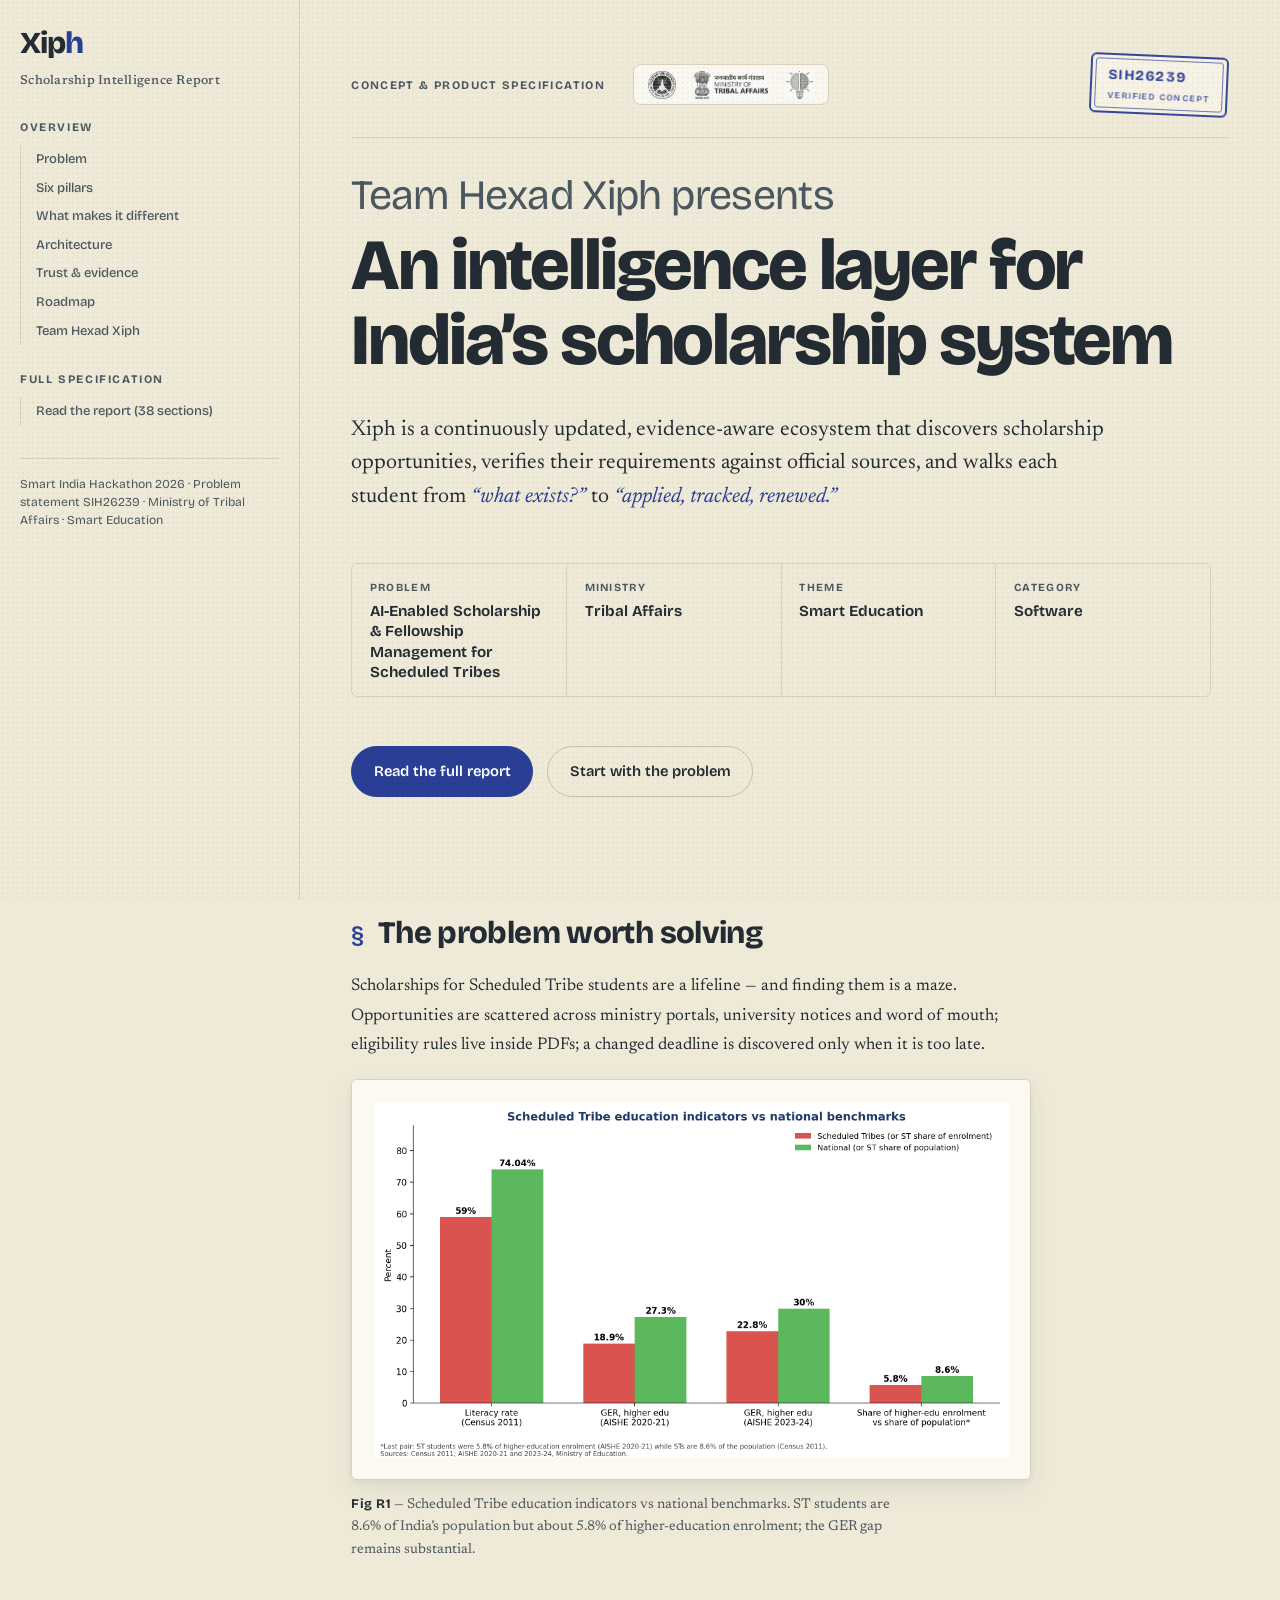
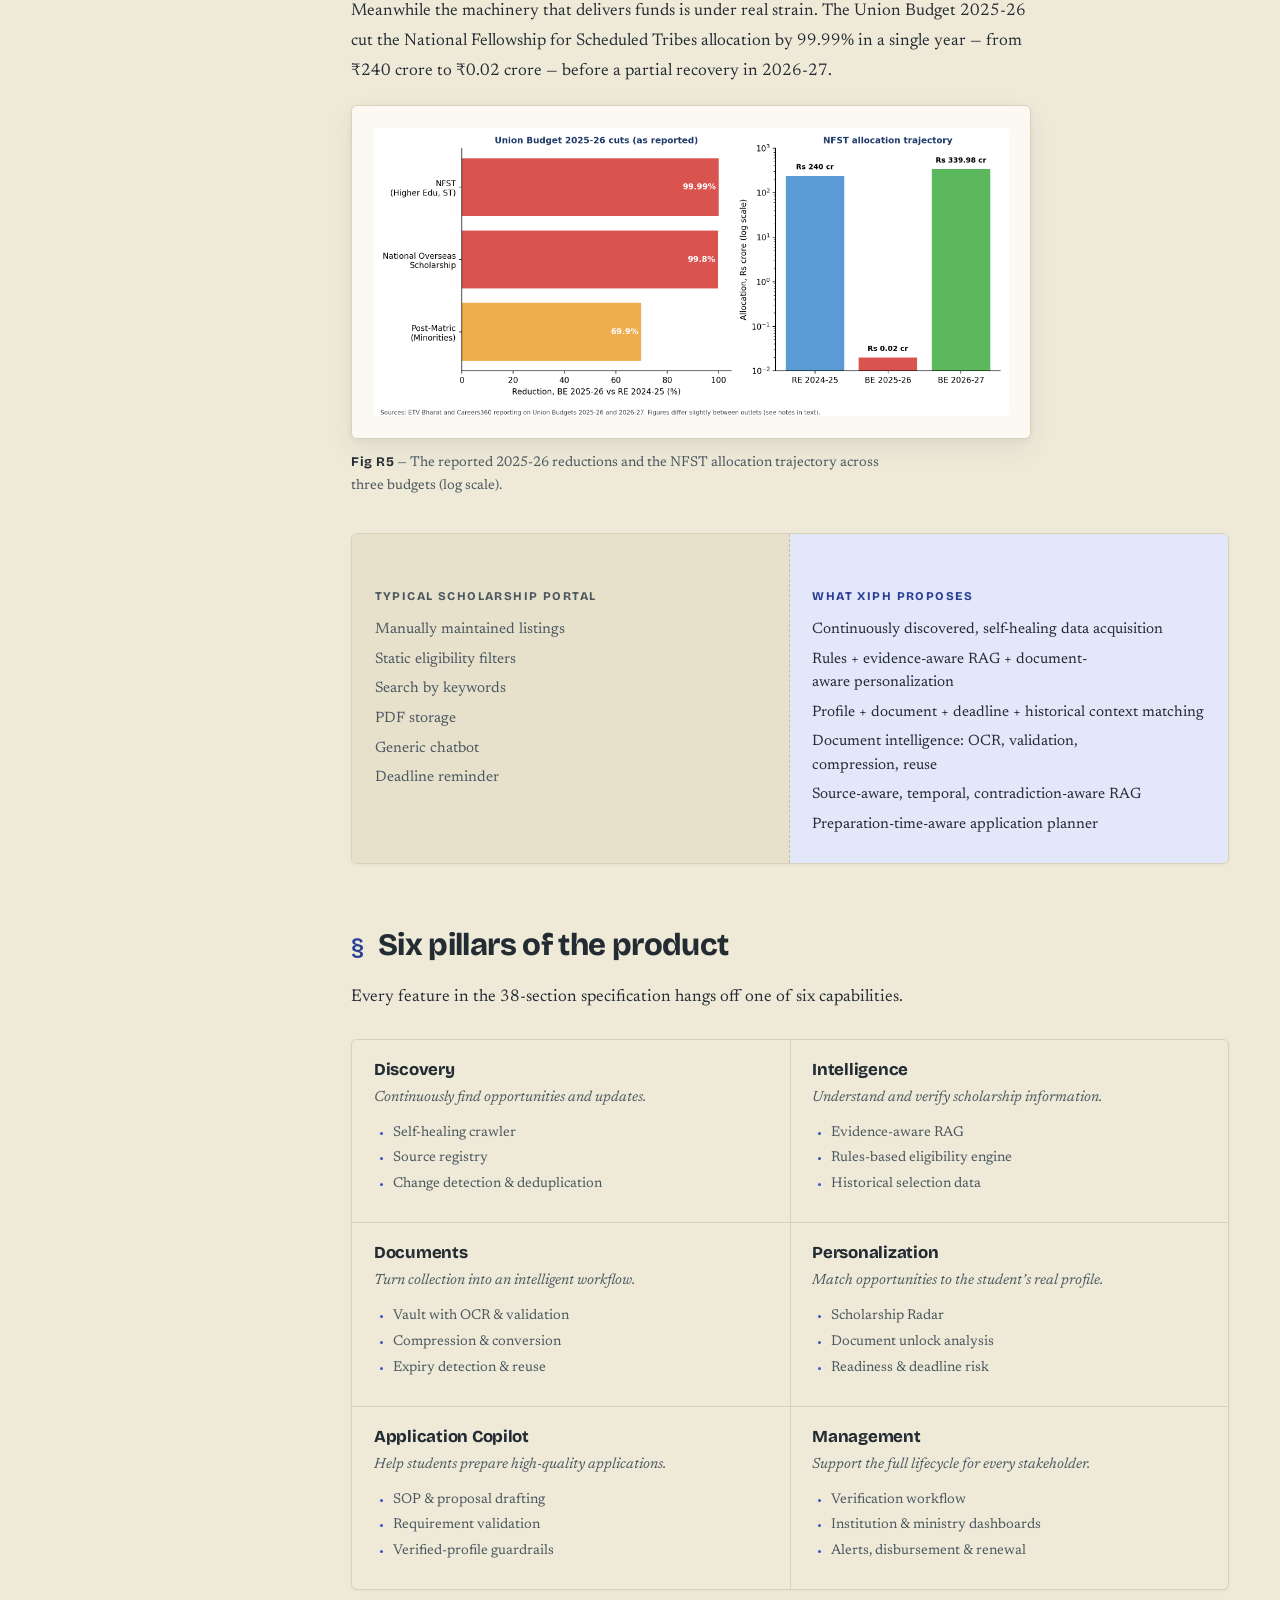
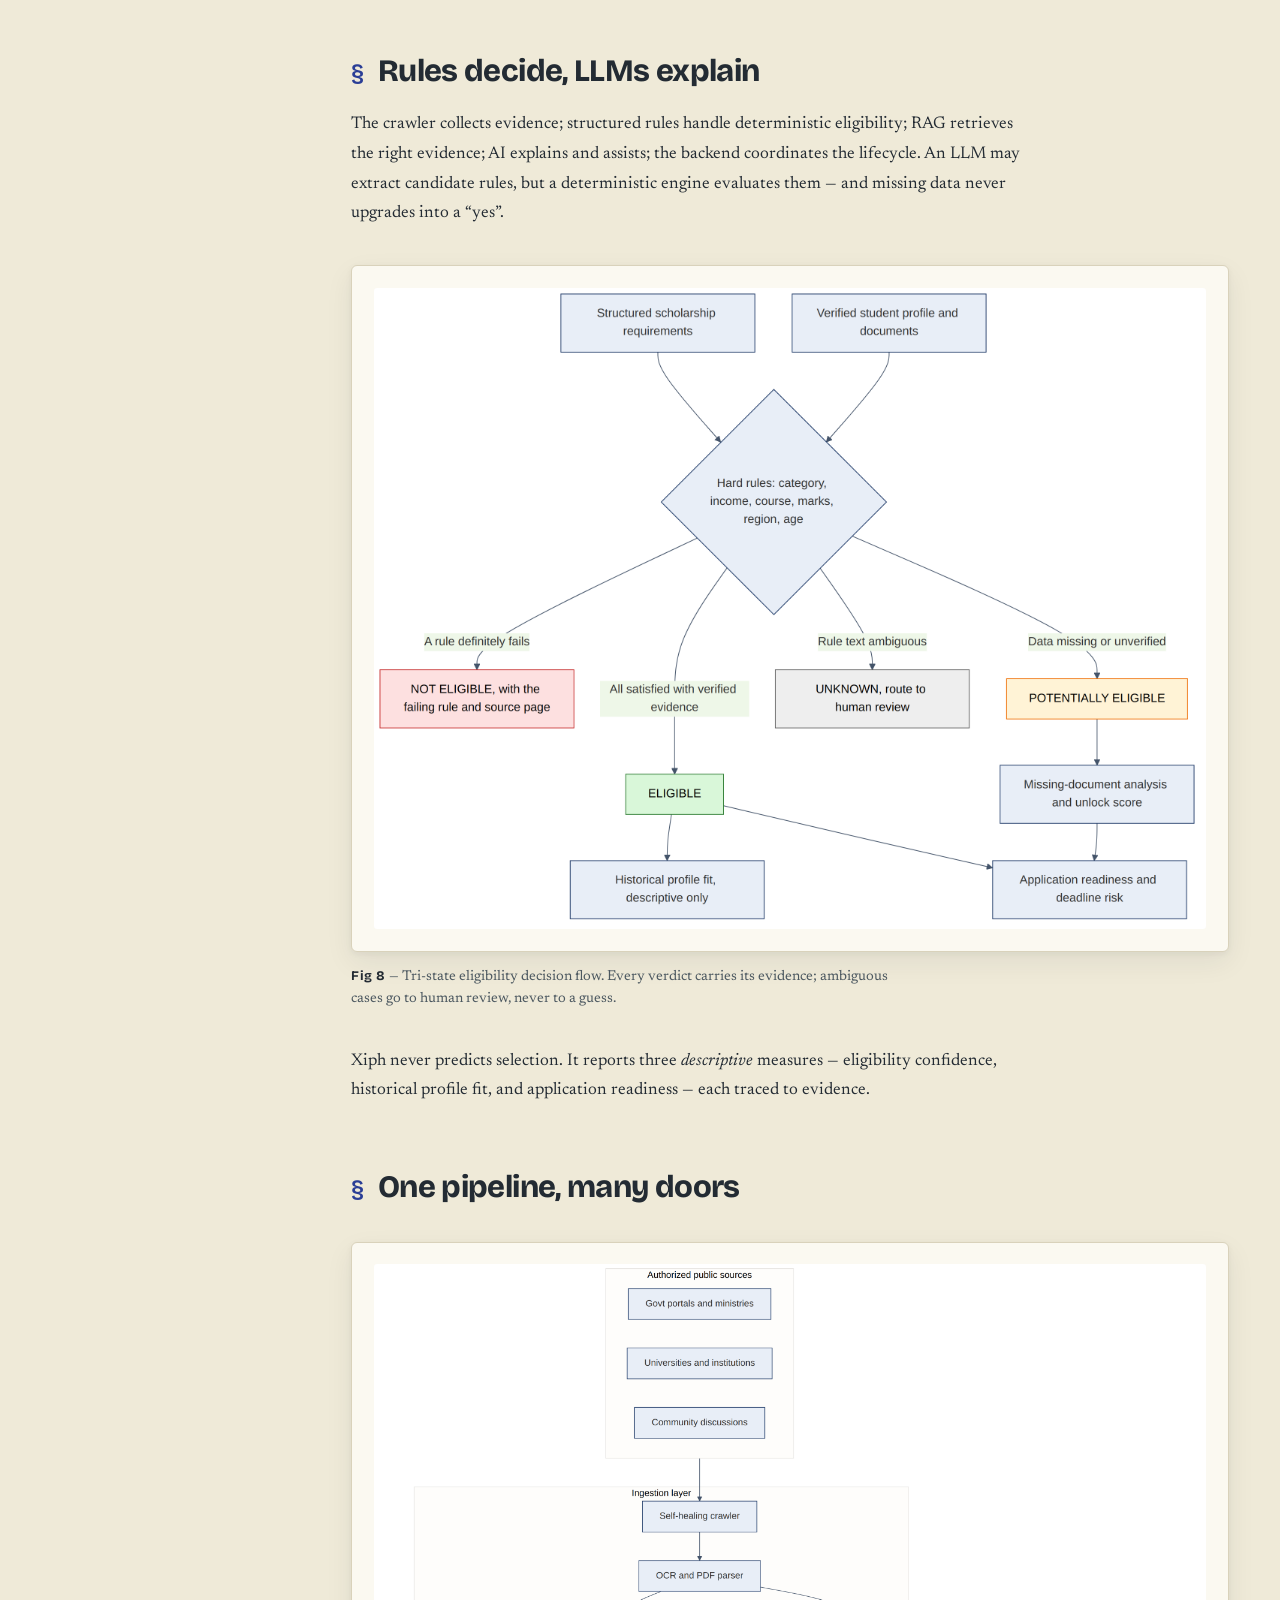
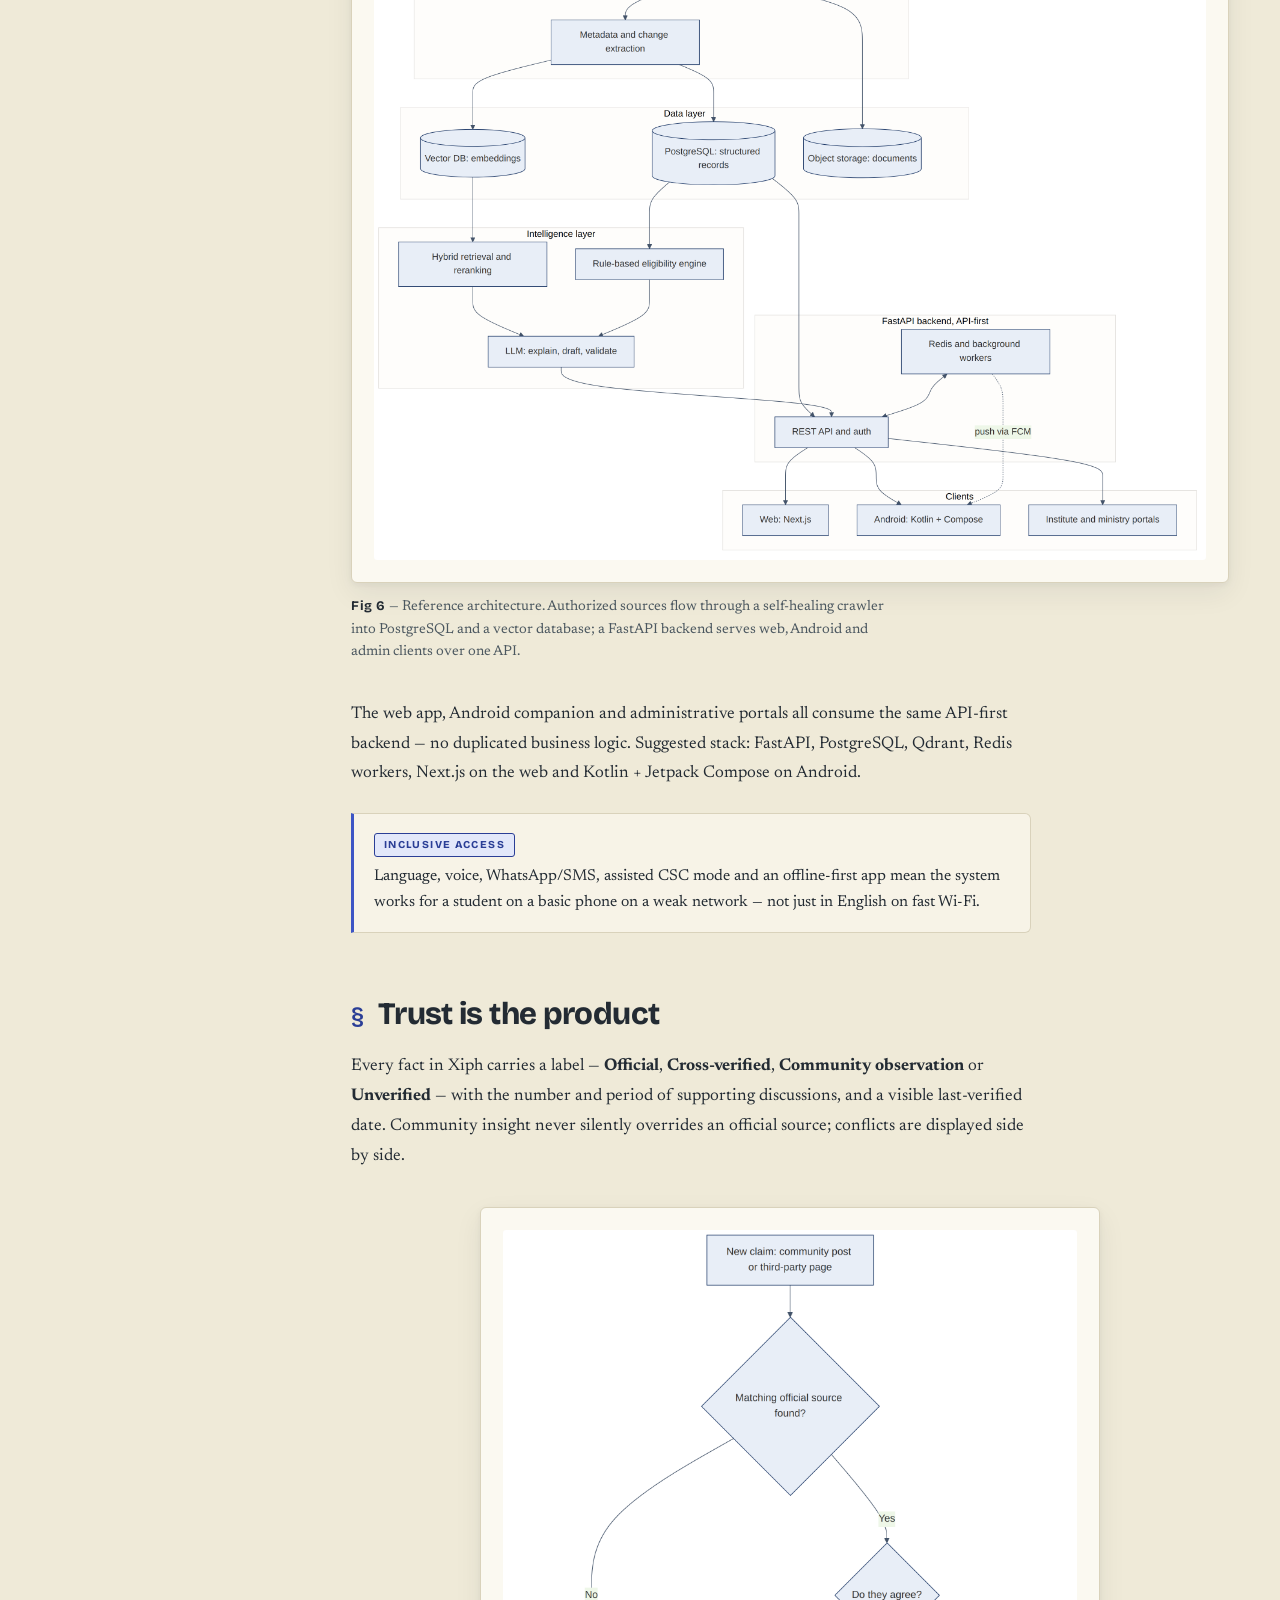
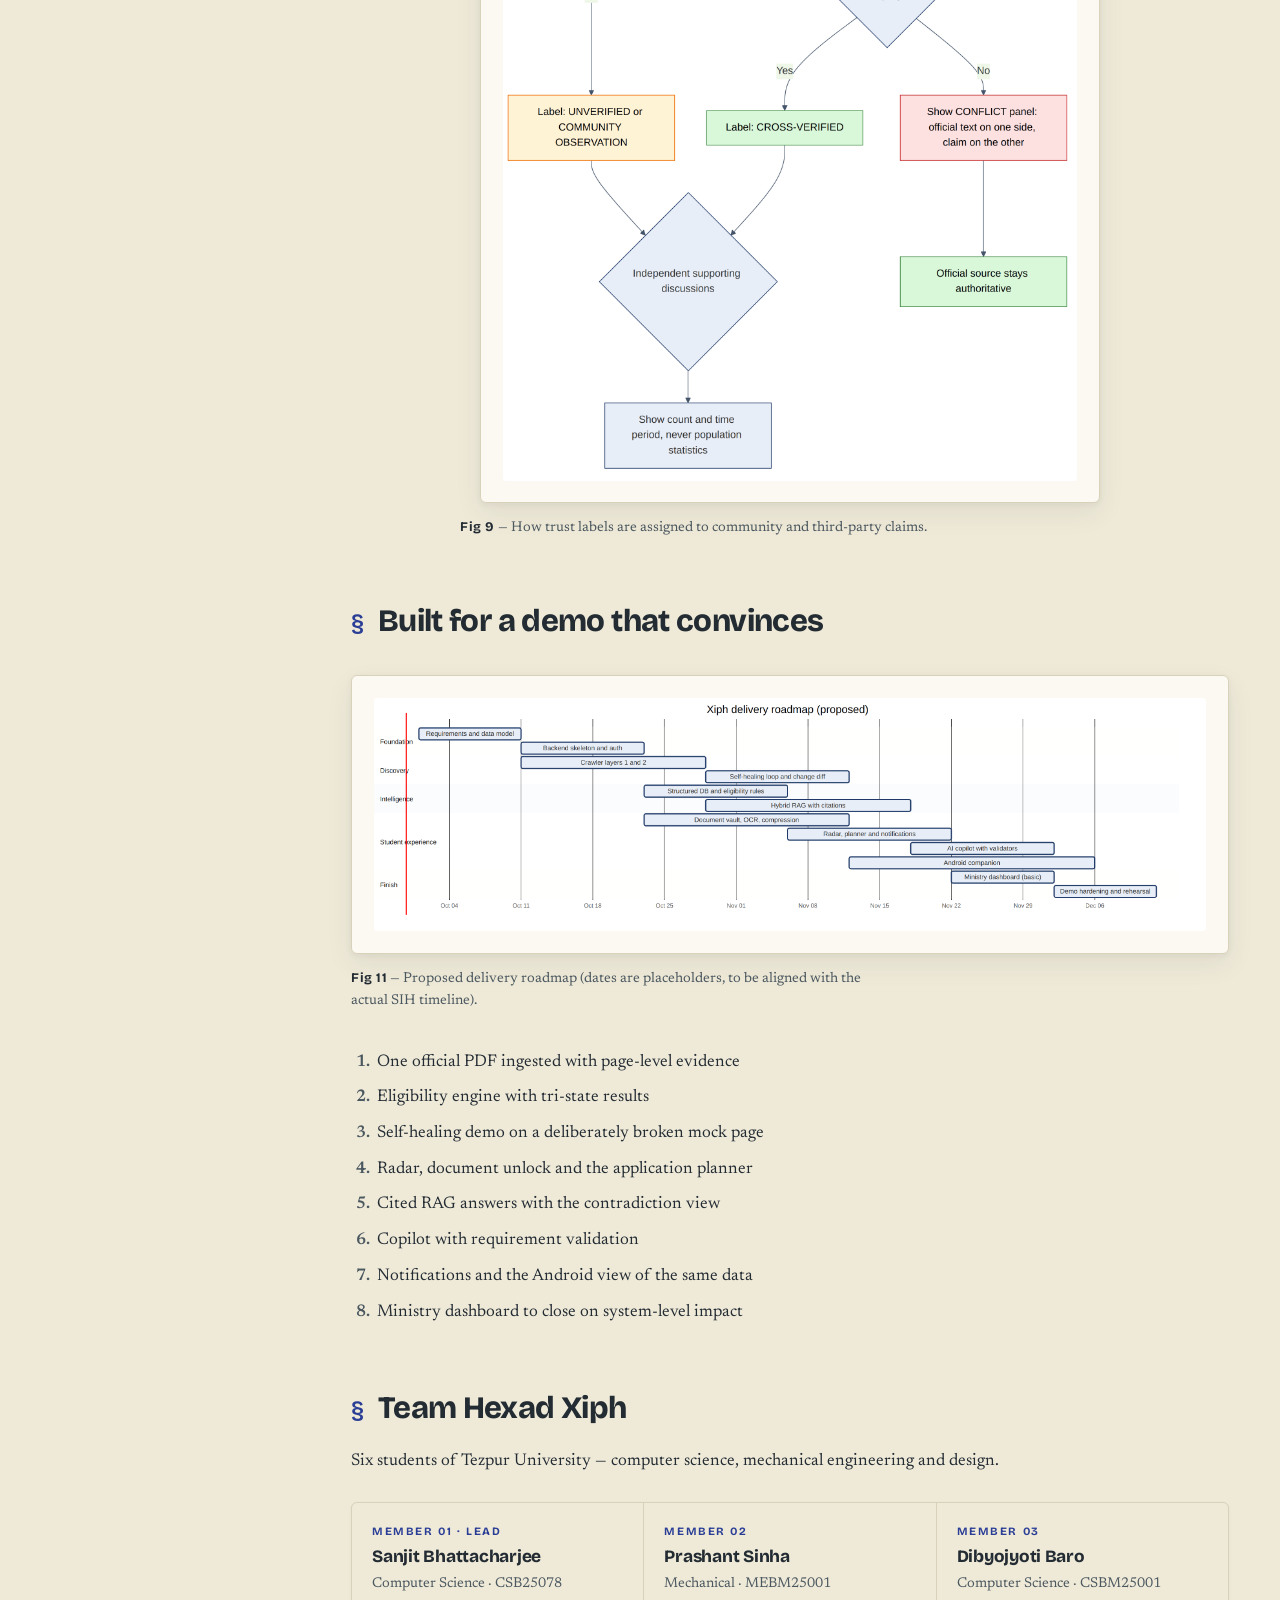
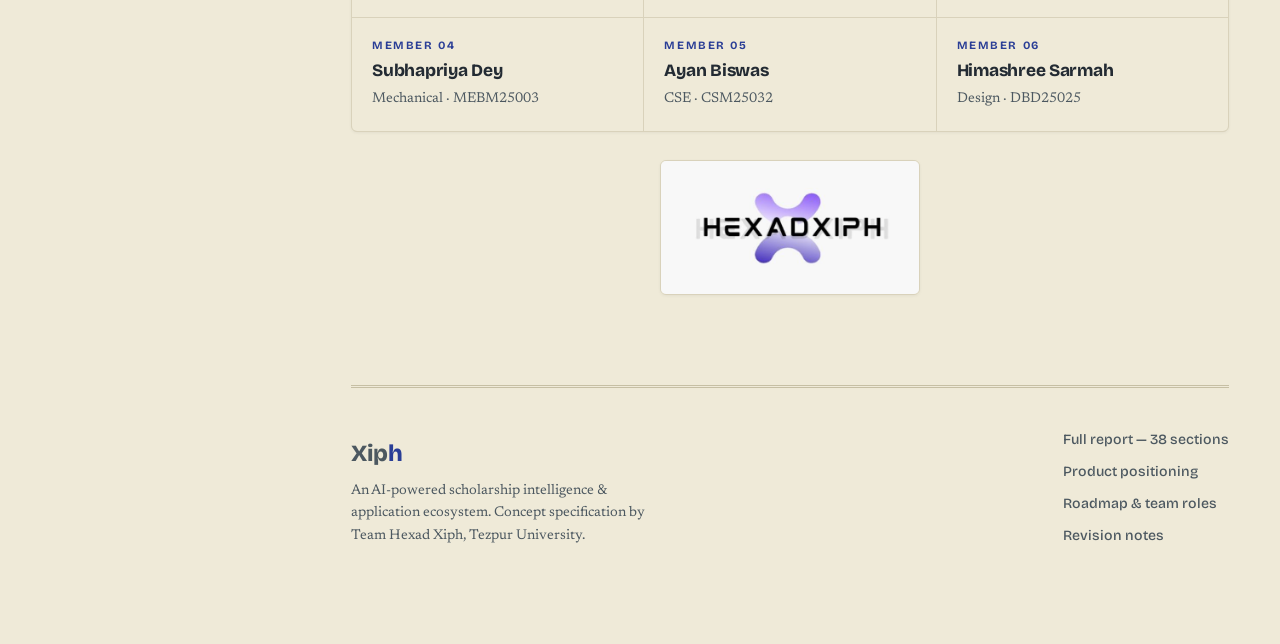
==== commit 87cde97d: "Fix image sizing, alignment, captions and plate containers" ====
--- a/site/index.html
+++ b/site/index.html
@@ -81,12 +81,12 @@
         <div class="prose">
           <p>Scholarships for Scheduled Tribe students are a lifeline — and finding them is a maze. Opportunities are scattered across ministry portals, university notices and word of mouth; eligibility rules live inside PDFs; a changed deadline is discovered only when it is too late.</p>
           <figure>
-            <div class="plate plate--wide"><img src="assets/img/figR1_st_education_comparison.png" alt="Bar chart comparing Scheduled Tribe education indicators against national benchmarks" width="2000" height="1120" loading="lazy"></div>
+            <div class="plate"><img src="assets/img/figR1_st_education_comparison.png" alt="Bar chart comparing Scheduled Tribe education indicators against national benchmarks" width="2000" height="1120" loading="lazy"></div>
             <figcaption><b>Fig R1</b> — Scheduled Tribe education indicators vs national benchmarks. ST students are 8.6% of India’s population but about 5.8% of higher-education enrolment; the GER gap remains substantial.</figcaption>
           </figure>
           <p>Meanwhile the machinery that delivers funds is under real strain. The Union Budget 2025-26 cut the National Fellowship for Scheduled Tribes allocation by 99.99% in a single year — from ₹240&nbsp;crore to ₹0.02&nbsp;crore — before a partial recovery in 2026-27.</p>
           <figure>
-            <div class="plate plate--wide"><img src="assets/img/figR5_budget_cuts_and_recovery.png" alt="Charts showing reported 2025-26 budget reductions and the NFST allocation trajectory across three budgets" width="2200" height="1000" loading="lazy"></div>
+            <div class="plate"><img src="assets/img/figR5_budget_cuts_and_recovery.png" alt="Charts showing reported 2025-26 budget reductions and the NFST allocation trajectory across three budgets" width="2200" height="1000" loading="lazy"></div>
             <figcaption><b>Fig R5</b> — The reported 2025-26 reductions and the NFST allocation trajectory across three budgets (log scale).</figcaption>
           </figure>
         </div>
@@ -146,7 +146,7 @@
       <section id="architecture" class="sec reveal">
         <h2><span class="no">§</span>One pipeline, many doors</h2>
         <figure>
-          <div class="plate plate--wide"><img src="assets/img/fig06_architecture.png" alt="Reference architecture diagram from public sources through ingestion, data, intelligence and API layers to web, Android and admin clients" width="2768" height="2978" loading="lazy"></div>
+          <div class="plate"><img src="assets/img/fig06_architecture.png" alt="Reference architecture diagram from public sources through ingestion, data, intelligence and API layers to web, Android and admin clients" width="2768" height="2978" loading="lazy"></div>
           <figcaption><b>Fig 6</b> — Reference architecture. Authorized sources flow through a self-healing crawler into PostgreSQL and a vector database; a FastAPI backend serves web, Android and admin clients over one API.</figcaption>
         </figure>
         <div class="prose">
@@ -165,7 +165,7 @@
           <p>Every fact in Xiph carries a label — <strong>Official</strong>, <strong>Cross-verified</strong>, <strong>Community observation</strong> or <strong>Unverified</strong> — with the number and period of supporting discussions, and a visible last-verified date. Community insight never silently overrides an official source; conflicts are displayed side by side.</p>
         </div>
         <figure>
-          <div class="plate plate--slim"><img src="assets/img/fig09_trust_labels.png" alt="Decision flow showing how trust labels are assigned to community and third-party claims" width="1778" height="2632" loading="lazy"></div>
+          <div class="plate plate--medium"><img src="assets/img/fig09_trust_labels.png" alt="Decision flow showing how trust labels are assigned to community and third-party claims" width="1778" height="2632" loading="lazy"></div>
           <figcaption><b>Fig 9</b> — How trust labels are assigned to community and third-party claims.</figcaption>
         </figure>
       </section>
@@ -174,7 +174,7 @@
       <section id="roadmap" class="sec reveal">
         <h2><span class="no">§</span>Built for a demo that convinces</h2>
         <figure>
-          <div class="plate plate--wide"><img src="assets/img/fig11_roadmap.png" alt="Gantt-style delivery roadmap chart" width="2768" height="776" loading="lazy"></div>
+          <div class="plate"><img src="assets/img/fig11_roadmap.png" alt="Gantt-style delivery roadmap chart" width="2768" height="776" loading="lazy"></div>
           <figcaption><b>Fig 11</b> — Proposed delivery roadmap (dates are placeholders, to be aligned with the actual SIH timeline).</figcaption>
         </figure>
         <div class="prose">
@@ -203,9 +203,9 @@
           <div class="member"><span class="role-no">Member 05</span><h3>Ayan Biswas</h3><p>CSE · CSM25032</p></div>
           <div class="member"><span class="role-no">Member 06</span><h3>Himashree Sarmah</h3><p>Design · DBD25025</p></div>
         </div>
-        <figure>
-          <div class="plate plate--slim"><img src="assets/logos/hexad_xiph.jpg" alt="Hexad Xiph team logo" width="605" height="312" loading="lazy"></div>
-        </figure>
+        <div class="team-logo-wrap">
+          <img src="assets/logos/hexad_xiph.jpg" alt="Hexad Xiph team logo" width="605" height="312" loading="lazy">
+        </div>
       </section>
 
       <footer class="footer">
--- a/site/style.css
+++ b/site/style.css
@@ -404,15 +404,20 @@
 .hero-logos {
   display: flex;
   align-items: center;
-  gap: 1.25rem;
+  gap: 1.15rem;
+  background: rgba(255, 255, 255, 0.6);
+  padding: 0.35rem 0.85rem;
+  border-radius: 8px;
+  border: 1px solid var(--rule);
 }
 
 .hero-logos img {
-  height: 32px;
+  height: 28px;
+  max-width: 110px;
   width: auto;
   object-fit: contain;
   filter: grayscale(1) contrast(0.95);
-  opacity: 0.8;
+  opacity: 0.85;
   transition: opacity 160ms var(--ease), filter 160ms var(--ease);
 }
 .hero-logos img:hover {
@@ -421,8 +426,12 @@
 }
 
 @media (prefers-color-scheme: dark) {
+  .hero-logos {
+    background: rgba(30, 36, 43, 0.85);
+    border-color: var(--rule-2);
+  }
   .hero-logos img {
-    filter: brightness(0.9) contrast(1.1) grayscale(0.85);
+    filter: brightness(0.95) contrast(1.05) grayscale(0.7);
   }
   .hero-logos img:hover {
     filter: brightness(1) grayscale(0);
@@ -795,40 +804,63 @@
 /* ---------- Figures & Plates ---------- */
 
 figure {
-  margin: 2rem 0;
+  margin: 2.25rem 0;
+  display: flex;
+  flex-direction: column;
 }
 
 .plate {
   background: var(--plate-bg);
   border: 1px solid var(--rule);
-  padding: clamp(0.75rem, 1.8vw, 1.25rem);
+  padding: clamp(0.75rem, 1.8vw, 1.35rem);
   box-shadow: var(--shadow);
   border-radius: 6px;
   overflow: hidden;
+  display: flex;
+  justify-content: center;
+  align-items: center;
+  width: 100%;
 }
 
 .plate img {
   width: 100%;
+  max-width: 100%;
   height: auto;
+  display: block;
+  object-fit: contain;
   border-radius: 3px;
+  margin-inline: auto;
 }
 
 .plate--slim {
-  max-width: 360px;
+  max-width: 420px;
   margin-inline: auto;
 }
 
+.plate--medium {
+  max-width: 620px;
+  margin-inline: auto;
+}
+
 .plate--wide {
-  width: calc(100% + (var(--content-px) * 2));
-  margin-inline: calc(var(--content-px) * -1);
-  max-width: none;
-}
-
-@media (max-width: 768px) {
-  .plate--wide {
-    width: 100%;
-    margin-inline: 0;
-  }
+  width: 100%;
+  max-width: 100%;
+}
+
+figure:has(.plate--slim),
+figure.figure--slim {
+  max-width: 440px;
+  margin-inline: auto;
+}
+figure:has(.plate--slim) figcaption,
+figure.figure--slim figcaption {
+  text-align: center;
+}
+
+figure:has(.plate--medium),
+figure.figure--medium {
+  max-width: 660px;
+  margin-inline: auto;
 }
 
 figcaption {
@@ -836,6 +868,7 @@
   font-size: 0.88rem;
   color: var(--ink-2);
   line-height: 1.6;
+  max-width: var(--measure);
 }
 
 figcaption b {
@@ -851,6 +884,19 @@
 }
 figcaption .fx--new {
   color: var(--ball-deep);
+}
+
+.team-logo-wrap {
+  margin-top: 1.75rem;
+  display: flex;
+  justify-content: center;
+}
+.team-logo-wrap img {
+  max-width: 260px;
+  height: auto;
+  border: 1px solid var(--rule);
+  border-radius: 6px;
+  box-shadow: var(--shadow-sm);
 }
 
 /* ---------- Code Snippets ---------- */
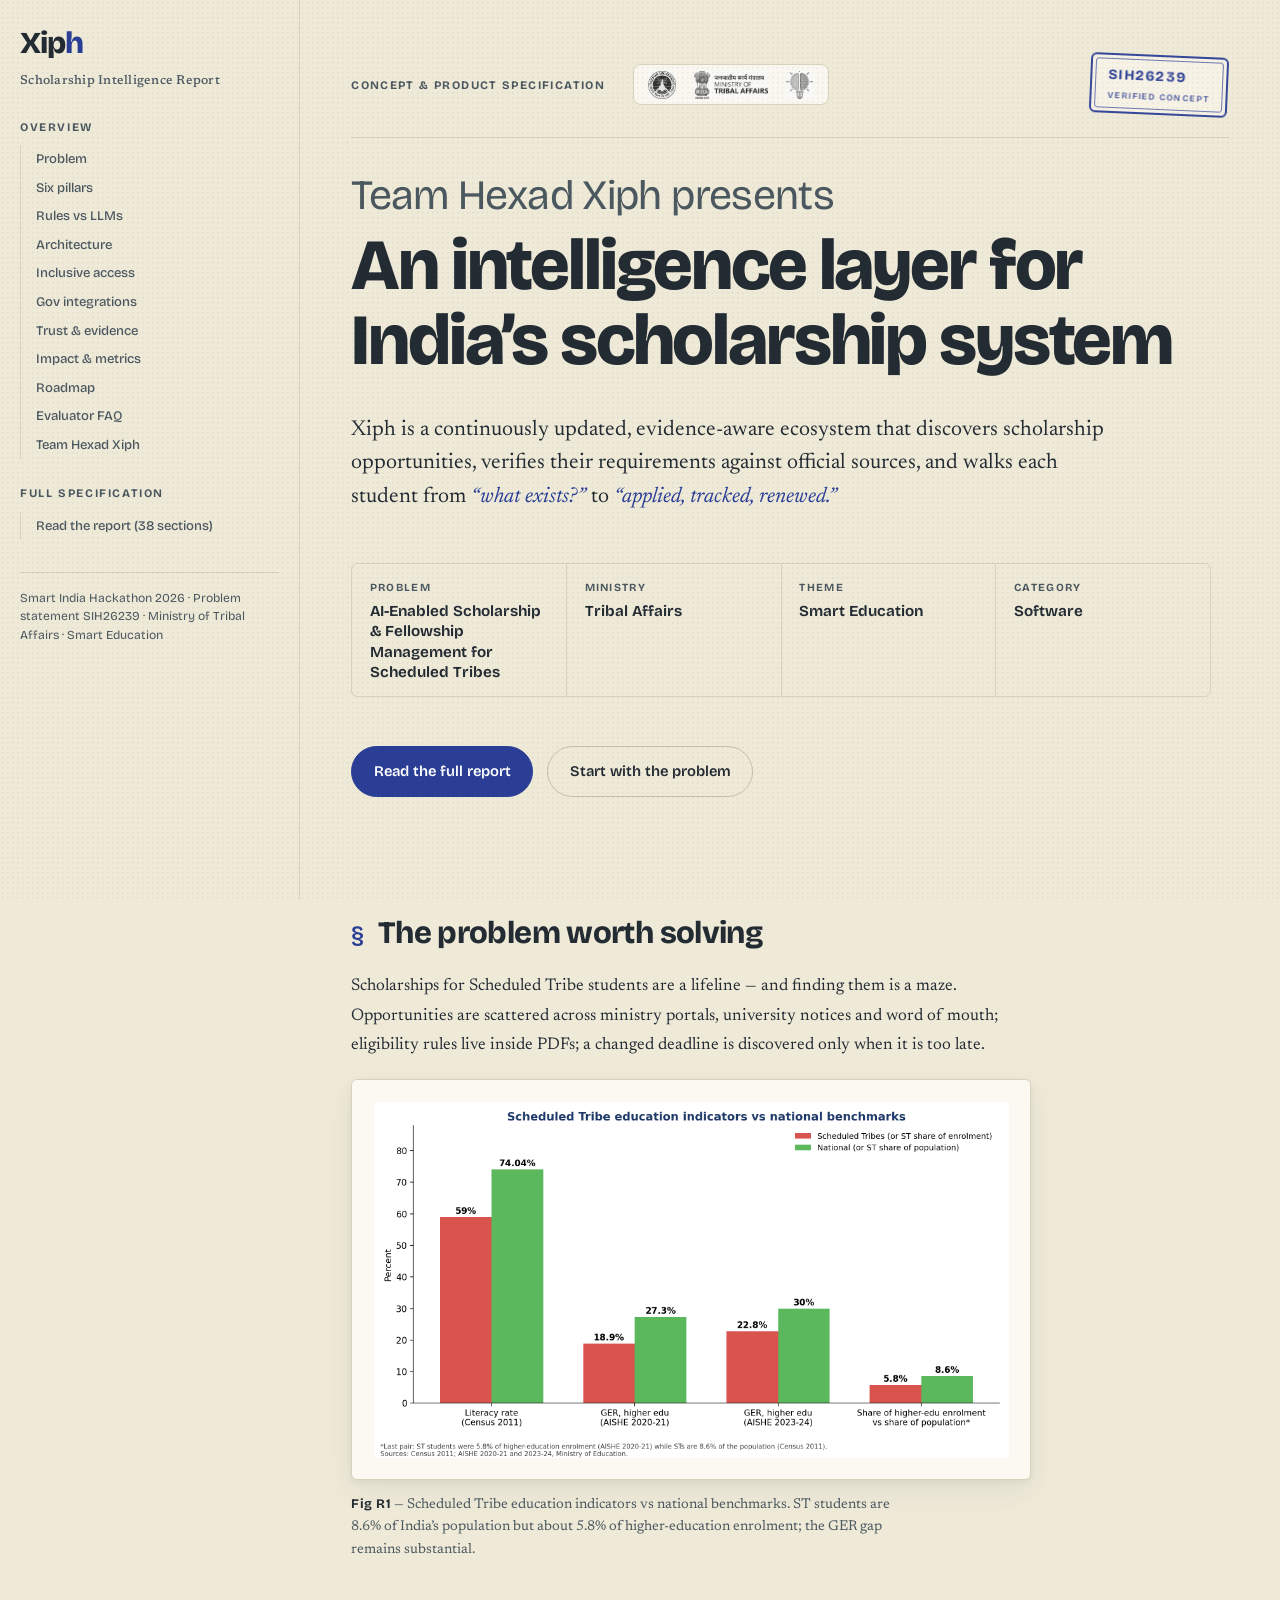
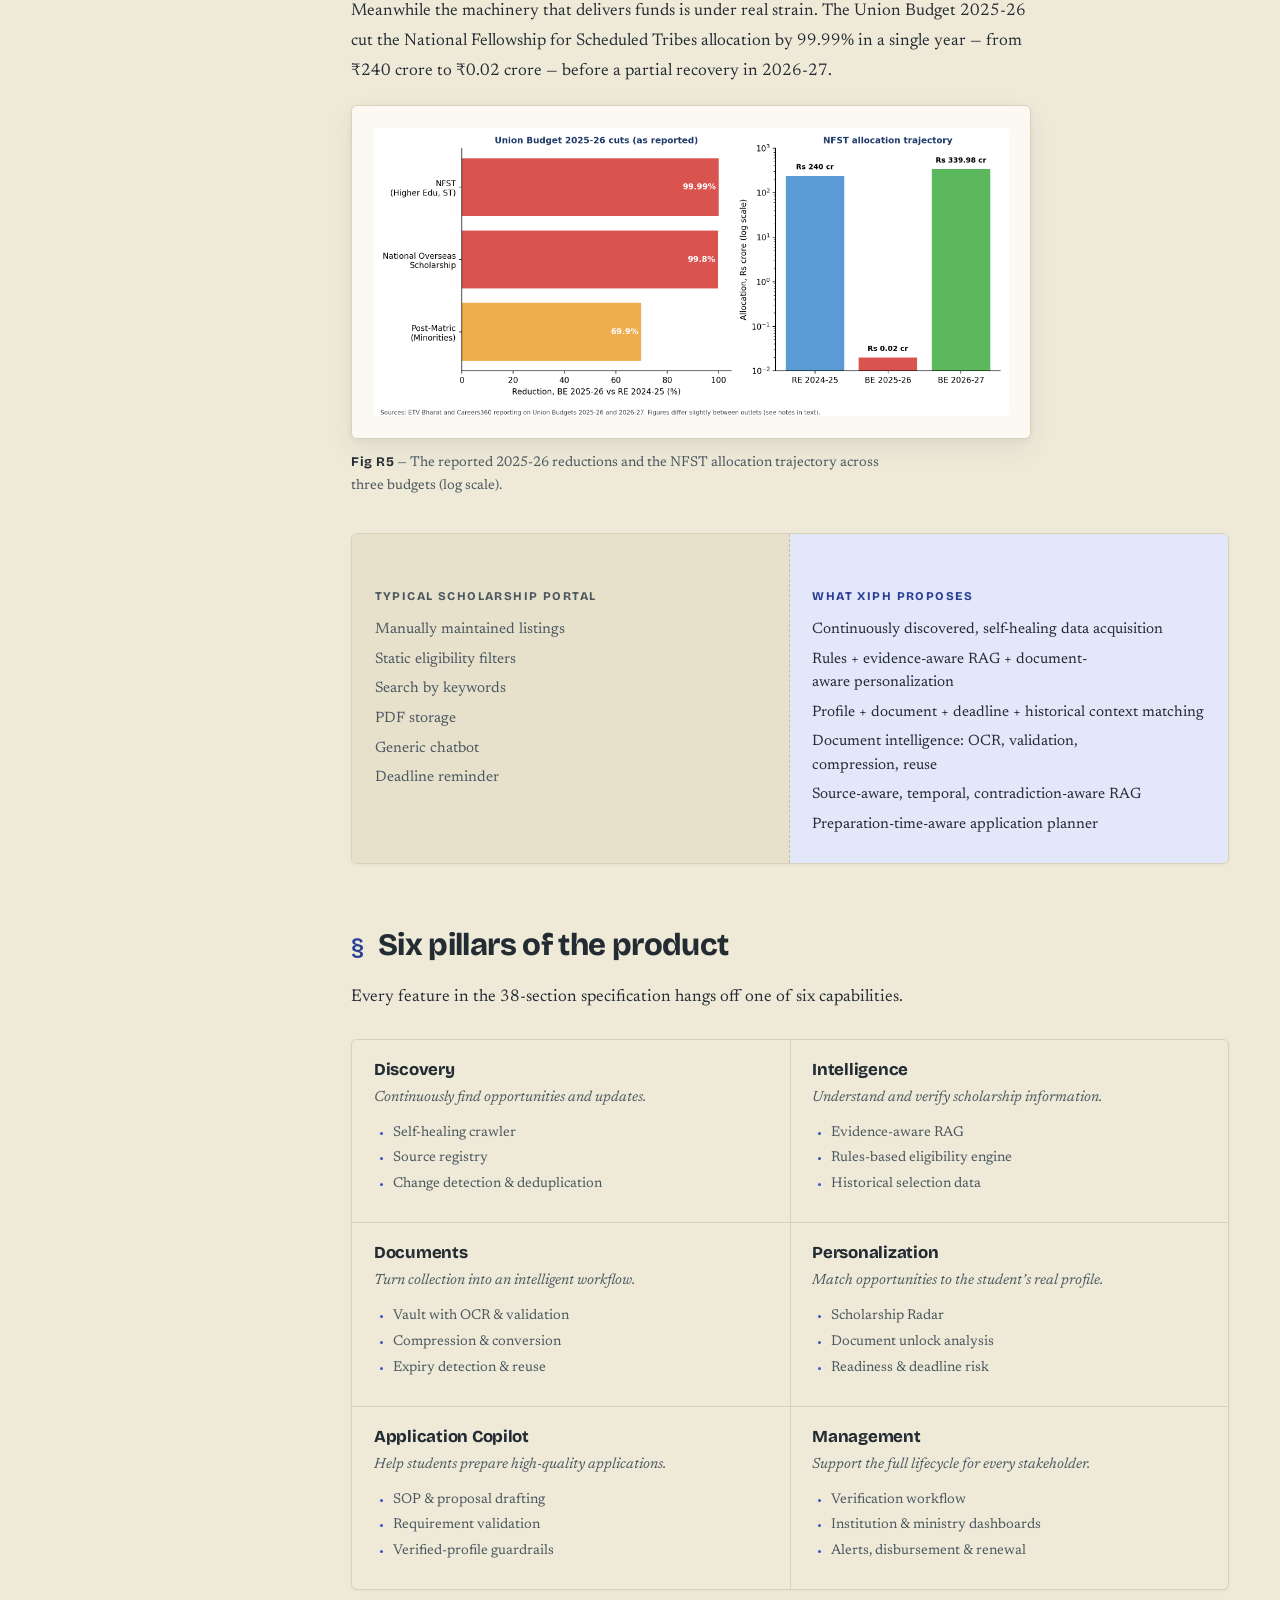
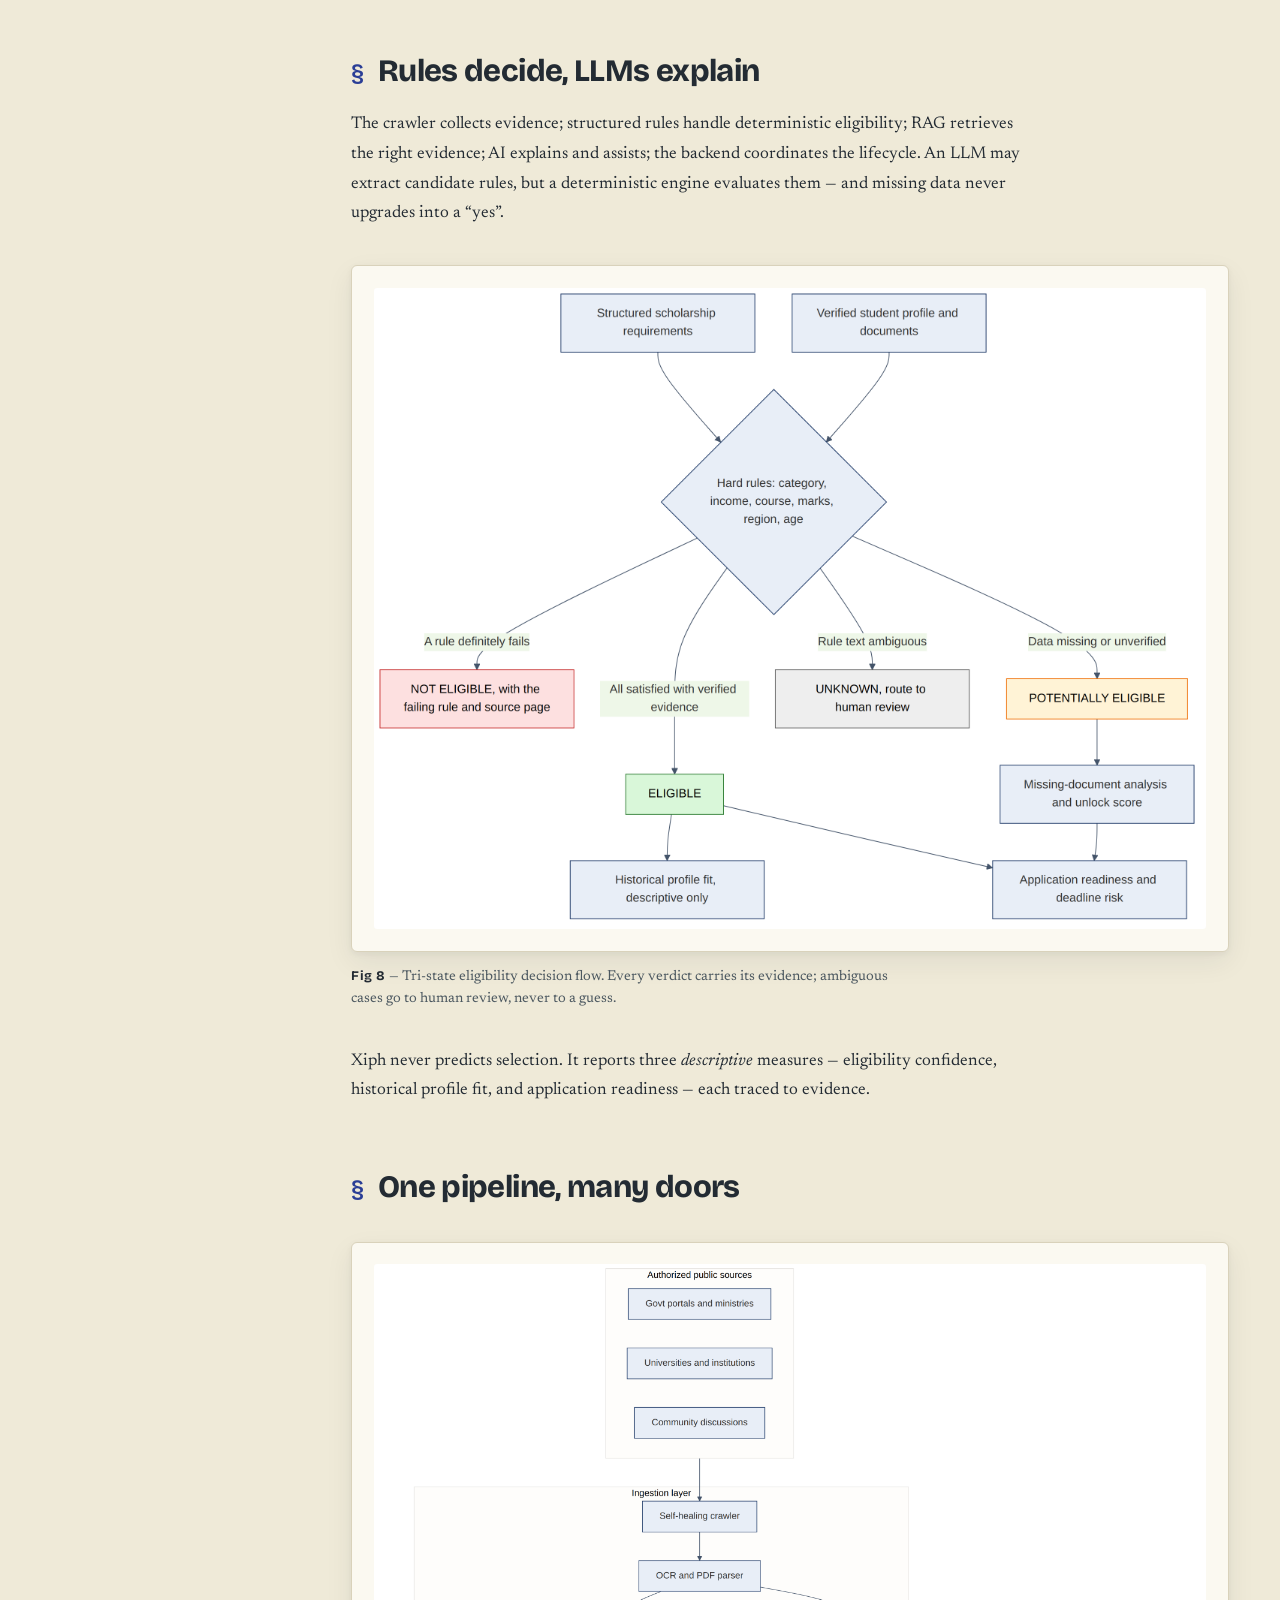
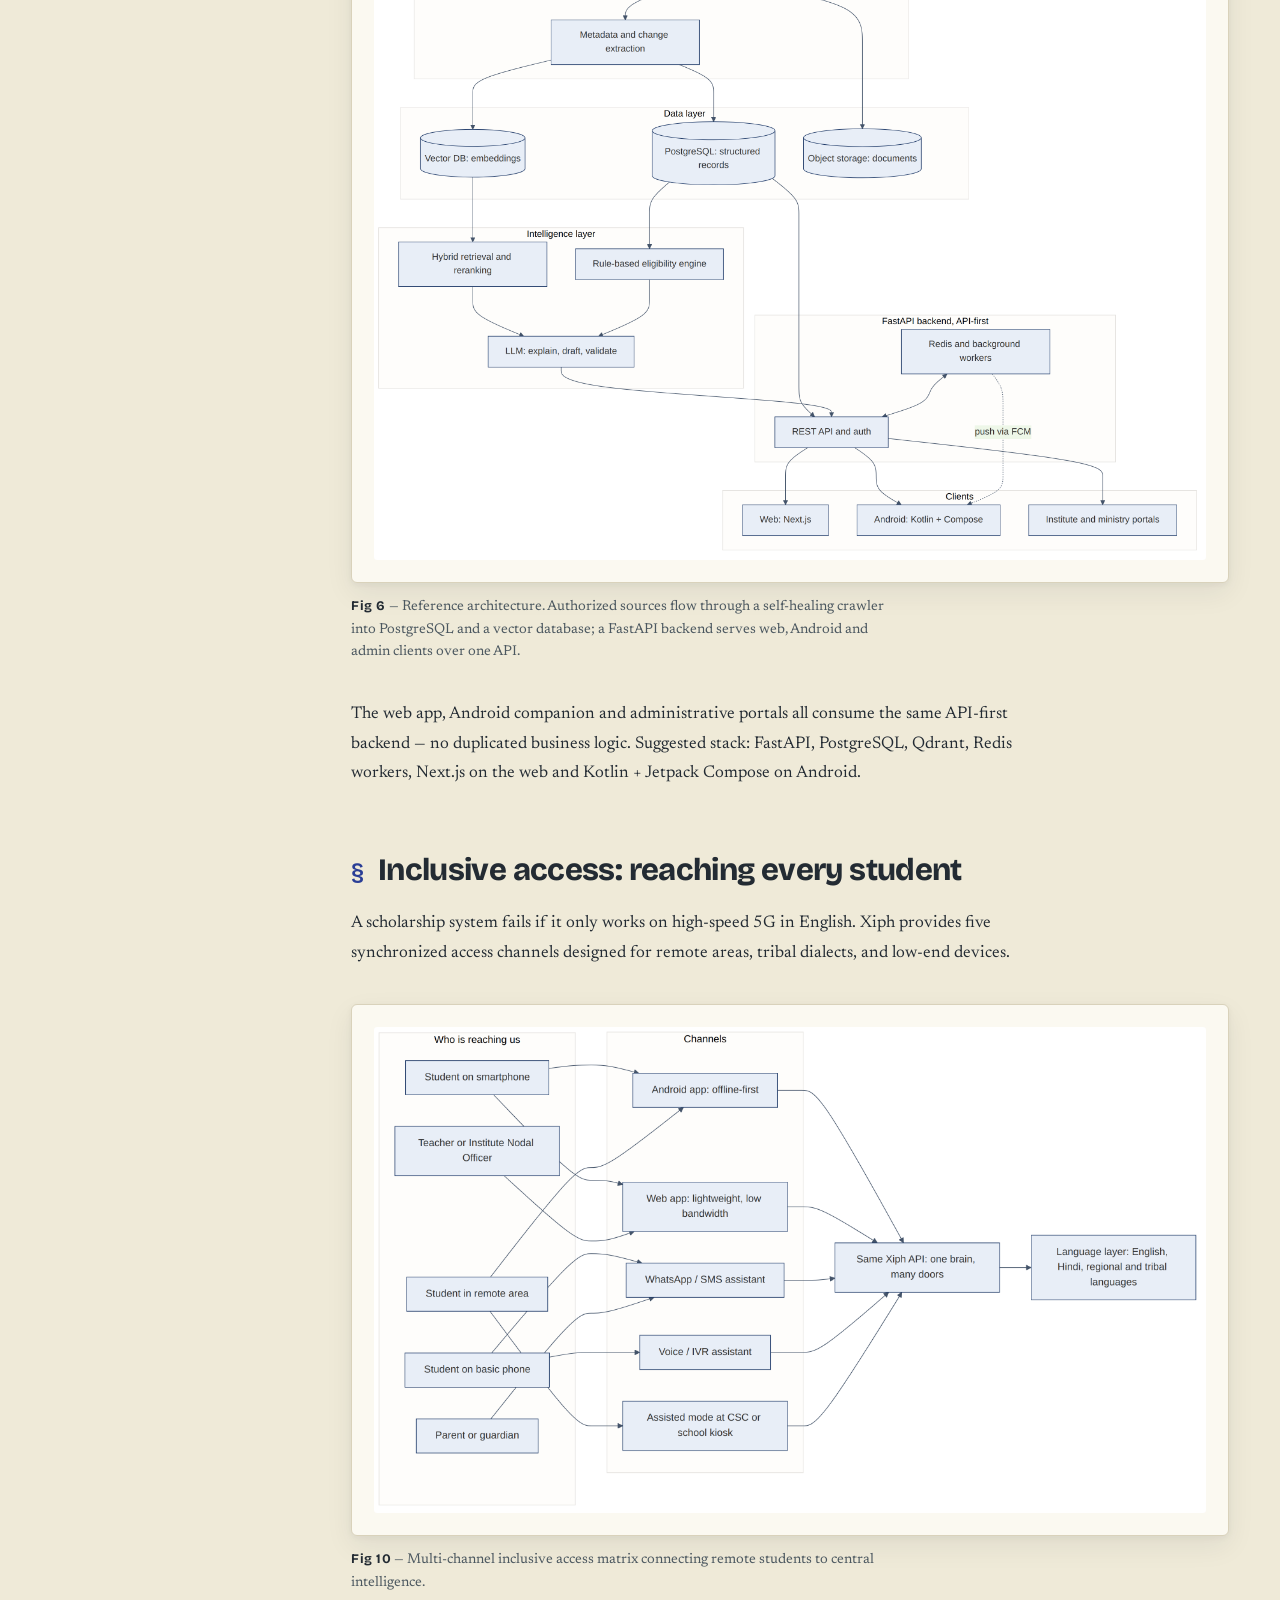
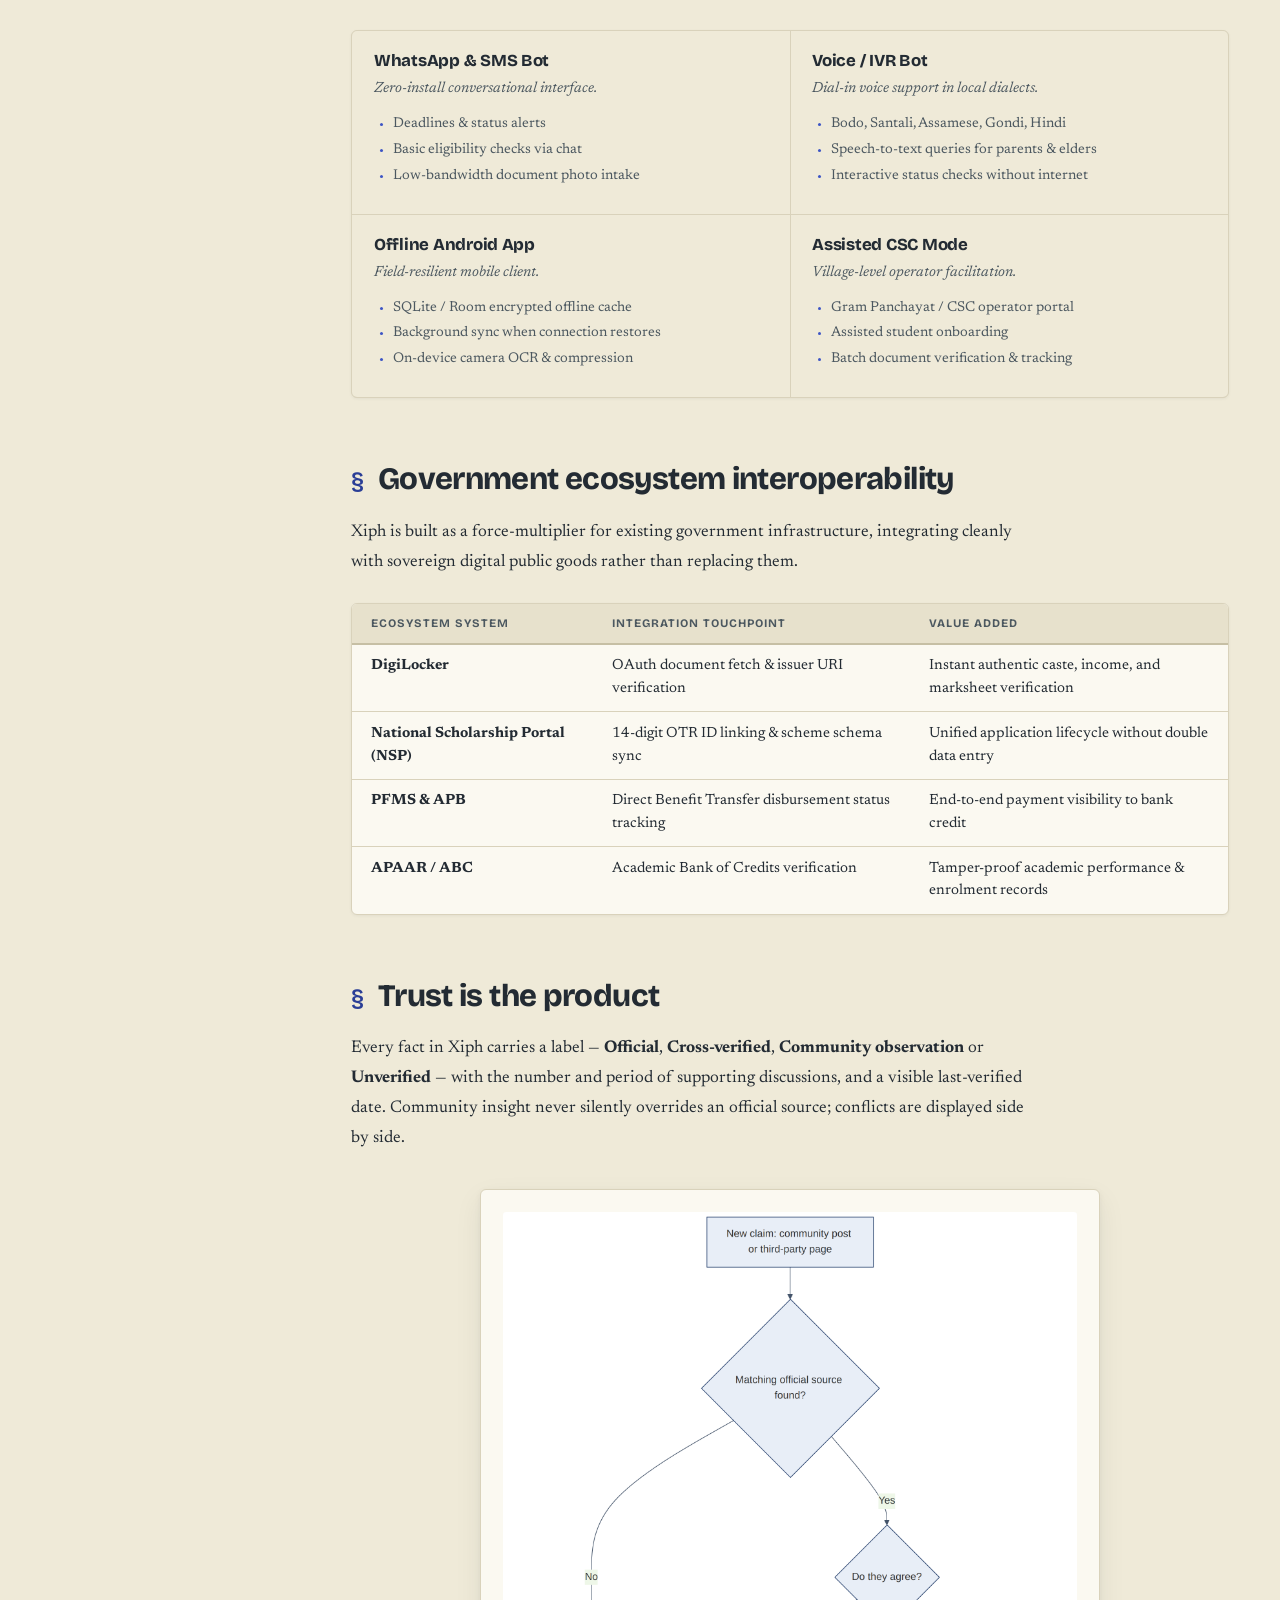
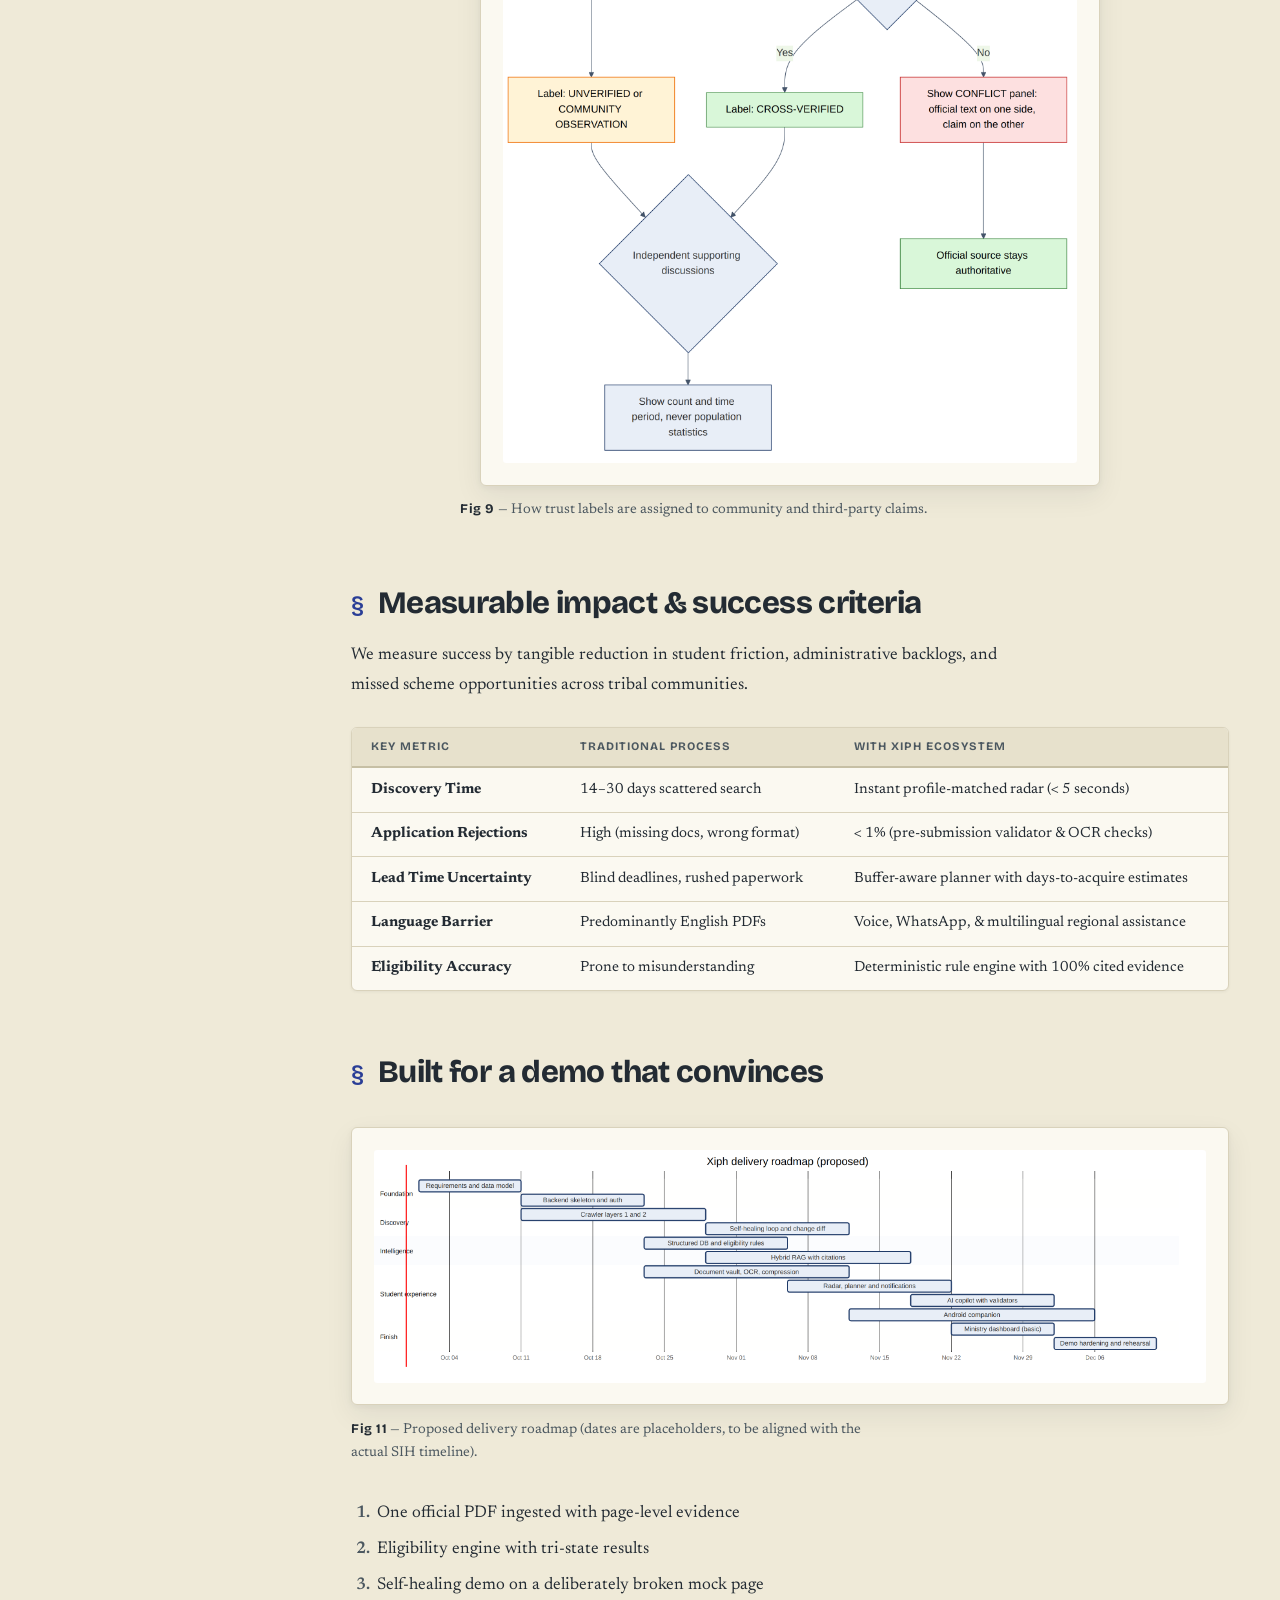
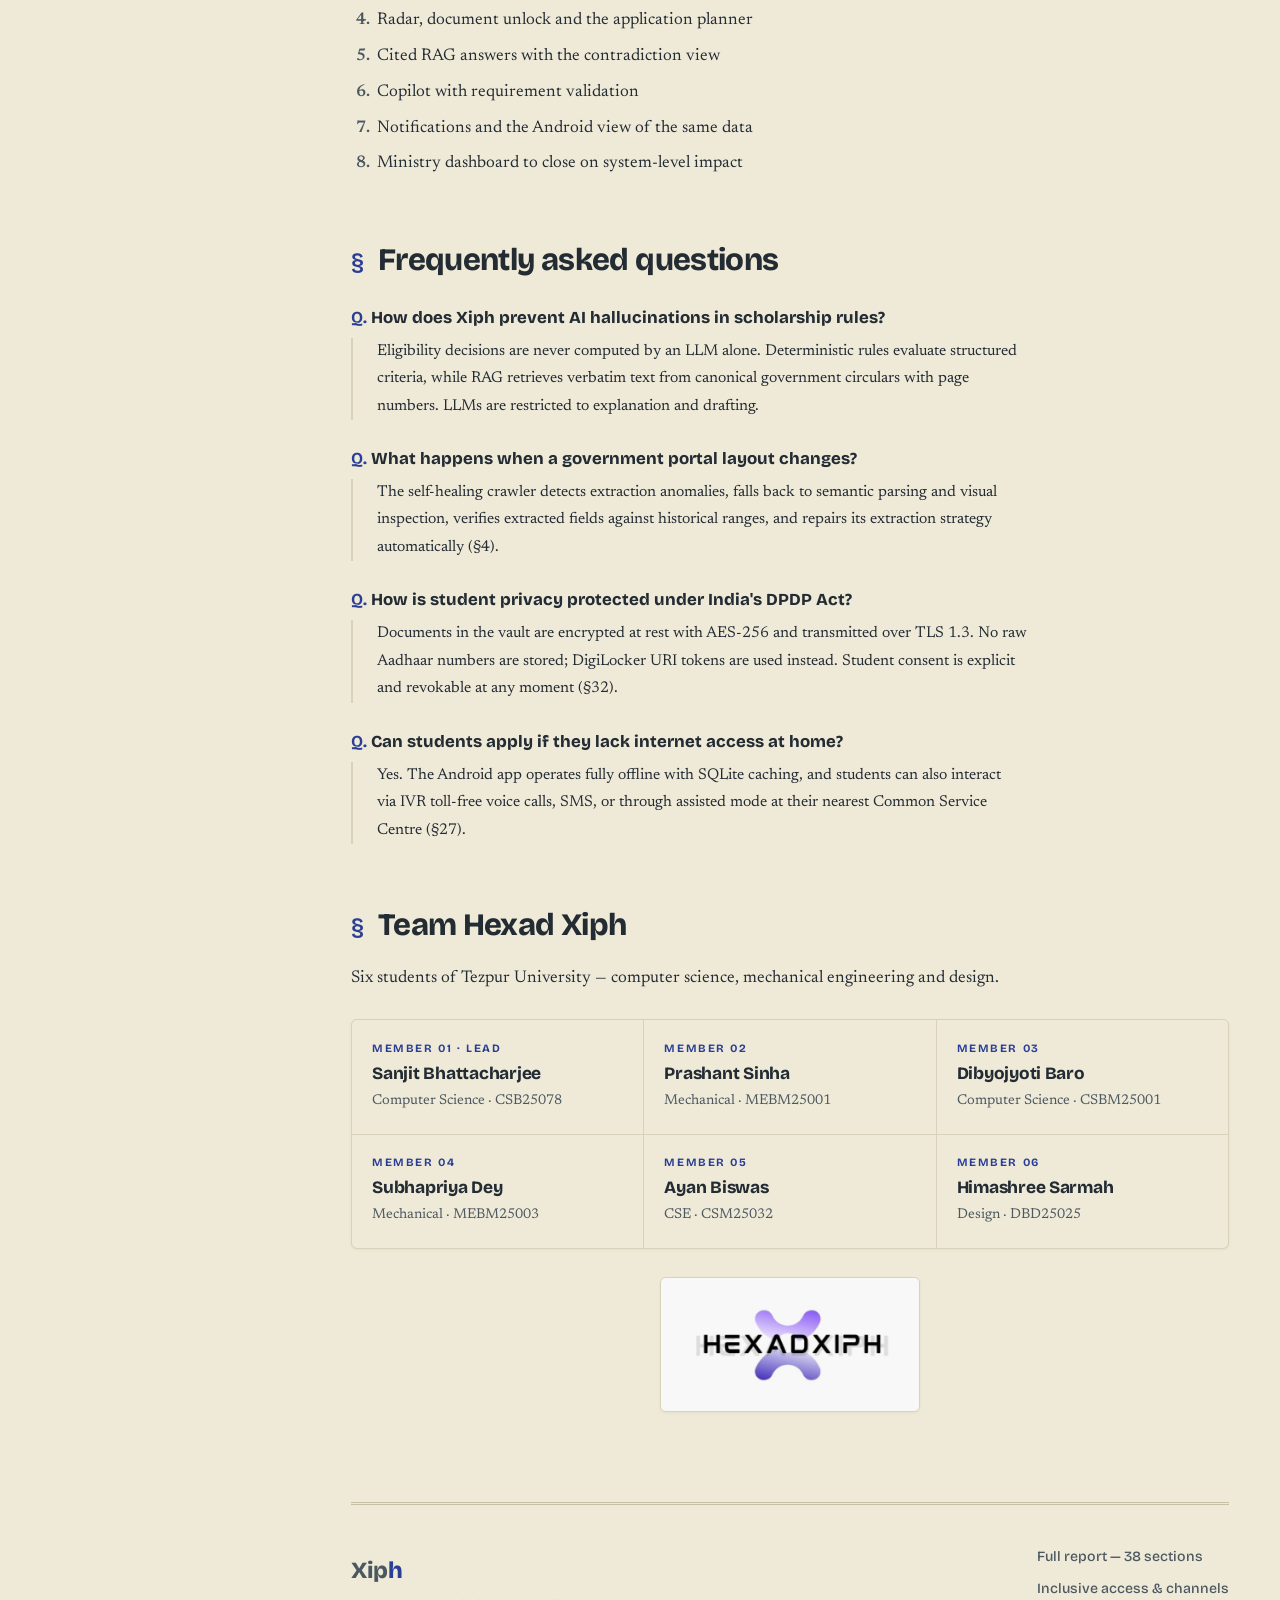
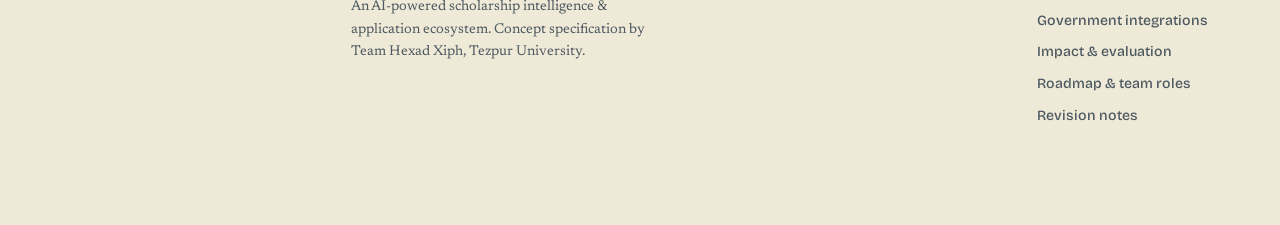
==== commit e33322bd: "Add missing sections: Inclusive Access Channels, Government Integrations, Impact Metrics, and Evalua" ====
--- a/site/index.html
+++ b/site/index.html
@@ -28,10 +28,14 @@
         <ol>
           <li><a href="#problem" data-spy>Problem</a></li>
           <li><a href="#pillars" data-spy>Six pillars</a></li>
-          <li><a href="#difference" data-spy>What makes it different</a></li>
+          <li><a href="#difference" data-spy>Rules vs LLMs</a></li>
           <li><a href="#architecture" data-spy>Architecture</a></li>
+          <li><a href="#channels" data-spy>Inclusive access</a></li>
+          <li><a href="#integrations" data-spy>Gov integrations</a></li>
           <li><a href="#evidence" data-spy>Trust &amp; evidence</a></li>
+          <li><a href="#impact" data-spy>Impact &amp; metrics</a></li>
           <li><a href="#roadmap" data-spy>Roadmap</a></li>
+          <li><a href="#faq" data-spy>Evaluator FAQ</a></li>
           <li><a href="#team" data-spy>Team Hexad Xiph</a></li>
         </ol>
         <p class="toc-h">Full specification</p>
@@ -151,11 +155,74 @@
         </figure>
         <div class="prose">
           <p>The web app, Android companion and administrative portals all consume the same API-first backend — no duplicated business logic. Suggested stack: FastAPI, PostgreSQL, Qdrant, Redis workers, Next.js on the web and Kotlin + Jetpack Compose on Android.</p>
-          <div class="callout callout--added">
-            <span class="tag">Inclusive access</span>
-            <p>Language, voice, WhatsApp/SMS, assisted CSC mode and an offline-first app mean the system works for a student on a basic phone on a weak network — not just in English on fast Wi-Fi.</p>
-          </div>
-        </div>
+        </div>
+      </section>
+
+      <!-- ==================== CHANNELS ==================== -->
+      <section id="channels" class="sec reveal">
+        <h2><span class="no">§</span>Inclusive access: reaching every student</h2>
+        <div class="prose">
+          <p>A scholarship system fails if it only works on high-speed 5G in English. Xiph provides five synchronized access channels designed for remote areas, tribal dialects, and low-end devices.</p>
+        </div>
+        <figure>
+          <div class="plate"><img src="assets/img/fig10_access_channels.png" alt="Diagram showing the five access channels: Android companion, web app, WhatsApp chatbot, voice IVR, and CSC assisted mode" width="2612" height="1526" loading="lazy"></div>
+          <figcaption><b>Fig 10</b> — Multi-channel inclusive access matrix connecting remote students to central intelligence.</figcaption>
+        </figure>
+        <div class="pillars">
+          <div class="pillar">
+            <h3>WhatsApp &amp; SMS Bot</h3>
+            <p class="purpose">Zero-install conversational interface.</p>
+            <ul>
+              <li>Deadlines &amp; status alerts</li>
+              <li>Basic eligibility checks via chat</li>
+              <li>Low-bandwidth document photo intake</li>
+            </ul>
+          </div>
+          <div class="pillar">
+            <h3>Voice / IVR Bot</h3>
+            <p class="purpose">Dial-in voice support in local dialects.</p>
+            <ul>
+              <li>Bodo, Santali, Assamese, Gondi, Hindi</li>
+              <li>Speech-to-text queries for parents &amp; elders</li>
+              <li>Interactive status checks without internet</li>
+            </ul>
+          </div>
+          <div class="pillar">
+            <h3>Offline Android App</h3>
+            <p class="purpose">Field-resilient mobile client.</p>
+            <ul>
+              <li>SQLite / Room encrypted offline cache</li>
+              <li>Background sync when connection restores</li>
+              <li>On-device camera OCR &amp; compression</li>
+            </ul>
+          </div>
+          <div class="pillar">
+            <h3>Assisted CSC Mode</h3>
+            <p class="purpose">Village-level operator facilitation.</p>
+            <ul>
+              <li>Gram Panchayat / CSC operator portal</li>
+              <li>Assisted student onboarding</li>
+              <li>Batch document verification &amp; tracking</li>
+            </ul>
+          </div>
+        </div>
+      </section>
+
+      <!-- ==================== INTEGRATIONS ==================== -->
+      <section id="integrations" class="sec reveal">
+        <h2><span class="no">§</span>Government ecosystem interoperability</h2>
+        <div class="prose">
+          <p>Xiph is built as a force-multiplier for existing government infrastructure, integrating cleanly with sovereign digital public goods rather than replacing them.</p>
+        </div>
+        <div class="table-wrap"><table>
+          <thead><tr><th scope="col">Ecosystem System</th><th scope="col">Integration Touchpoint</th><th scope="col">Value Added</th></tr></thead>
+          <tbody>
+            <tr><td><strong>DigiLocker</strong></td><td>OAuth document fetch &amp; issuer URI verification</td><td>Instant authentic caste, income, and marksheet verification</td></tr>
+            <tr><td><strong>National Scholarship Portal (NSP)</strong></td><td>14-digit OTR ID linking &amp; scheme schema sync</td><td>Unified application lifecycle without double data entry</td></tr>
+            <tr><td><strong>PFMS &amp; APB</strong></td><td>Direct Benefit Transfer disbursement status tracking</td><td>End-to-end payment visibility to bank credit</td></tr>
+            <tr><td><strong>APAAR / ABC</strong></td><td>Academic Bank of Credits verification</td><td>Tamper-proof academic performance &amp; enrolment records</td></tr>
+          </tbody>
+        </table></div>
       </section>
 
       <!-- ==================== EVIDENCE ==================== -->
@@ -168,6 +235,24 @@
           <div class="plate plate--medium"><img src="assets/img/fig09_trust_labels.png" alt="Decision flow showing how trust labels are assigned to community and third-party claims" width="1778" height="2632" loading="lazy"></div>
           <figcaption><b>Fig 9</b> — How trust labels are assigned to community and third-party claims.</figcaption>
         </figure>
+      </section>
+
+      <!-- ==================== IMPACT ==================== -->
+      <section id="impact" class="sec reveal">
+        <h2><span class="no">§</span>Measurable impact &amp; success criteria</h2>
+        <div class="prose">
+          <p>We measure success by tangible reduction in student friction, administrative backlogs, and missed scheme opportunities across tribal communities.</p>
+        </div>
+        <div class="table-wrap"><table>
+          <thead><tr><th scope="col">Key Metric</th><th scope="col">Traditional Process</th><th scope="col">With Xiph Ecosystem</th></tr></thead>
+          <tbody>
+            <tr><td><strong>Discovery Time</strong></td><td>14–30 days scattered search</td><td>Instant profile-matched radar (< 5 seconds)</td></tr>
+            <tr><td><strong>Application Rejections</strong></td><td>High (missing docs, wrong format)</td><td>< 1% (pre-submission validator &amp; OCR checks)</td></tr>
+            <tr><td><strong>Lead Time Uncertainty</strong></td><td>Blind deadlines, rushed paperwork</td><td>Buffer-aware planner with days-to-acquire estimates</td></tr>
+            <tr><td><strong>Language Barrier</strong></td><td>Predominantly English PDFs</td><td>Voice, WhatsApp, &amp; multilingual regional assistance</td></tr>
+            <tr><td><strong>Eligibility Accuracy</strong></td><td>Prone to misunderstanding</td><td>Deterministic rule engine with 100% cited evidence</td></tr>
+          </tbody>
+        </table></div>
       </section>
 
       <!-- ==================== ROADMAP ==================== -->
@@ -188,6 +273,23 @@
             <li>Notifications and the Android view of the same data</li>
             <li>Ministry dashboard to close on system-level impact</li>
           </ol>
+        </div>
+      </section>
+
+      <!-- ==================== FAQ ==================== -->
+      <section id="faq" class="sec reveal">
+        <h2><span class="no">§</span>Frequently asked questions</h2>
+        <div class="prose">
+          <dl class="faq">
+            <dt>How does Xiph prevent AI hallucinations in scholarship rules?</dt>
+            <dd><p>Eligibility decisions are never computed by an LLM alone. Deterministic rules evaluate structured criteria, while RAG retrieves verbatim text from canonical government circulars with page numbers. LLMs are restricted to explanation and drafting.</p></dd>
+            <dt>What happens when a government portal layout changes?</dt>
+            <dd><p>The self-healing crawler detects extraction anomalies, falls back to semantic parsing and visual inspection, verifies extracted fields against historical ranges, and repairs its extraction strategy automatically (§4).</p></dd>
+            <dt>How is student privacy protected under India's DPDP Act?</dt>
+            <dd><p>Documents in the vault are encrypted at rest with AES-256 and transmitted over TLS 1.3. No raw Aadhaar numbers are stored; DigiLocker URI tokens are used instead. Student consent is explicit and revokable at any moment (§32).</p></dd>
+            <dt>Can students apply if they lack internet access at home?</dt>
+            <dd><p>Yes. The Android app operates fully offline with SQLite caching, and students can also interact via IVR toll-free voice calls, SMS, or through assisted mode at their nearest Common Service Centre (§27).</p></dd>
+          </dl>
         </div>
       </section>
 
@@ -215,7 +317,9 @@
         </div>
         <nav aria-label="Footer">
           <a href="report.html">Full report — 38 sections</a>
-          <a href="report.html#s24">Product positioning</a>
+          <a href="report.html#s27">Inclusive access &amp; channels</a>
+          <a href="report.html#s28">Government integrations</a>
+          <a href="report.html#s34">Impact &amp; evaluation</a>
           <a href="report.html#s35">Roadmap &amp; team roles</a>
           <a href="report.html#appendix-c">Revision notes</a>
         </nav>
